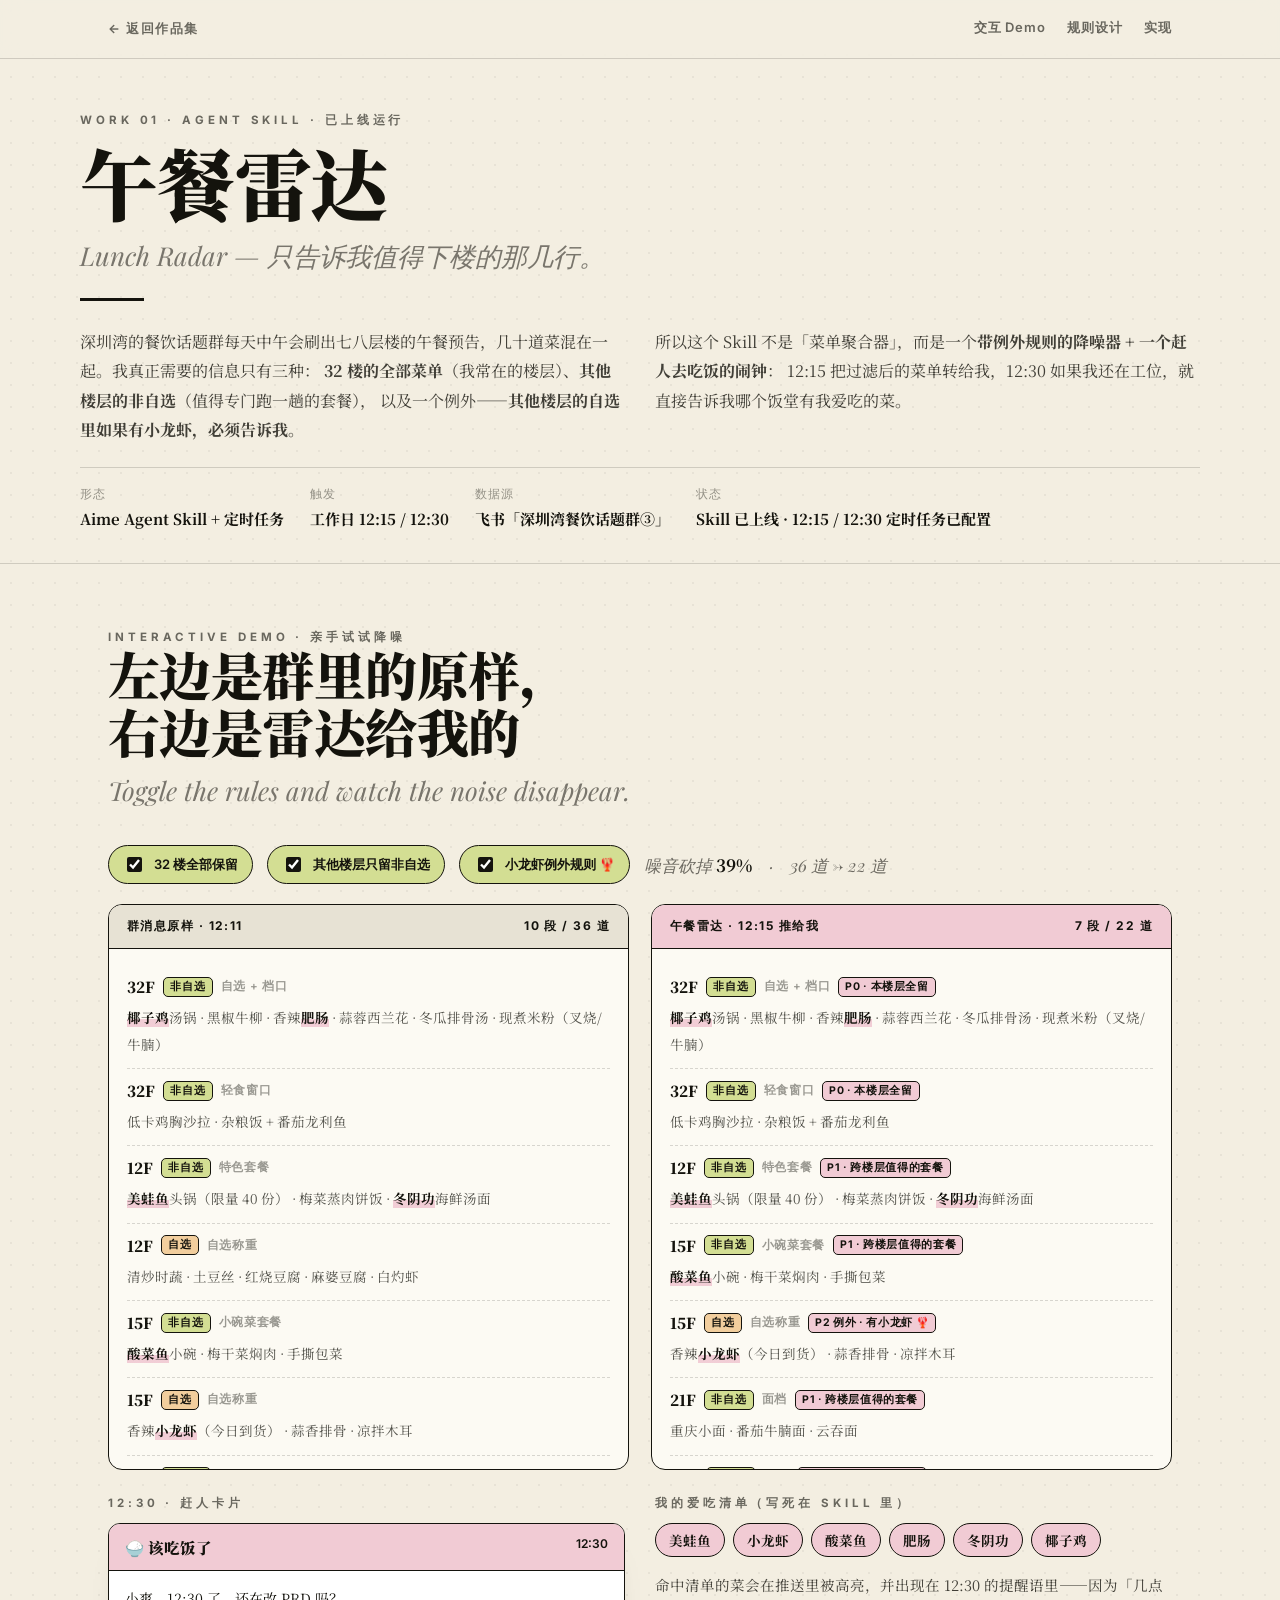
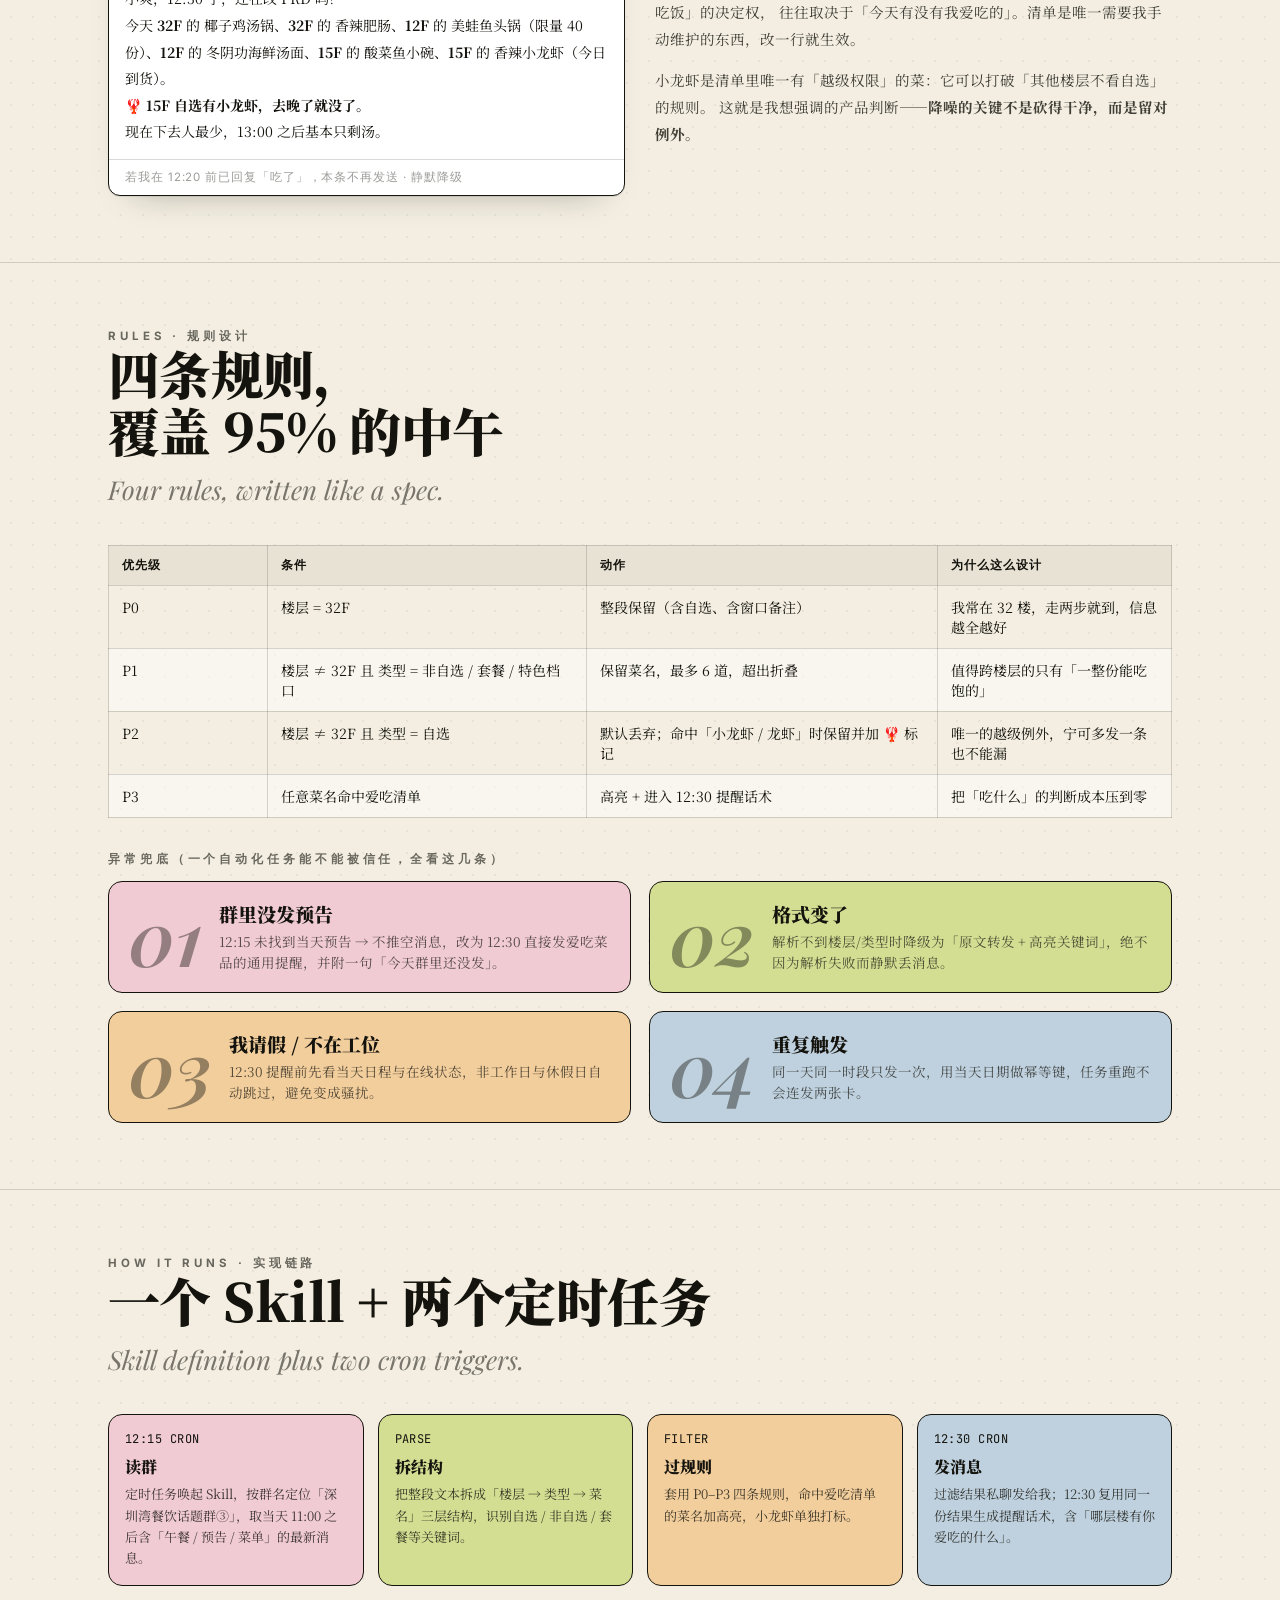
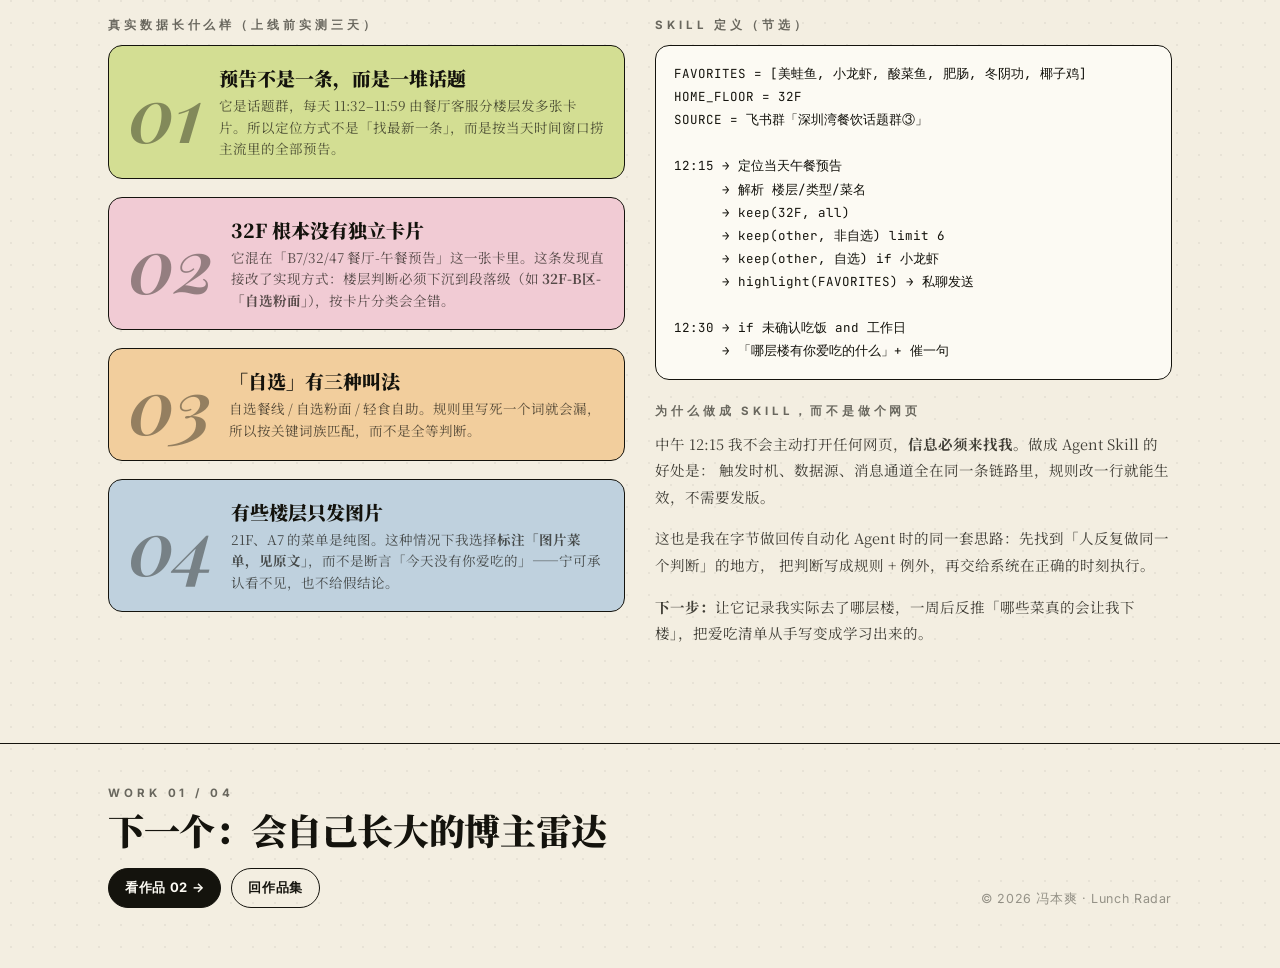
==== works/lunch/index.html @ 32600c0d "补充午餐雷达真实数据观察与上线状态 Co-Authored-By: Aime <aime@bytedance.com> Change-Id: I5c02c6bc3a7a1eee1657d60f3cd9" ====
<!DOCTYPE html>
<html lang="zh-CN">
<head>
<meta charset="UTF-8" />
<meta name="viewport" content="width=device-width, initial-scale=1" />
<title>午餐雷达 Lunch Radar · 冯本爽作品集</title>
<meta name="description" content="午餐雷达：每个工作日 12:15 只把有用的那几行菜单转给我，12:30 还在工位就提醒我去吃饭，并告诉我哪个饭堂有我爱吃的菜。" />
<link rel="stylesheet" href="../../assets/style.css" />
<style>
  .demo { display: grid; grid-template-columns: 1fr 1fr; gap: 22px; align-items: start; }
  .panel { border: 1.5px solid var(--ink); border-radius: var(--radius); background: var(--paper-2); overflow: hidden; }
  .panel-head { padding: 13px 18px; border-bottom: 1.5px solid var(--ink); display: flex; justify-content: space-between; align-items: center; font-family: "Inter", sans-serif; font-size: 12px; font-weight: 700; letter-spacing: .12em; text-transform: uppercase; }
  .panel-head.raw { background: #E7E2D4; }
  .panel-head.out { background: var(--pink); }
  .panel-body { padding: 16px 18px; max-height: 520px; overflow: auto; }
  .floor { border-bottom: 1px dashed var(--line); padding: 11px 0; }
  .floor:last-child { border-bottom: 0; }
  .floor-name { font-weight: 900; font-size: 15px; display: flex; align-items: center; gap: 8px; }
  .badge { font-family: "Inter", sans-serif; font-size: 10.5px; font-weight: 700; letter-spacing: .08em; border: 1px solid var(--ink); border-radius: 5px; padding: 2px 6px; }
  .badge.self { background: var(--apricot); }
  .badge.set { background: var(--olive); }
  .dishes { margin: 7px 0 0; font-size: 13.5px; line-height: 1.95; color: rgba(20,19,13,.72); }
  .dishes .fav { background: linear-gradient(transparent 58%, rgba(241,203,212,.95) 58%); font-weight: 700; color: var(--ink); }
  .dropped { opacity: .34; text-decoration: line-through; }
  .switchbar { display: flex; gap: 14px; flex-wrap: wrap; align-items: center; margin: 0 0 20px; }
  .sw { display: inline-flex; align-items: center; gap: 9px; font-family: "Inter", sans-serif; font-size: 13px; font-weight: 600; border: 1.5px solid var(--ink); border-radius: 999px; padding: 8px 14px; background: var(--paper-2); cursor: pointer; user-select: none; }
  .sw input { accent-color: #14130D; width: 15px; height: 15px; }
  .sw.on { background: var(--olive); }
  .counter { font-family: "Playfair Display", serif; font-style: italic; font-size: 17px; color: rgba(20,19,13,.6); }
  .lark-card { border: 1.5px solid var(--ink); border-radius: 12px; overflow: hidden; background: #fff; box-shadow: var(--shadow); }
  .lark-top { background: var(--pink); padding: 12px 16px; font-weight: 900; font-size: 15.5px; border-bottom: 1.5px solid var(--ink); display: flex; justify-content: space-between; }
  .lark-body { padding: 14px 16px; font-size: 14px; line-height: 1.9; }
  .lark-foot { border-top: 1px solid var(--line); padding: 10px 16px; font-family: "Inter", sans-serif; font-size: 11.5px; color: var(--ink-40); letter-spacing: .08em; }
  .flow { display: grid; grid-template-columns: repeat(4, 1fr); gap: 14px; }
  .flow > div { border: 1.5px solid var(--ink); border-radius: var(--radius); padding: 16px; }
  .flow h4 { margin: 8px 0 5px; font-size: 16px; font-weight: 900; }
  .flow p { margin: 0; font-size: 13px; line-height: 1.65; }
  .flow .t { font-family: "JetBrains Mono", monospace; font-size: 12px; letter-spacing: .04em; }
  table.rules { width: 100%; border-collapse: collapse; font-size: 14px; }
  table.rules th, table.rules td { border: 1px solid var(--line); padding: 11px 13px; text-align: left; vertical-align: top; }
  table.rules th { background: #E7E2D4; font-weight: 700; font-family: "Inter", sans-serif; font-size: 12px; letter-spacing: .08em; text-transform: uppercase; }
  table.rules tr:nth-child(even) td { background: rgba(255,255,255,.5); }
  .two { display: grid; grid-template-columns: 1fr 1fr; gap: 30px; }
  .fav-chips { display: flex; gap: 8px; flex-wrap: wrap; }
  .fav-chips span { background: var(--pink); border: 1.5px solid var(--ink); border-radius: 999px; padding: 6px 13px; font-size: 13.5px; font-weight: 700; }
  @media (max-width: 900px) { .demo, .two { grid-template-columns: 1fr; } .flow { grid-template-columns: 1fr 1fr; } }
</style>
</head>
<body>

<nav class="nav"><div class="wrap nav-in">
  <a class="back" href="../../">← 返回作品集</a>
  <div class="nav-links"><a href="#demo">交互 Demo</a><a href="#logic">规则设计</a><a href="#how">实现</a></div>
</div></nav>

<header class="page-hero wrap">
  <div class="eyebrow">Work 01 · Agent Skill · 已上线运行</div>
  <h1 class="display" style="font-size:clamp(36px,6.4vw,78px);">午餐雷达</h1>
  <p class="en-sub">Lunch Radar — 只告诉我值得下楼的那几行。</p>
  <hr class="rule-thick" />
  <div class="two" style="margin-top:26px;">
    <p style="margin:0;">
      深圳湾的餐饮话题群每天中午会刷出七八层楼的午餐预告，几十道菜混在一起。我真正需要的信息只有三种：
      <b>32 楼的全部菜单</b>（我常在的楼层）、<b>其他楼层的非自选</b>（值得专门跑一趟的套餐），
      以及一个例外——<b>其他楼层的自选里如果有小龙虾，必须告诉我</b>。
    </p>
    <p style="margin:0;">
      所以这个 Skill 不是「菜单聚合器」，而是一个<b>带例外规则的降噪器 + 一个赶人去吃饭的闹钟</b>：
      12:15 把过滤后的菜单转给我，12:30 如果我还在工位，就直接告诉我哪个饭堂有我爱吃的菜。
    </p>
  </div>
  <div class="meta-row">
    <div>形态<b>Aime Agent Skill + 定时任务</b></div>
    <div>触发<b>工作日 12:15 / 12:30</b></div>
    <div>数据源<b>飞书「深圳湾餐饮话题群③」</b></div>
    <div>状态<b>Skill 已上线 · 12:15 / 12:30 定时任务已配置</b></div>
  </div>
</header>

<hr class="rule" />

<section id="demo">
  <div class="wrap">
    <div class="sec-head">
      <div>
        <div class="eyebrow">Interactive Demo · 亲手试试降噪</div>
        <h2 class="display">左边是群里的原样，<br />右边是雷达给我的</h2>
        <p class="en-sub">Toggle the rules and watch the noise disappear.</p>
      </div>
    </div>

    <div class="switchbar">
      <label class="sw on" id="sw1"><input type="checkbox" id="r32" checked />32 楼全部保留</label>
      <label class="sw on" id="sw2"><input type="checkbox" id="rSet" checked />其他楼层只留非自选</label>
      <label class="sw on" id="sw3"><input type="checkbox" id="rShrimp" checked />小龙虾例外规则 🦞</label>
      <span class="counter" id="counter"></span>
    </div>

    <div class="demo">
      <div class="panel">
        <div class="panel-head raw"><span>群消息原样 · 12:11</span><span id="rawCount"></span></div>
        <div class="panel-body" id="rawBody"></div>
      </div>
      <div class="panel">
        <div class="panel-head out"><span>午餐雷达 · 12:15 推给我</span><span id="outCount"></span></div>
        <div class="panel-body" id="outBody"></div>
      </div>
    </div>

    <div style="margin-top:26px;" class="two">
      <div>
        <div class="eyebrow" style="margin-bottom:12px;">12:30 · 赶人卡片</div>
        <div class="lark-card">
          <div class="lark-top"><span>🍚 该吃饭了</span><span style="font-family:'Inter';font-size:12px;font-weight:600;">12:30</span></div>
          <div class="lark-body" id="remindBody"></div>
          <div class="lark-foot">若我在 12:20 前已回复「吃了」，本条不再发送 · 静默降级</div>
        </div>
      </div>
      <div>
        <div class="eyebrow" style="margin-bottom:12px;">我的爱吃清单（写死在 Skill 里）</div>
        <div class="fav-chips">
          <span>美蛙鱼</span><span>小龙虾</span><span>酸菜鱼</span><span>肥肠</span><span>冬阴功</span><span>椰子鸡</span>
        </div>
        <p style="font-size:14.5px;">
          命中清单的菜会在推送里被高亮，并出现在 12:30 的提醒语里——因为「几点吃饭」的决定权，
          往往取决于「今天有没有我爱吃的」。清单是唯一需要我手动维护的东西，改一行就生效。
        </p>
        <p style="font-size:14.5px;margin:0;">
          小龙虾是清单里唯一有「越级权限」的菜：它可以打破「其他楼层不看自选」的规则。
          这就是我想强调的产品判断——<b>降噪的关键不是砍得干净，而是留对例外</b>。
        </p>
      </div>
    </div>
  </div>
</section>

<hr class="rule" />

<section id="logic">
  <div class="wrap">
    <div class="sec-head">
      <div>
        <div class="eyebrow">Rules · 规则设计</div>
        <h2 class="display">四条规则，<br />覆盖 95% 的中午</h2>
        <p class="en-sub">Four rules, written like a spec.</p>
      </div>
    </div>

    <table class="rules">
      <thead><tr><th style="width:15%">优先级</th><th style="width:30%">条件</th><th>动作</th><th style="width:22%">为什么这么设计</th></tr></thead>
      <tbody>
        <tr><td>P0</td><td>楼层 = 32F</td><td>整段保留（含自选、含窗口备注）</td><td>我常在 32 楼，走两步就到，信息越全越好</td></tr>
        <tr><td>P1</td><td>楼层 ≠ 32F 且 类型 = 非自选 / 套餐 / 特色档口</td><td>保留菜名，最多 6 道，超出折叠</td><td>值得跨楼层的只有「一整份能吃饱的」</td></tr>
        <tr><td>P2</td><td>楼层 ≠ 32F 且 类型 = 自选</td><td>默认丢弃；命中「小龙虾 / 龙虾」时保留并加 🦞 标记</td><td>唯一的越级例外，宁可多发一条也不能漏</td></tr>
        <tr><td>P3</td><td>任意菜名命中爱吃清单</td><td>高亮 + 进入 12:30 提醒话术</td><td>把「吃什么」的判断成本压到零</td></tr>
      </tbody>
    </table>

    <div style="margin-top:34px;">
      <div class="eyebrow" style="margin-bottom:14px;">异常兜底（一个自动化任务能不能被信任，全看这几条）</div>
      <div class="steps">
        <div class="step pink"><div class="num">01</div><div><h4>群里没发预告</h4><p>12:15 未找到当天预告 → 不推空消息，改为 12:30 直接发爱吃菜品的通用提醒，并附一句「今天群里还没发」。</p></div></div>
        <div class="step olive"><div class="num">02</div><div><h4>格式变了</h4><p>解析不到楼层/类型时降级为「原文转发 + 高亮关键词」，绝不因为解析失败而静默丢消息。</p></div></div>
        <div class="step apricot"><div class="num">03</div><div><h4>我请假 / 不在工位</h4><p>12:30 提醒前先看当天日程与在线状态，非工作日与休假日自动跳过，避免变成骚扰。</p></div></div>
        <div class="step sky"><div class="num">04</div><div><h4>重复触发</h4><p>同一天同一时段只发一次，用当天日期做幂等键，任务重跑不会连发两张卡。</p></div></div>
      </div>
    </div>
  </div>
</section>

<hr class="rule" />

<section id="how">
  <div class="wrap">
    <div class="sec-head">
      <div>
        <div class="eyebrow">How it runs · 实现链路</div>
        <h2 class="display">一个 Skill + 两个定时任务</h2>
        <p class="en-sub">Skill definition plus two cron triggers.</p>
      </div>
    </div>

    <div class="flow">
      <div style="background:var(--pink);">
        <div class="t">12:15 CRON</div>
        <h4>读群</h4>
        <p>定时任务唤起 Skill，按群名定位「深圳湾餐饮话题群③」，取当天 11:00 之后含「午餐 / 预告 / 菜单」的最新消息。</p>
      </div>
      <div style="background:var(--olive);">
        <div class="t">PARSE</div>
        <h4>拆结构</h4>
        <p>把整段文本拆成「楼层 → 类型 → 菜名」三层结构，识别自选 / 非自选 / 套餐等关键词。</p>
      </div>
      <div style="background:var(--apricot);">
        <div class="t">FILTER</div>
        <h4>过规则</h4>
        <p>套用 P0–P3 四条规则，命中爱吃清单的菜名加高亮，小龙虾单独打标。</p>
      </div>
      <div style="background:var(--sky);">
        <div class="t">12:30 CRON</div>
        <h4>发消息</h4>
        <p>过滤结果私聊发给我；12:30 复用同一份结果生成提醒话术，含「哪层楼有你爱吃的什么」。</p>
      </div>
    </div>

    <div class="two" style="margin-top:32px;">
      <div>
        <div class="eyebrow" style="margin-bottom:12px;">真实数据长什么样（上线前实测三天）</div>
        <div class="steps" style="grid-template-columns:1fr;">
          <div class="step olive"><div class="num">01</div><div><h4>预告不是一条，而是一堆话题</h4><p>它是话题群，每天 11:32–11:59 由餐厅客服分楼层发多张卡片。所以定位方式不是「找最新一条」，而是按当天时间窗口捞主流里的全部预告。</p></div></div>
          <div class="step pink"><div class="num">02</div><div><h4>32F 根本没有独立卡片</h4><p>它混在「B7/32/47 餐厅-午餐预告」这一张卡里。这条发现直接改了实现方式：楼层判断必须下沉到段落级（如 <b>32F-B区-「自选粉面」</b>），按卡片分类会全错。</p></div></div>
          <div class="step apricot"><div class="num">03</div><div><h4>「自选」有三种叫法</h4><p>自选餐线 / 自选粉面 / 轻食自助。规则里写死一个词就会漏，所以按关键词族匹配，而不是全等判断。</p></div></div>
          <div class="step sky"><div class="num">04</div><div><h4>有些楼层只发图片</h4><p>21F、A7 的菜单是纯图。这种情况下我选择<b>标注「图片菜单，见原文」</b>，而不是断言「今天没有你爱吃的」——宁可承认看不见，也不给假结论。</p></div></div>
        </div>
      </div>
      <div>
        <div class="eyebrow" style="margin-bottom:12px;">Skill 定义（节选）</div>
        <div class="panel"><div class="panel-body" style="font-family:'JetBrains Mono',monospace;font-size:12.5px;line-height:1.85;white-space:pre-wrap;">FAVORITES = [美蛙鱼, 小龙虾, 酸菜鱼, 肥肠, 冬阴功, 椰子鸡]
HOME_FLOOR = 32F
SOURCE = 飞书群「深圳湾餐饮话题群③」

12:15 → 定位当天午餐预告
      → 解析 楼层/类型/菜名
      → keep(32F, all)
      → keep(other, 非自选) limit 6
      → keep(other, 自选) if 小龙虾
      → highlight(FAVORITES) → 私聊发送

12:30 → if 未确认吃饭 and 工作日
      → 「哪层楼有你爱吃的什么」+ 催一句</div></div>
        <div class="eyebrow" style="margin:24px 0 12px;">为什么做成 Skill，而不是做个网页</div>
        <p style="font-size:14.5px;margin-top:0;">
          中午 12:15 我不会主动打开任何网页，<b>信息必须来找我</b>。做成 Agent Skill 的好处是：
          触发时机、数据源、消息通道全在同一条链路里，规则改一行就能生效，不需要发版。
        </p>
        <p style="font-size:14.5px;">
          这也是我在字节做回传自动化 Agent 时的同一套思路：先找到「人反复做同一个判断」的地方，
          把判断写成规则 + 例外，再交给系统在正确的时刻执行。
        </p>
        <p style="font-size:14.5px;margin:0;">
          <b>下一步：</b>让它记录我实际去了哪层楼，一周后反推「哪些菜真的会让我下楼」，把爱吃清单从手写变成学习出来的。
        </p>
      </div>
    </div>
  </div>
</section>

<footer>
  <div class="wrap foot-grid">
    <div>
      <div class="eyebrow">Work 01 / 04</div>
      <h2 class="display" style="font-size:clamp(24px,3.2vw,36px);margin-top:10px;">下一个：会自己长大的博主雷达</h2>
      <div class="actions" style="margin-top:18px;">
        <a class="btn" href="../radar/">看作品 02 →</a>
        <a class="btn ghost" href="../../">回作品集</a>
      </div>
    </div>
    <div class="foot-note">© 2026 冯本爽 · Lunch Radar</div>
  </div>
</footer>

<script>
const RAW = [
  { floor: "32F", type: "全部", label: "自选 + 档口", dishes: ["椰子鸡汤锅", "黑椒牛柳", "香辣肥肠", "蒜蓉西兰花", "冬瓜排骨汤", "现煮米粉（叉烧/牛腩）"] },
  { floor: "32F", type: "全部", label: "轻食窗口", dishes: ["低卡鸡胸沙拉", "杂粮饭 + 番茄龙利鱼"] },
  { floor: "12F", type: "非自选", label: "特色套餐", dishes: ["美蛙鱼头锅（限量 40 份）", "梅菜蒸肉饼饭", "冬阴功海鲜汤面"] },
  { floor: "12F", type: "自选", label: "自选称重", dishes: ["清炒时蔬", "土豆丝", "红烧豆腐", "麻婆豆腐", "白灼虾"] },
  { floor: "15F", type: "非自选", label: "小碗菜套餐", dishes: ["酸菜鱼小碗", "梅干菜焖肉", "手撕包菜"] },
  { floor: "15F", type: "自选", label: "自选称重", dishes: ["香辣小龙虾（今日到货）", "蒜香排骨", "凉拌木耳"] },
  { floor: "21F", type: "非自选", label: "面档", dishes: ["重庆小面", "番茄牛腩面", "云吞面"] },
  { floor: "21F", type: "自选", label: "自选称重", dishes: ["清蒸南瓜", "上海青", "卤蛋", "宫保鸡丁", "干煸豆角"] },
  { floor: "26F", type: "非自选", label: "简餐", dishes: ["三色鸡饭", "咖喱牛腩饭"] },
  { floor: "26F", type: "自选", label: "自选称重", dishes: ["虾仁滑蛋", "蚂蚁上树", "西红柿炒蛋", "腐竹烧肉"] }
];
const FAV = ["美蛙鱼", "小龙虾", "酸菜鱼", "肥肠", "冬阴功", "椰子鸡"];

const mark = (d) => {
  let s = d;
  FAV.forEach(f => { if (s.includes(f)) s = s.replace(f, `<span class="fav">${f}</span>`); });
  return s;
};
const hasShrimp = (dishes) => dishes.some(d => d.includes("小龙虾") || d.includes("龙虾"));
const favHits = (dishes) => dishes.filter(d => FAV.some(f => d.includes(f)));

function decide(block, rules) {
  if (block.floor === "32F") return rules.r32 ? { keep: true, why: "P0 · 本楼层全留" } : { keep: false, why: "规则关闭" };
  if (block.type === "非自选") return rules.rSet ? { keep: true, why: "P1 · 跨楼层值得的套餐" } : { keep: false, why: "规则关闭" };
  if (hasShrimp(block.dishes) && rules.rShrimp) return { keep: true, why: "P2 例外 · 有小龙虾 🦞" };
  return { keep: false, why: "P2 · 其他楼层自选，丢弃" };
}

function blockHTML(b, extra = "", dropped = false) {
  const badge = b.type === "自选" ? '<span class="badge self">自选</span>' : '<span class="badge set">非自选</span>';
  return `<div class="floor ${dropped ? "dropped" : ""}">
    <div class="floor-name">${b.floor} ${badge}<span style="font-family:Inter;font-size:11.5px;font-weight:600;color:var(--ink-40);letter-spacing:.06em;">${b.label}</span>${extra}</div>
    <div class="dishes">${b.dishes.map(mark).join(" · ")}</div>
  </div>`;
}

function render() {
  const rules = { r32: r32.checked, rSet: rSet.checked, rShrimp: rShrimp.checked };
  [["sw1", r32], ["sw2", rSet], ["sw3", rShrimp]].forEach(([id, el]) => {
    document.getElementById(id).classList.toggle("on", el.checked);
  });

  rawBody.innerHTML = RAW.map(b => blockHTML(b)).join("");
  const kept = [], keptDishes = [];
  let out = "";
  RAW.forEach(b => {
    const d = decide(b, rules);
    if (d.keep) {
      kept.push(b);
      keptDishes.push(...b.dishes);
      const tagStyle = 'font-family:Inter;font-size:10.5px;font-weight:700;letter-spacing:.06em;border:1px solid var(--ink);border-radius:5px;padding:2px 6px;background:var(--pink);';
      out += blockHTML(b, `<span style="${tagStyle}">${d.why}</span>`);
    }
  });
  outBody.innerHTML = out || '<p style="font-size:14px;">规则全关 → 什么都不发。<b>不打扰是默认值。</b></p>';

  const rawDishes = RAW.reduce((n, b) => n + b.dishes.length, 0);
  rawCount.textContent = `${RAW.length} 段 / ${rawDishes} 道`;
  outCount.textContent = `${kept.length} 段 / ${keptDishes.length} 道`;
  const cut = Math.round((1 - keptDishes.length / rawDishes) * 100);
  counter.innerHTML = `噪音砍掉 <b style="font-family:'Noto Serif SC',serif;font-style:normal;color:var(--ink);">${cut}%</b>　·　${rawDishes} 道 → ${keptDishes.length} 道`;

  const hits = favHits(keptDishes);
  const list = hits.length
    ? hits.map(h => {
        const b = kept.find(x => x.dishes.includes(h));
        return `<b>${b.floor}</b> 的 ${mark(h)}`;
      }).join("、")
    : "今天没抓到你爱吃的，建议 32F 的现煮米粉";
  remindBody.innerHTML = `小爽，12:30 了，还在改 PRD 吗？<br />
    今天 ${list}。<br />
    ${hits.some(h => h.includes("小龙虾")) ? "🦞 <b>15F 自选有小龙虾，去晚了就没了。</b><br />" : ""}
    现在下去人最少，13:00 之后基本只剩汤。`;
}

["r32", "rSet", "rShrimp"].forEach(id => document.getElementById(id).addEventListener("change", render));
render();
</script>
</body>
</html>
---- assets/style.css ----
/* 冯本爽 作品集 · 杂志编辑风 shared style */
@import url('https://fonts.googleapis.com/css2?family=Noto+Serif+SC:wght@400;500;700;900&family=Playfair+Display:ital,wght@0,600;1,500;1,600&family=Inter:wght@400;500;600;700&family=JetBrains+Mono:wght@500&display=swap');

:root {
  --paper: #F3EEE1;
  --paper-2: #FCFAF3;
  --ink: #14130D;
  --ink-60: rgba(20, 19, 13, .62);
  --ink-40: rgba(20, 19, 13, .42);
  --line: rgba(20, 19, 13, .16);
  --pink: #F1CBD4;
  --olive: #D3DE93;
  --apricot: #F2CE9D;
  --sky: #BFD1DE;
  --lilac: #D8CFE7;
  --radius: 14px;
  --shadow: 0 1px 0 rgba(20,19,13,.08), 0 18px 34px -26px rgba(20,19,13,.4);
}

* { box-sizing: border-box; }

html { scroll-behavior: smooth; }

body {
  margin: 0;
  background: var(--paper);
  color: var(--ink);
  font-family: "Noto Serif SC", "Songti SC", serif;
  -webkit-font-smoothing: antialiased;
  background-image:
    radial-gradient(rgba(20,19,13,.055) 1px, transparent 1.1px);
  background-size: 22px 22px;
}

.wrap { max-width: 1120px; margin: 0 auto; padding: 0 28px; }
.wrap-narrow { max-width: 900px; margin: 0 auto; padding: 0 28px; }

/* ---------- typography ---------- */
.eyebrow {
  font-family: "Inter", -apple-system, sans-serif;
  font-weight: 700;
  font-size: 11.5px;
  letter-spacing: .34em;
  text-transform: uppercase;
  color: var(--ink-60);
}
.kicker {
  font-family: "Inter", sans-serif;
  font-weight: 600;
  font-size: 13px;
  letter-spacing: .16em;
  color: var(--ink-60);
}
h1.display {
  font-weight: 900;
  font-size: clamp(40px, 7.4vw, 92px);
  line-height: 1.02;
  letter-spacing: -.015em;
  margin: 14px 0 10px;
}
h2.display {
  font-weight: 900;
  font-size: clamp(28px, 4.4vw, 52px);
  line-height: 1.1;
  letter-spacing: -.01em;
  margin: 0 0 8px;
}
.en-sub {
  font-family: "Playfair Display", serif;
  font-style: italic;
  font-size: clamp(16px, 2.2vw, 26px);
  color: rgba(20,19,13,.55);
  margin: 0;
}
p { line-height: 1.85; color: rgba(20,19,13,.8); }
a { color: inherit; }

/* ---------- layout bits ---------- */
.rule { height: 1px; background: var(--line); margin: 0; border: 0; }
.rule-thick { height: 3px; background: var(--ink); width: 64px; border: 0; margin: 18px 0 0; }
section { padding: 66px 0; }
.sec-head { display: flex; align-items: flex-end; justify-content: space-between; gap: 24px; margin-bottom: 30px; flex-wrap: wrap; }

/* ---------- top nav ---------- */
.nav {
  position: sticky; top: 0; z-index: 40;
  backdrop-filter: blur(10px);
  background: rgba(243,238,225,.86);
  border-bottom: 1px solid var(--line);
}
.nav-in { display: flex; align-items: center; justify-content: space-between; height: 58px; }
.nav-name { font-weight: 900; letter-spacing: .02em; font-size: 17px; }
.nav-links { display: flex; gap: 22px; font-family: "Inter", sans-serif; font-size: 13px; font-weight: 600; letter-spacing: .06em; }
.nav-links a { text-decoration: none; color: var(--ink-60); padding-bottom: 2px; border-bottom: 1.5px solid transparent; }
.nav-links a:hover { color: var(--ink); border-color: var(--ink); }

/* ---------- chips / tags ---------- */
.chips { display: flex; flex-wrap: wrap; gap: 8px; }
.chip {
  font-family: "Inter", sans-serif; font-size: 12px; font-weight: 600; letter-spacing: .04em;
  border: 1px solid var(--ink); border-radius: 999px; padding: 5px 12px; background: transparent;
}
.tag {
  font-family: "Inter", sans-serif; font-size: 11.5px; font-weight: 600; letter-spacing: .08em;
  text-transform: uppercase; color: var(--ink-60);
  border: 1px solid var(--line); border-radius: 6px; padding: 4px 9px; background: rgba(255,255,255,.5);
}

/* ---------- cards ---------- */
.card {
  background: var(--paper-2);
  border: 1.5px solid var(--ink);
  border-radius: var(--radius);
  box-shadow: var(--shadow);
}
.num {
  font-family: "Playfair Display", serif; font-style: italic; font-weight: 600;
  font-size: clamp(46px, 6vw, 76px); line-height: .85; color: rgba(20,19,13,.42);
}

/* work cards */
.works { display: grid; grid-template-columns: repeat(2, 1fr); gap: 22px; }
.work {
  border: 1.5px solid var(--ink); border-radius: var(--radius); overflow: hidden;
  box-shadow: var(--shadow); background: var(--paper-2);
  display: flex; flex-direction: column;
  transition: transform .28s cubic-bezier(.2,.7,.3,1), box-shadow .28s;
}
.work:hover { transform: translateY(-5px); box-shadow: 0 1px 0 rgba(20,19,13,.1), 0 30px 46px -28px rgba(20,19,13,.5); }
.work-head { padding: 20px 22px 16px; display: flex; gap: 16px; align-items: flex-start; }
.work-head.pink { background: var(--pink); }
.work-head.olive { background: var(--olive); }
.work-head.apricot { background: var(--apricot); }
.work-head.sky { background: var(--sky); }
.work-head.lilac { background: var(--lilac); }
.work-title { font-weight: 900; font-size: clamp(21px, 2.5vw, 27px); line-height: 1.25; margin: 0 0 4px; }
.work-en { font-family: "Playfair Display", serif; font-style: italic; font-size: 15px; color: rgba(20,19,13,.6); }
.work-body { padding: 18px 22px 22px; display: flex; flex-direction: column; gap: 14px; flex: 1; }
.work-shot {
  border-top: 1.5px solid var(--ink); border-bottom: 1.5px solid var(--ink);
  background: #fff; display: block; width: 100%; aspect-ratio: 16 / 10; object-fit: cover; object-position: top center;
}
.pain { font-size: 15px; margin: 0; color: rgba(20,19,13,.78); }
.pain b { background: linear-gradient(transparent 62%, rgba(242,206,157,.85) 62%); }
.metrics { display: flex; gap: 18px; flex-wrap: wrap; font-family: "Inter", sans-serif; font-size: 12.5px; color: var(--ink-60); }
.metrics b { font-family: "Noto Serif SC", serif; font-size: 17px; color: var(--ink); display: block; }
.actions { display: flex; gap: 10px; flex-wrap: wrap; margin-top: auto; }
.btn {
  font-family: "Inter", sans-serif; font-size: 13px; font-weight: 700; letter-spacing: .05em;
  text-decoration: none; padding: 10px 16px; border-radius: 999px; border: 1.5px solid var(--ink);
  background: var(--ink); color: var(--paper-2); display: inline-flex; align-items: center; gap: 7px;
  transition: transform .2s, background .2s, color .2s;
}
.btn:hover { transform: translateY(-2px); }
.btn.ghost { background: transparent; color: var(--ink); }
.btn.ghost:hover { background: var(--ink); color: var(--paper-2); }

/* ---------- footer ---------- */
footer { border-top: 1.5px solid var(--ink); padding: 42px 0 60px; margin-top: 30px; }
.foot-grid { display: flex; justify-content: space-between; gap: 30px; flex-wrap: wrap; align-items: flex-end; }
.foot-note { font-family: "Inter", sans-serif; font-size: 12.5px; color: var(--ink-40); letter-spacing: .05em; }

/* ---------- sub page header ---------- */
.page-hero { padding: 54px 0 34px; }
.back {
  font-family: "Inter", sans-serif; font-size: 12.5px; font-weight: 700; letter-spacing: .12em;
  text-decoration: none; color: var(--ink-60);
}
.back:hover { color: var(--ink); }
.meta-row { display: flex; gap: 26px; flex-wrap: wrap; margin-top: 22px; padding-top: 18px; border-top: 1px solid var(--line); }
.meta-row div { font-family: "Inter", sans-serif; font-size: 12px; letter-spacing: .1em; text-transform: uppercase; color: var(--ink-40); }
.meta-row div b { display: block; font-family: "Noto Serif SC", serif; font-size: 15px; letter-spacing: 0; text-transform: none; color: var(--ink); margin-top: 5px; }

/* numbered pastel blocks (style ref) */
.steps { display: grid; grid-template-columns: repeat(2, 1fr); gap: 18px; }
.step { border: 1.5px solid var(--ink); border-radius: var(--radius); padding: 18px 20px; display: flex; gap: 16px; align-items: center; }
.step h4 { margin: 0 0 4px; font-size: 19px; font-weight: 900; }
.step p { margin: 0; font-size: 13.5px; line-height: 1.6; color: rgba(20,19,13,.7); }
.step.pink { background: var(--pink); }
.step.olive { background: var(--olive); }
.step.apricot { background: var(--apricot); }
.step.sky { background: var(--sky); }

@media (max-width: 860px) {
  .works, .steps { grid-template-columns: 1fr; }
  .nav-links { gap: 14px; font-size: 12px; }
  section { padding: 46px 0; }
}
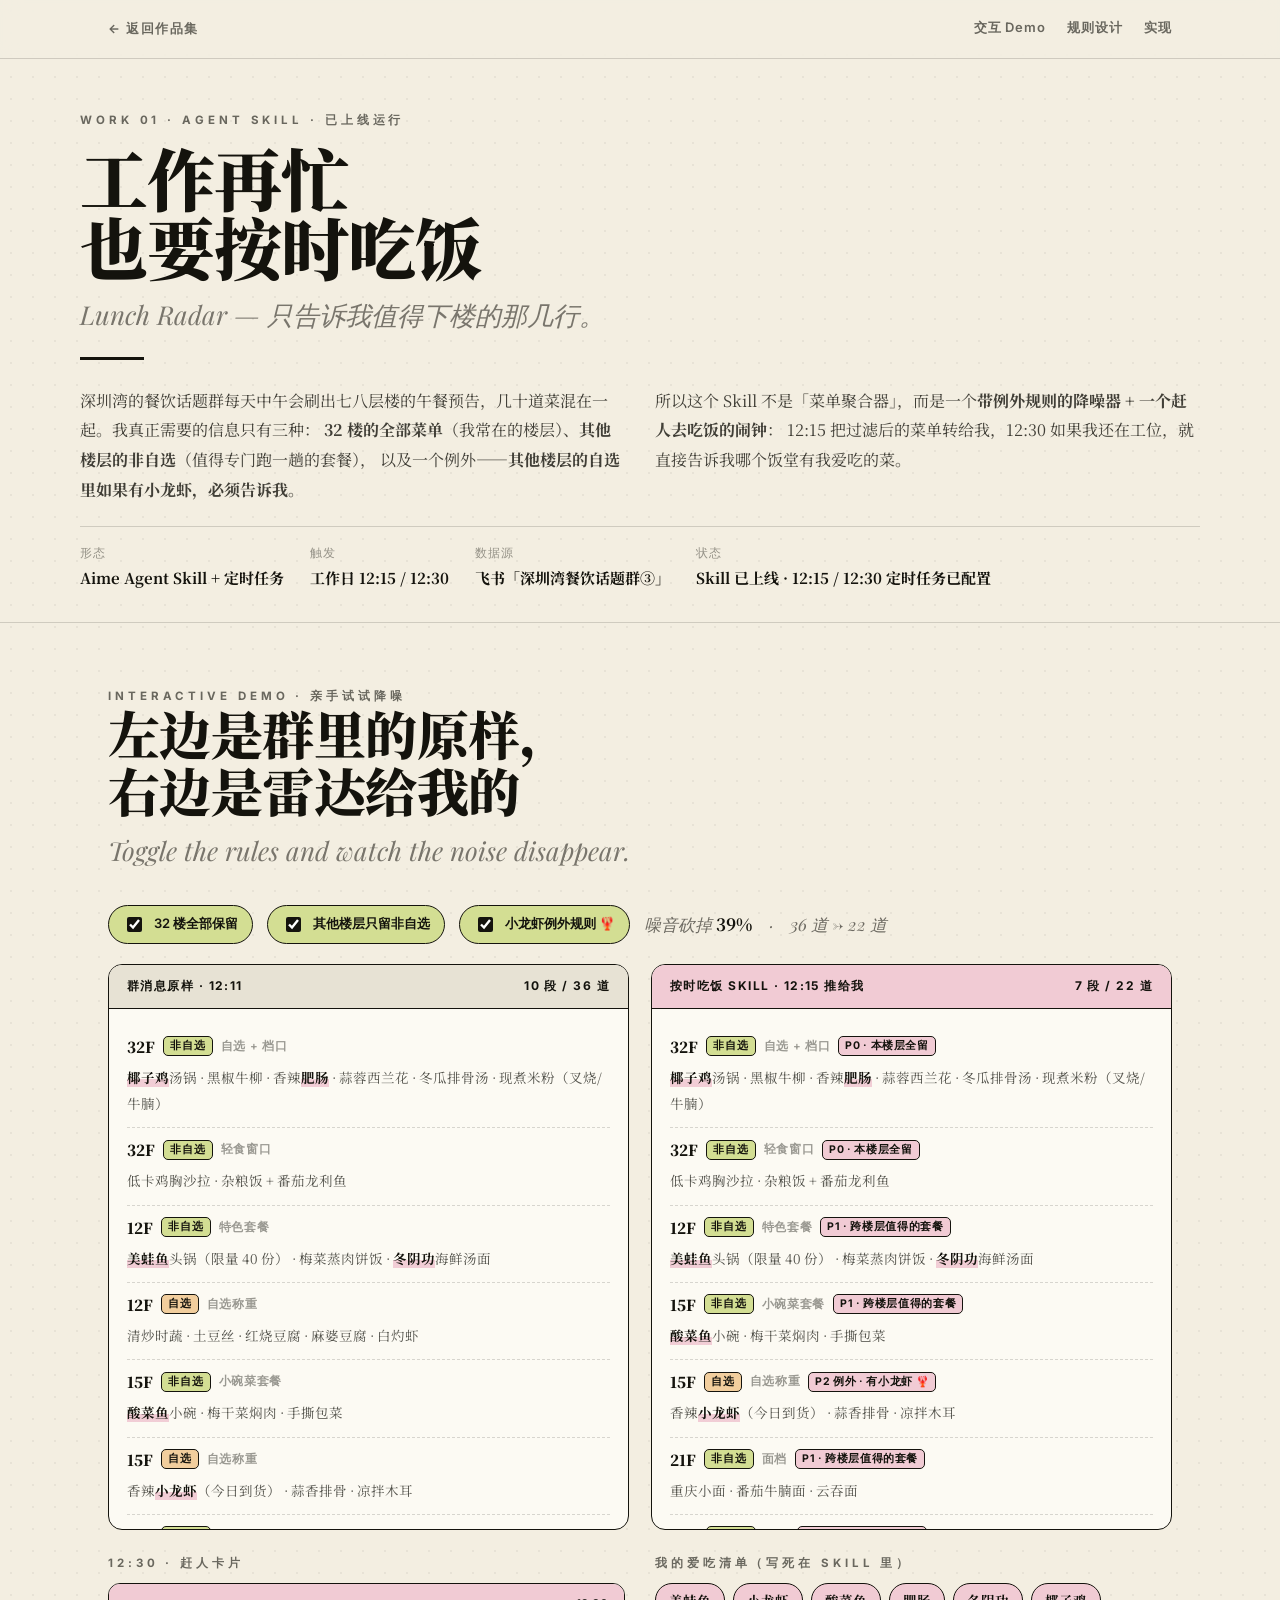
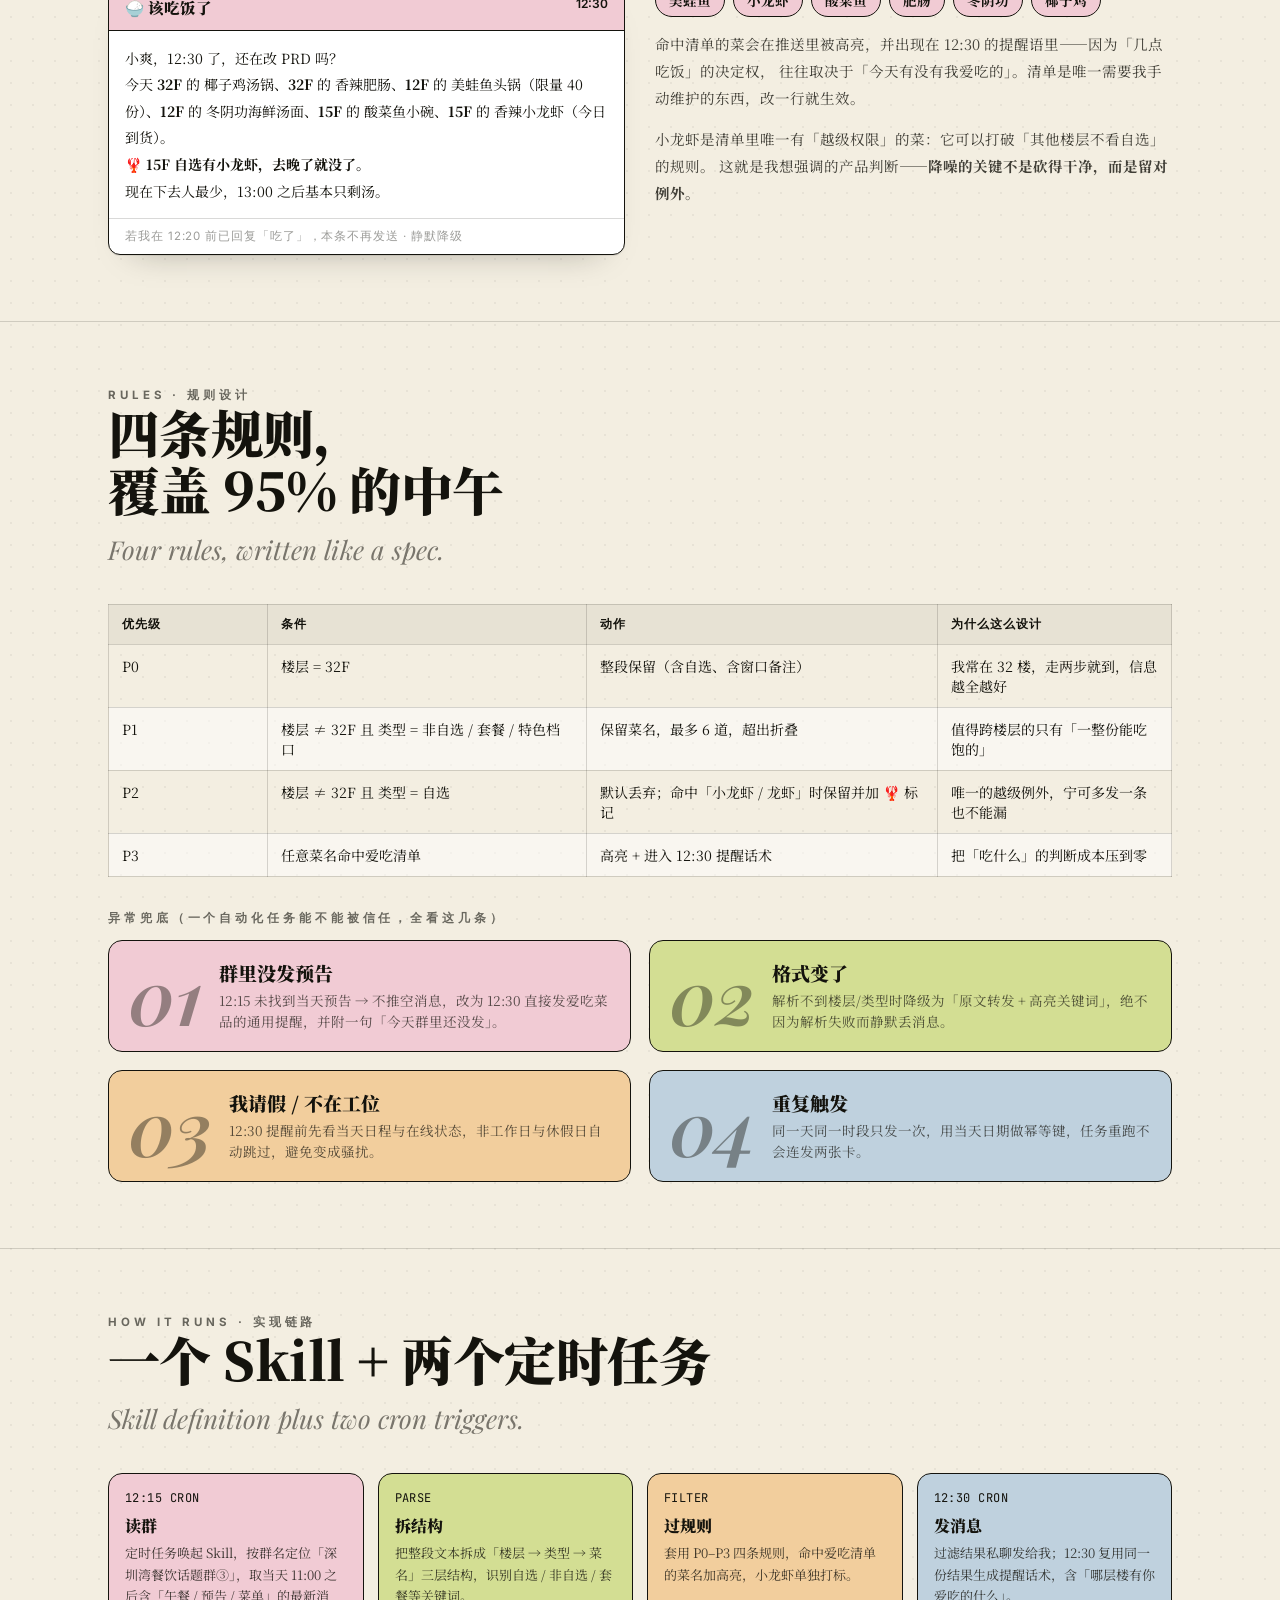
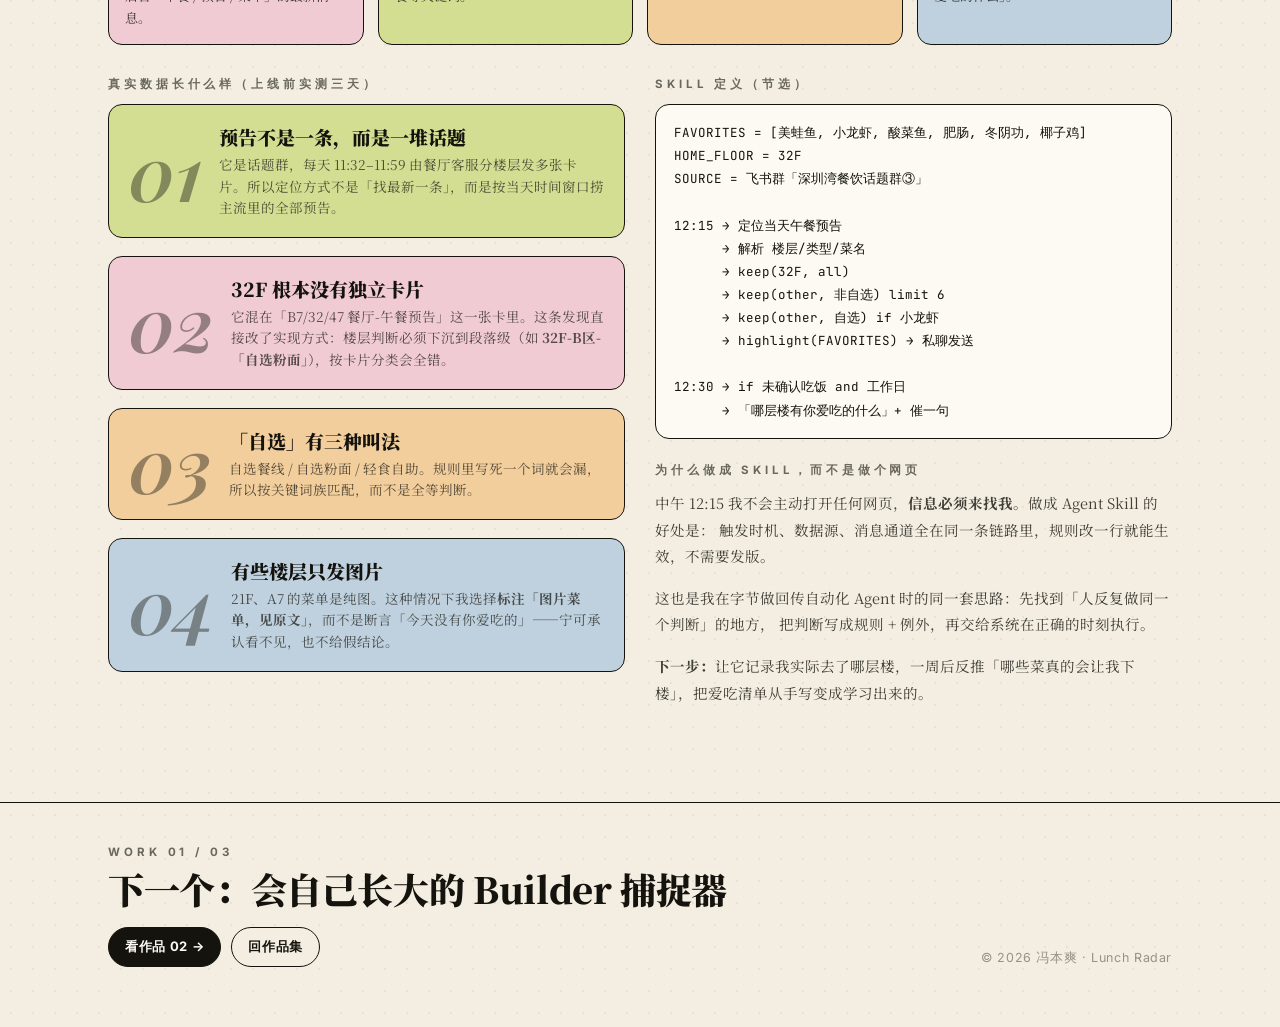
==== commit 97a4d291: "精简首页、换上本人照片、作品改名（按时吃饭 / AI Builder 捕捉器），移除万象智绘 Co-Authored-By: Aime <aime@bytedance.com> Change-Id: " ====
--- a/works/lunch/index.html
+++ b/works/lunch/index.html
@@ -3,8 +3,8 @@
 <head>
 <meta charset="UTF-8" />
 <meta name="viewport" content="width=device-width, initial-scale=1" />
-<title>午餐雷达 Lunch Radar · 冯本爽作品集</title>
-<meta name="description" content="午餐雷达：每个工作日 12:15 只把有用的那几行菜单转给我，12:30 还在工位就提醒我去吃饭，并告诉我哪个饭堂有我爱吃的菜。" />
+<title>工作再忙也要按时吃饭 · Lunch Radar | 冯本爽作品集</title>
+<meta name="description" content="工作再忙也要按时吃饭：每个工作日 12:15 只把有用的那几行菜单转给我，12:30 还在工位就提醒我去吃饭，并告诉我哪个饭堂有我爱吃的菜。" />
 <link rel="stylesheet" href="../../assets/style.css" />
 <style>
   .demo { display: grid; grid-template-columns: 1fr 1fr; gap: 22px; align-items: start; }
@@ -55,7 +55,7 @@
 
 <header class="page-hero wrap">
   <div class="eyebrow">Work 01 · Agent Skill · 已上线运行</div>
-  <h1 class="display" style="font-size:clamp(36px,6.4vw,78px);">午餐雷达</h1>
+  <h1 class="display" style="font-size:clamp(32px,5.6vw,68px);">工作再忙<br />也要按时吃饭</h1>
   <p class="en-sub">Lunch Radar — 只告诉我值得下楼的那几行。</p>
   <hr class="rule-thick" />
   <div class="two" style="margin-top:26px;">
@@ -102,7 +102,7 @@
         <div class="panel-body" id="rawBody"></div>
       </div>
       <div class="panel">
-        <div class="panel-head out"><span>午餐雷达 · 12:15 推给我</span><span id="outCount"></span></div>
+        <div class="panel-head out"><span>按时吃饭 Skill · 12:15 推给我</span><span id="outCount"></span></div>
         <div class="panel-body" id="outBody"></div>
       </div>
     </div>
@@ -248,8 +248,8 @@
 <footer>
   <div class="wrap foot-grid">
     <div>
-      <div class="eyebrow">Work 01 / 04</div>
-      <h2 class="display" style="font-size:clamp(24px,3.2vw,36px);margin-top:10px;">下一个：会自己长大的博主雷达</h2>
+      <div class="eyebrow">Work 01 / 03</div>
+      <h2 class="display" style="font-size:clamp(24px,3.2vw,36px);margin-top:10px;">下一个：会自己长大的 Builder 捕捉器</h2>
       <div class="actions" style="margin-top:18px;">
         <a class="btn" href="../radar/">看作品 02 →</a>
         <a class="btn ghost" href="../../">回作品集</a>
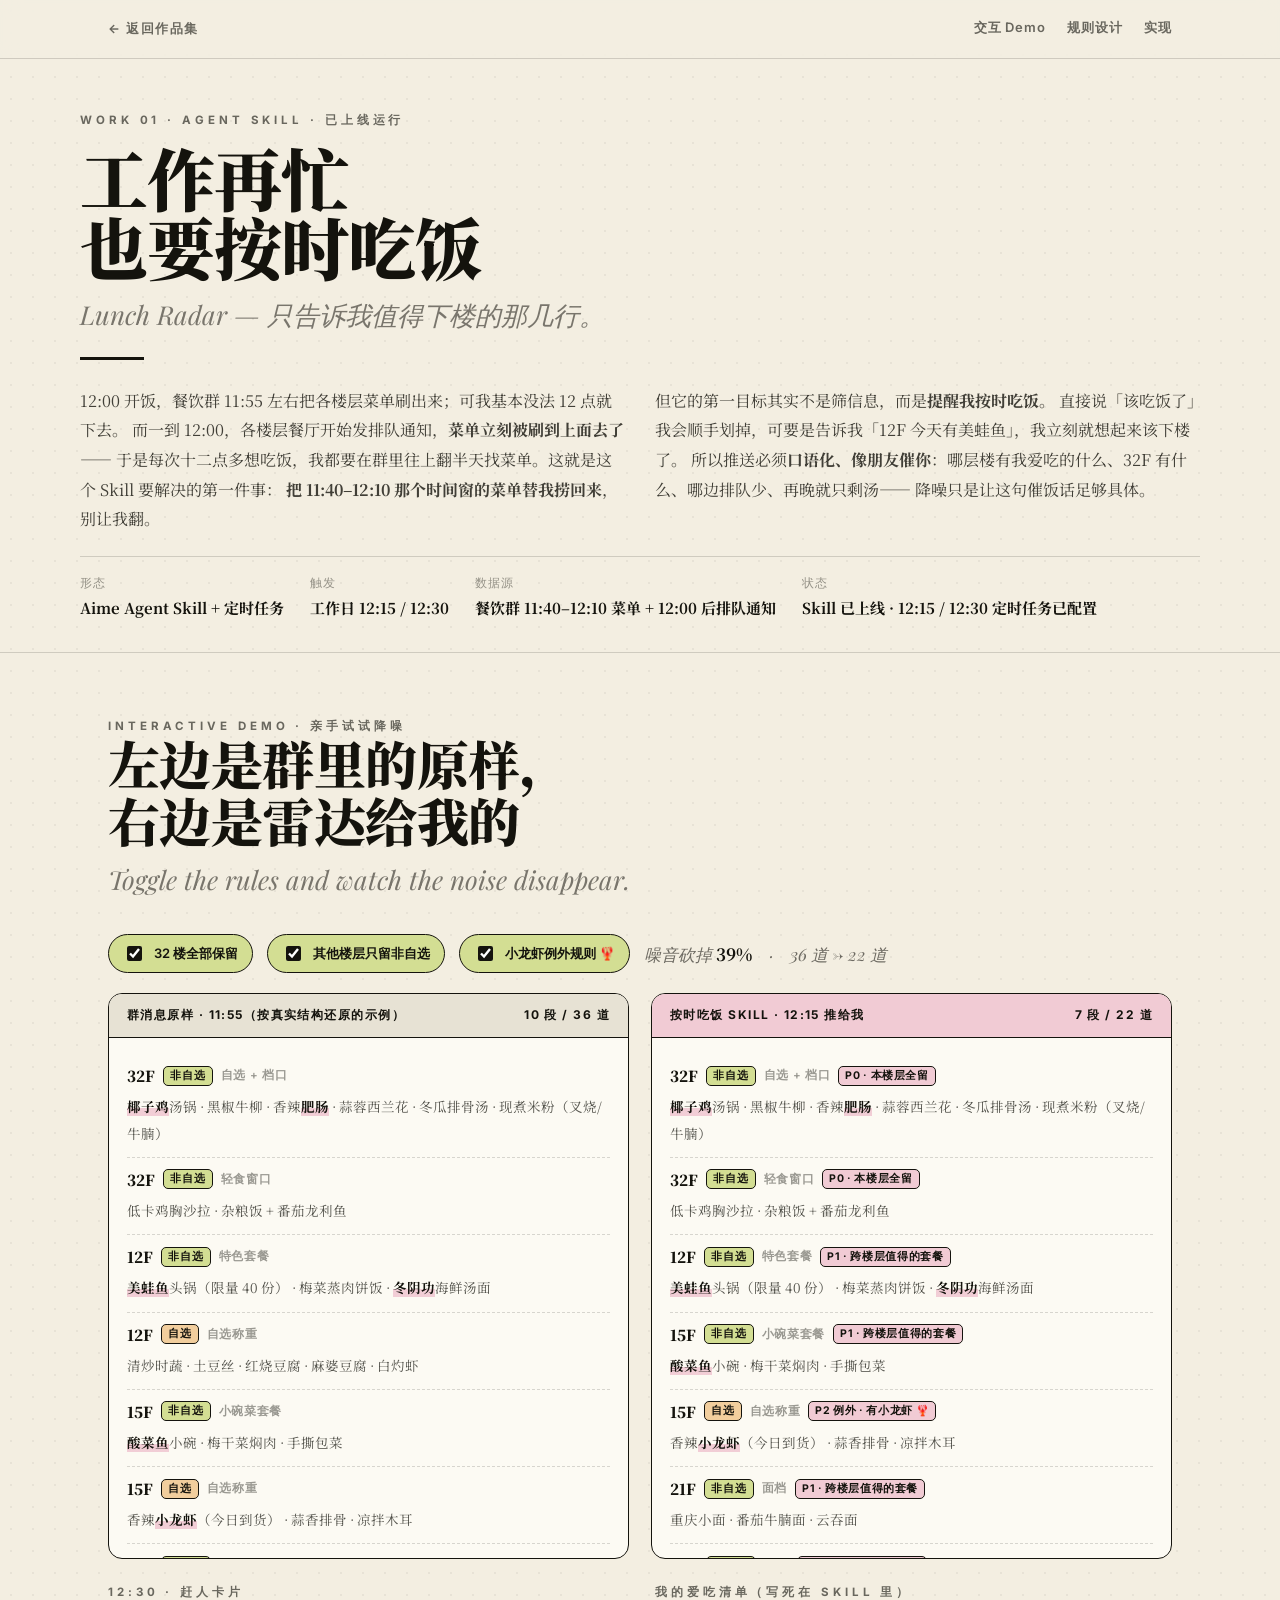
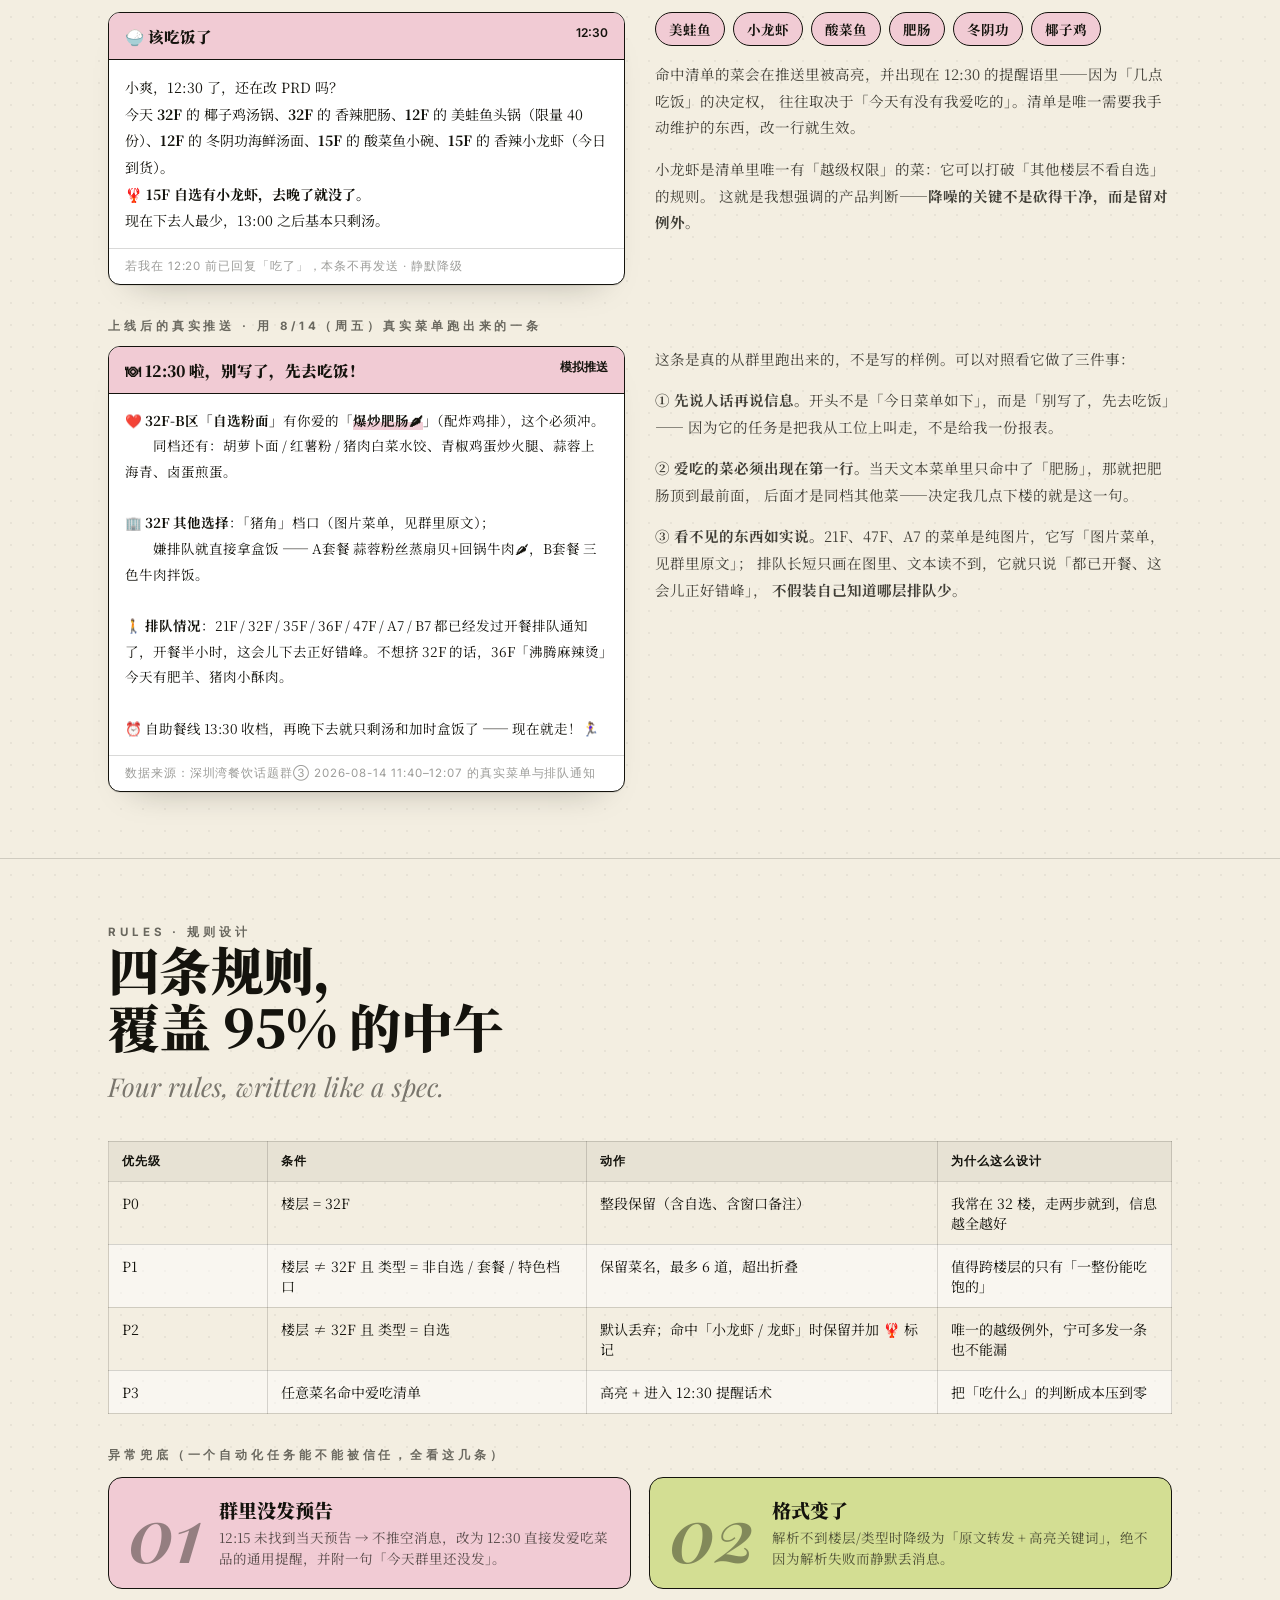
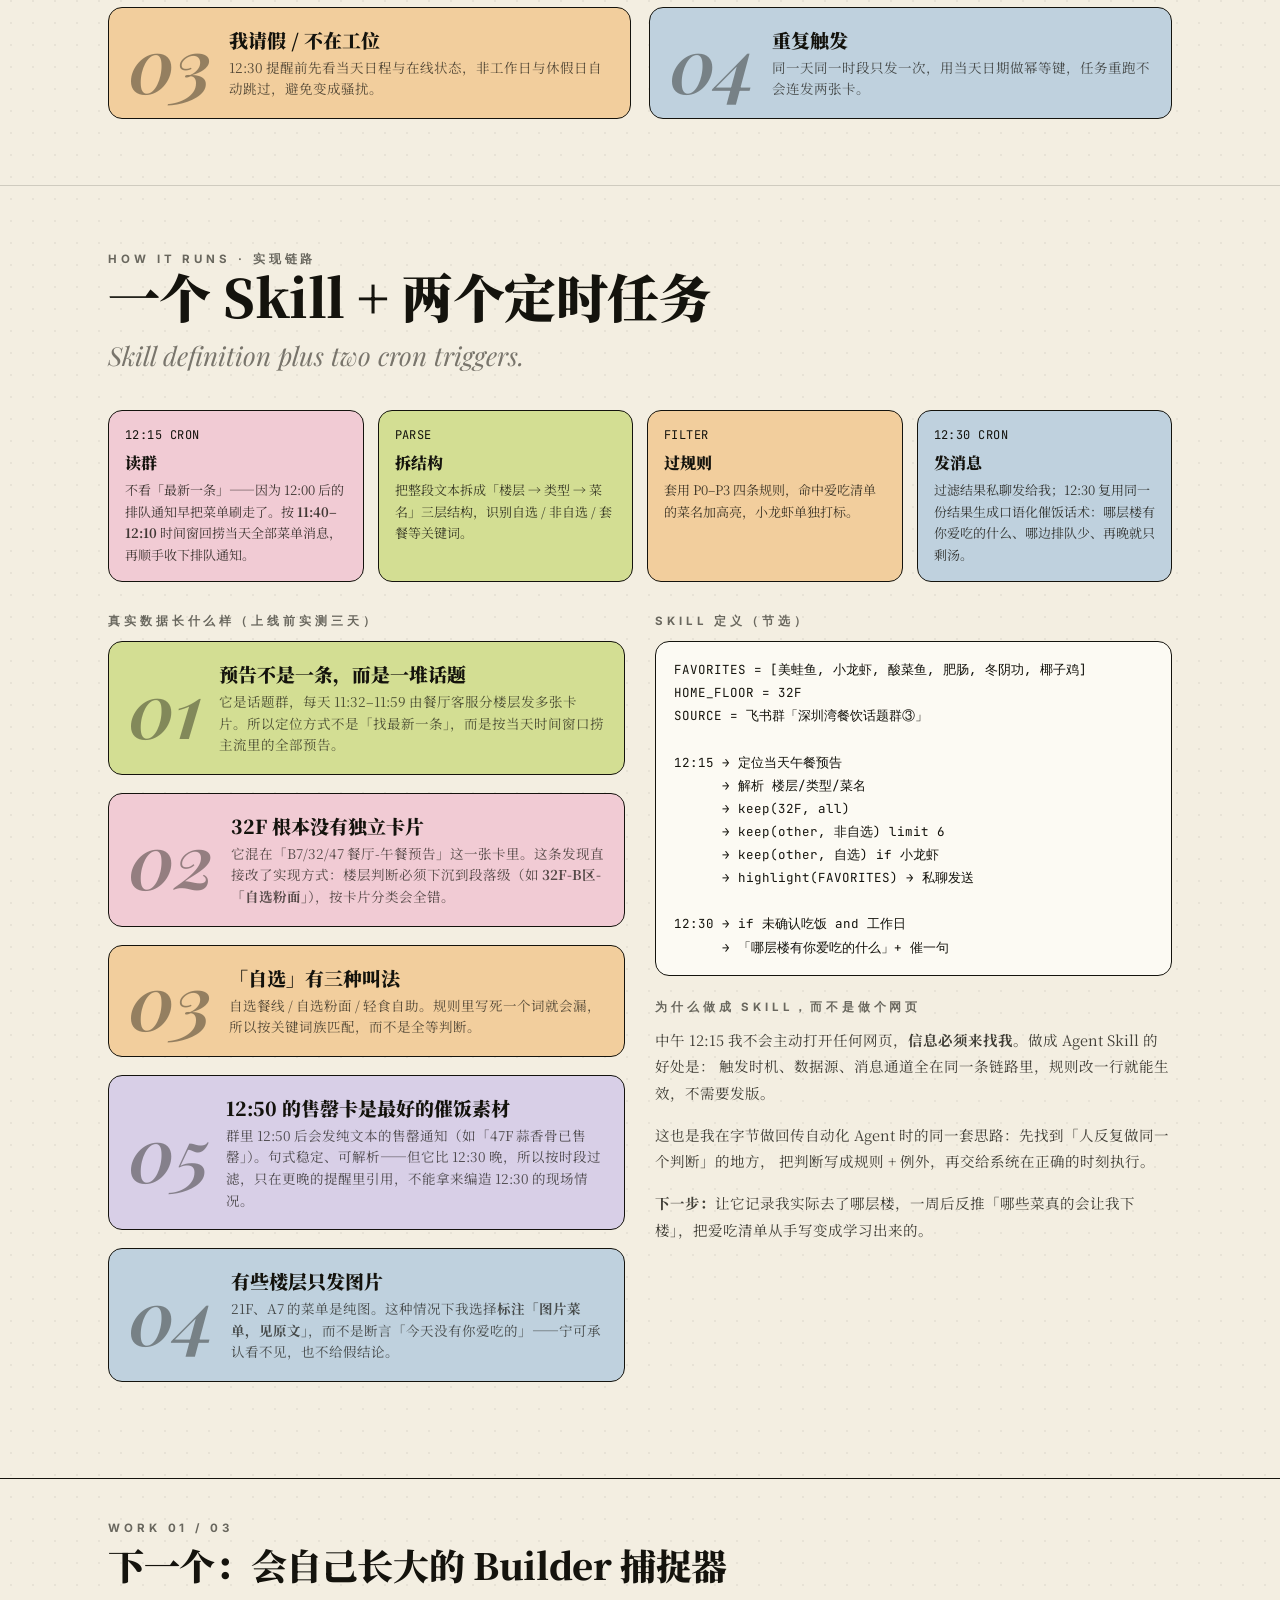
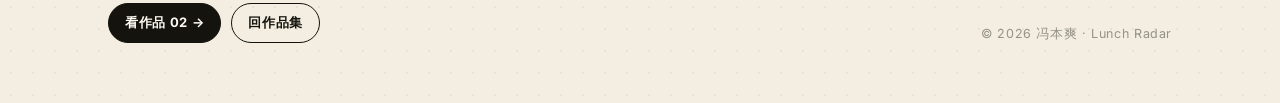
==== commit 30cd6dc7: "按时吃饭：补充真实场景（菜单被排队通知刷走）与 8/14 真实推送示例 Co-Authored-By: Aime <aime@bytedance.com> Change-Id: Iba1fae6153" ====
--- a/works/lunch/index.html
+++ b/works/lunch/index.html
@@ -60,19 +60,22 @@
   <hr class="rule-thick" />
   <div class="two" style="margin-top:26px;">
     <p style="margin:0;">
-      深圳湾的餐饮话题群每天中午会刷出七八层楼的午餐预告，几十道菜混在一起。我真正需要的信息只有三种：
-      <b>32 楼的全部菜单</b>（我常在的楼层）、<b>其他楼层的非自选</b>（值得专门跑一趟的套餐），
-      以及一个例外——<b>其他楼层的自选里如果有小龙虾，必须告诉我</b>。
+      12:00 开饭，餐饮群 11:55 左右把各楼层菜单刷出来；可我基本没法 12 点就下去。
+      而一到 12:00，各楼层餐厅开始发排队通知，<b>菜单立刻被刷到上面去了</b>——
+      于是每次十二点多想吃饭，我都要在群里往上翻半天找菜单。这就是这个 Skill 要解决的第一件事：
+      <b>把 11:40–12:10 那个时间窗的菜单替我捞回来</b>，别让我翻。
     </p>
     <p style="margin:0;">
-      所以这个 Skill 不是「菜单聚合器」，而是一个<b>带例外规则的降噪器 + 一个赶人去吃饭的闹钟</b>：
-      12:15 把过滤后的菜单转给我，12:30 如果我还在工位，就直接告诉我哪个饭堂有我爱吃的菜。
+      但它的第一目标其实不是筛信息，而是<b>提醒我按时吃饭</b>。
+      直接说「该吃饭了」我会顺手划掉，可要是告诉我「12F 今天有美蛙鱼」，我立刻就想起来该下楼了。
+      所以推送必须<b>口语化、像朋友催你</b>：哪层楼有我爱吃的什么、32F 有什么、哪边排队少、再晚就只剩汤——
+      降噪只是让这句催饭话足够具体。
     </p>
   </div>
   <div class="meta-row">
     <div>形态<b>Aime Agent Skill + 定时任务</b></div>
     <div>触发<b>工作日 12:15 / 12:30</b></div>
-    <div>数据源<b>飞书「深圳湾餐饮话题群③」</b></div>
+    <div>数据源<b>餐饮群 11:40–12:10 菜单 + 12:00 后排队通知</b></div>
     <div>状态<b>Skill 已上线 · 12:15 / 12:30 定时任务已配置</b></div>
   </div>
 </header>
@@ -98,7 +101,7 @@
 
     <div class="demo">
       <div class="panel">
-        <div class="panel-head raw"><span>群消息原样 · 12:11</span><span id="rawCount"></span></div>
+        <div class="panel-head raw"><span>群消息原样 · 11:55（按真实结构还原的示例）</span><span id="rawCount"></span></div>
         <div class="panel-body" id="rawBody"></div>
       </div>
       <div class="panel">
@@ -129,6 +132,42 @@
           小龙虾是清单里唯一有「越级权限」的菜：它可以打破「其他楼层不看自选」的规则。
           这就是我想强调的产品判断——<b>降噪的关键不是砍得干净，而是留对例外</b>。
         </p>
+      </div>
+    </div>
+
+    <div style="margin-top:34px;">
+      <div class="eyebrow" style="margin-bottom:12px;">上线后的真实推送 · 用 8/14（周五）真实菜单跑出来的一条</div>
+      <div class="two">
+        <div class="lark-card">
+          <div class="lark-top"><span>🍽 12:30 啦，别写了，先去吃饭！</span><span style="font-family:'Inter';font-size:12px;font-weight:600;">模拟推送</span></div>
+          <div class="lark-body" style="font-size:13.5px;">
+            ❤️ <b>32F-B区「自选粉面」</b>有你爱的「<span style="background:linear-gradient(transparent 58%, rgba(241,203,212,.95) 58%);font-weight:700;">爆炒肥肠🌶</span>」（配炸鸡排），这个必须冲。<br />
+            　　同档还有：胡萝卜面 / 红薯粉 / 猪肉白菜水饺、青椒鸡蛋炒火腿、蒜蓉上海青、卤蛋煎蛋。<br /><br />
+            🏢 <b>32F 其他选择</b>：「猪角」档口（图片菜单，见群里原文）；<br />
+            　　嫌排队就直接拿盒饭 —— A套餐 蒜蓉粉丝蒸扇贝+回锅牛肉🌶，B套餐 三色牛肉拌饭。<br /><br />
+            🚶 <b>排队情况</b>：21F / 32F / 35F / 36F / 47F / A7 / B7 都已经发过开餐排队通知了，开餐半小时，这会儿下去正好错峰。不想挤 32F 的话，36F「沸腾麻辣烫」今天有肥羊、猪肉小酥肉。<br /><br />
+            ⏰ 自助餐线 13:30 收档，再晚下去就只剩汤和加时盒饭了 —— 现在就走！🏃‍♀️
+          </div>
+          <div class="lark-foot">数据来源：深圳湾餐饮话题群③ 2026-08-14 11:40–12:07 的真实菜单与排队通知</div>
+        </div>
+        <div>
+          <p style="margin-top:0;font-size:14.5px;">
+            这条是真的从群里跑出来的，不是写的样例。可以对照看它做了三件事：
+          </p>
+          <p style="font-size:14.5px;">
+            <b>① 先说人话再说信息。</b>开头不是「今日菜单如下」，而是「别写了，先去吃饭」——
+            因为它的任务是把我从工位上叫走，不是给我一份报表。
+          </p>
+          <p style="font-size:14.5px;">
+            <b>② 爱吃的菜必须出现在第一行。</b>当天文本菜单里只命中了「肥肠」，那就把肥肠顶到最前面，
+            后面才是同档其他菜——决定我几点下楼的就是这一句。
+          </p>
+          <p style="font-size:14.5px;margin-bottom:0;">
+            <b>③ 看不见的东西如实说。</b>21F、47F、A7 的菜单是纯图片，它写「图片菜单，见群里原文」；
+            排队长短只画在图里、文本读不到，它就只说「都已开餐、这会儿正好错峰」，
+            <b>不假装自己知道哪层排队少</b>。
+          </p>
+        </div>
       </div>
     </div>
   </div>
@@ -184,7 +223,7 @@
       <div style="background:var(--pink);">
         <div class="t">12:15 CRON</div>
         <h4>读群</h4>
-        <p>定时任务唤起 Skill，按群名定位「深圳湾餐饮话题群③」，取当天 11:00 之后含「午餐 / 预告 / 菜单」的最新消息。</p>
+        <p>不看「最新一条」——因为 12:00 后的排队通知早把菜单刷走了。按 <b>11:40–12:10</b> 时间窗回捞当天全部菜单消息，再顺手收下排队通知。</p>
       </div>
       <div style="background:var(--olive);">
         <div class="t">PARSE</div>
@@ -199,7 +238,7 @@
       <div style="background:var(--sky);">
         <div class="t">12:30 CRON</div>
         <h4>发消息</h4>
-        <p>过滤结果私聊发给我；12:30 复用同一份结果生成提醒话术，含「哪层楼有你爱吃的什么」。</p>
+        <p>过滤结果私聊发给我；12:30 复用同一份结果生成口语化催饭话术：哪层楼有你爱吃的什么、哪边排队少、再晚就只剩汤。</p>
       </div>
     </div>
 
@@ -210,6 +249,7 @@
           <div class="step olive"><div class="num">01</div><div><h4>预告不是一条，而是一堆话题</h4><p>它是话题群，每天 11:32–11:59 由餐厅客服分楼层发多张卡片。所以定位方式不是「找最新一条」，而是按当天时间窗口捞主流里的全部预告。</p></div></div>
           <div class="step pink"><div class="num">02</div><div><h4>32F 根本没有独立卡片</h4><p>它混在「B7/32/47 餐厅-午餐预告」这一张卡里。这条发现直接改了实现方式：楼层判断必须下沉到段落级（如 <b>32F-B区-「自选粉面」</b>），按卡片分类会全错。</p></div></div>
           <div class="step apricot"><div class="num">03</div><div><h4>「自选」有三种叫法</h4><p>自选餐线 / 自选粉面 / 轻食自助。规则里写死一个词就会漏，所以按关键词族匹配，而不是全等判断。</p></div></div>
+          <div class="step lilac" style="background:var(--lilac);"><div class="num">05</div><div><h4>12:50 的售罄卡是最好的催饭素材</h4><p>群里 12:50 后会发纯文本的售罄通知（如「47F 蒜香骨已售罄」）。句式稳定、可解析——但它比 12:30 晚，所以按时段过滤，只在更晚的提醒里引用，不能拿来编造 12:30 的现场情况。</p></div></div>
           <div class="step sky"><div class="num">04</div><div><h4>有些楼层只发图片</h4><p>21F、A7 的菜单是纯图。这种情况下我选择<b>标注「图片菜单，见原文」</b>，而不是断言「今天没有你爱吃的」——宁可承认看不见，也不给假结论。</p></div></div>
         </div>
       </div>
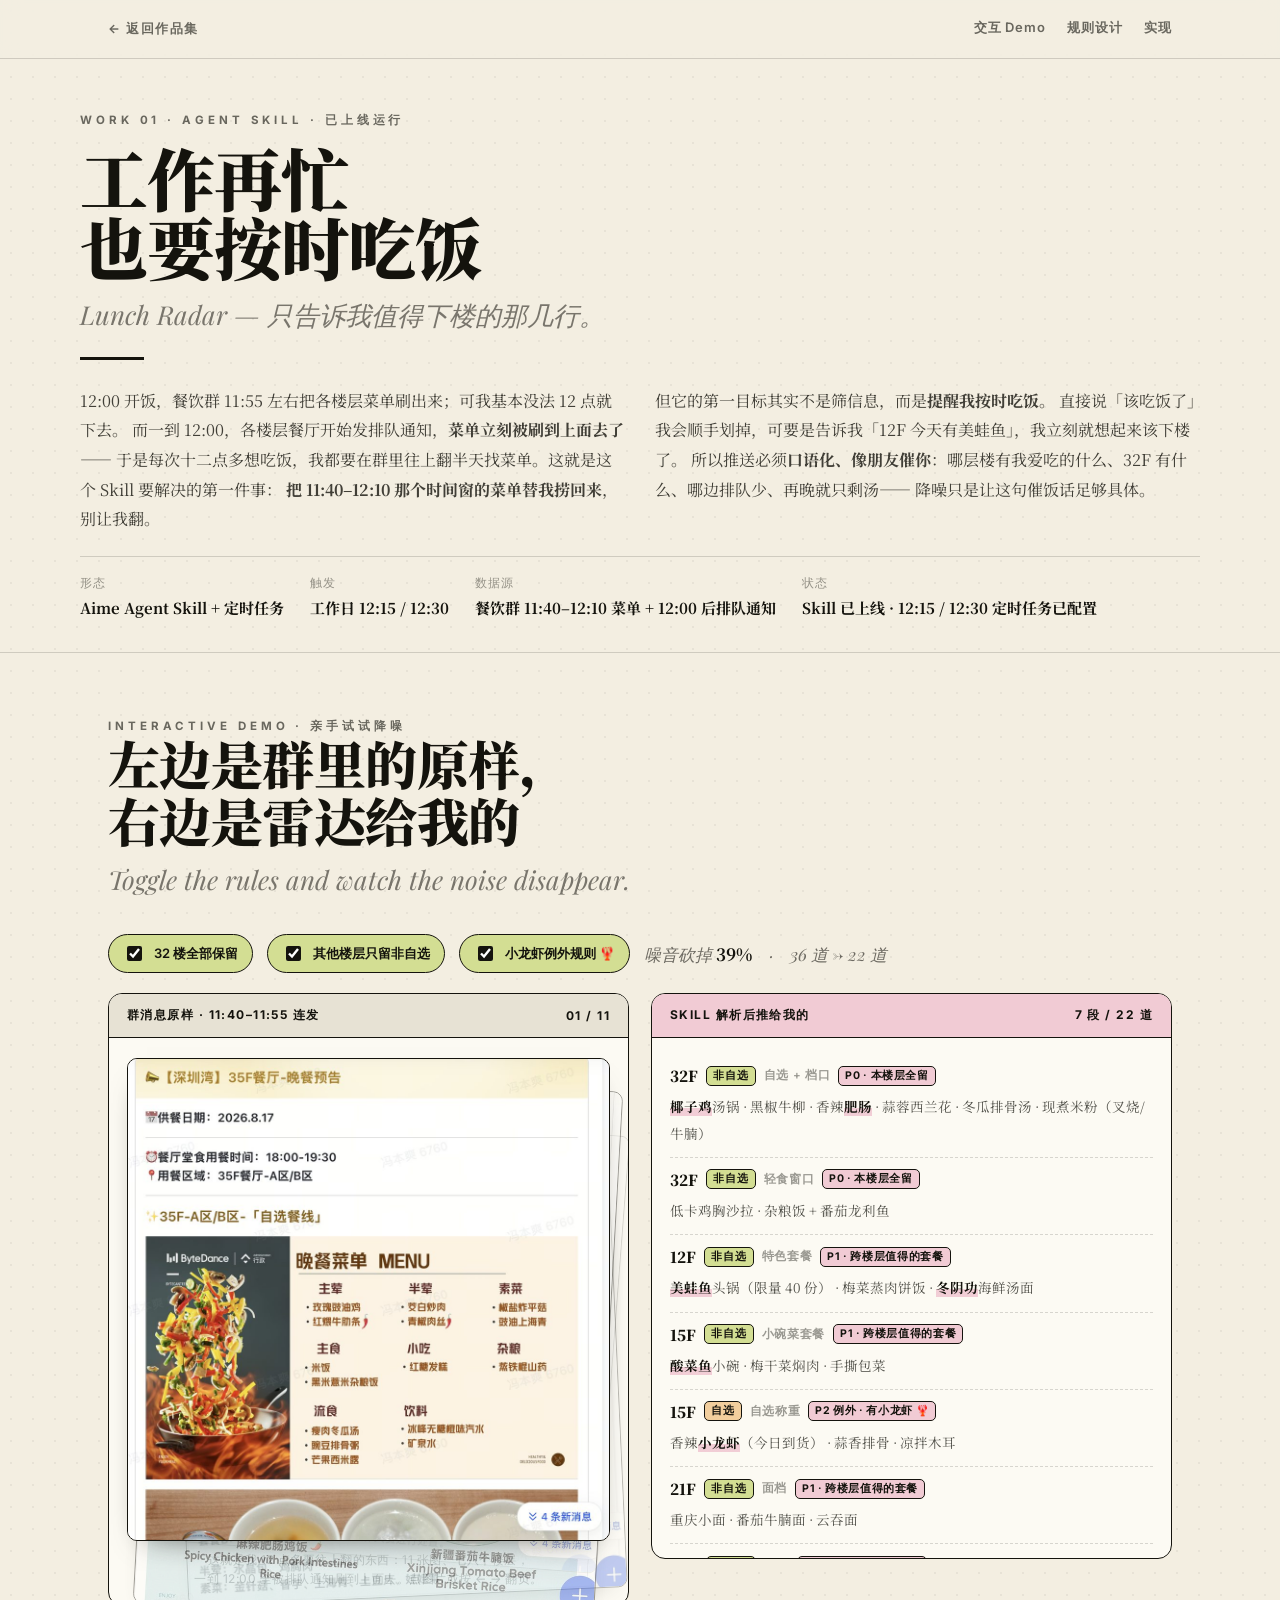
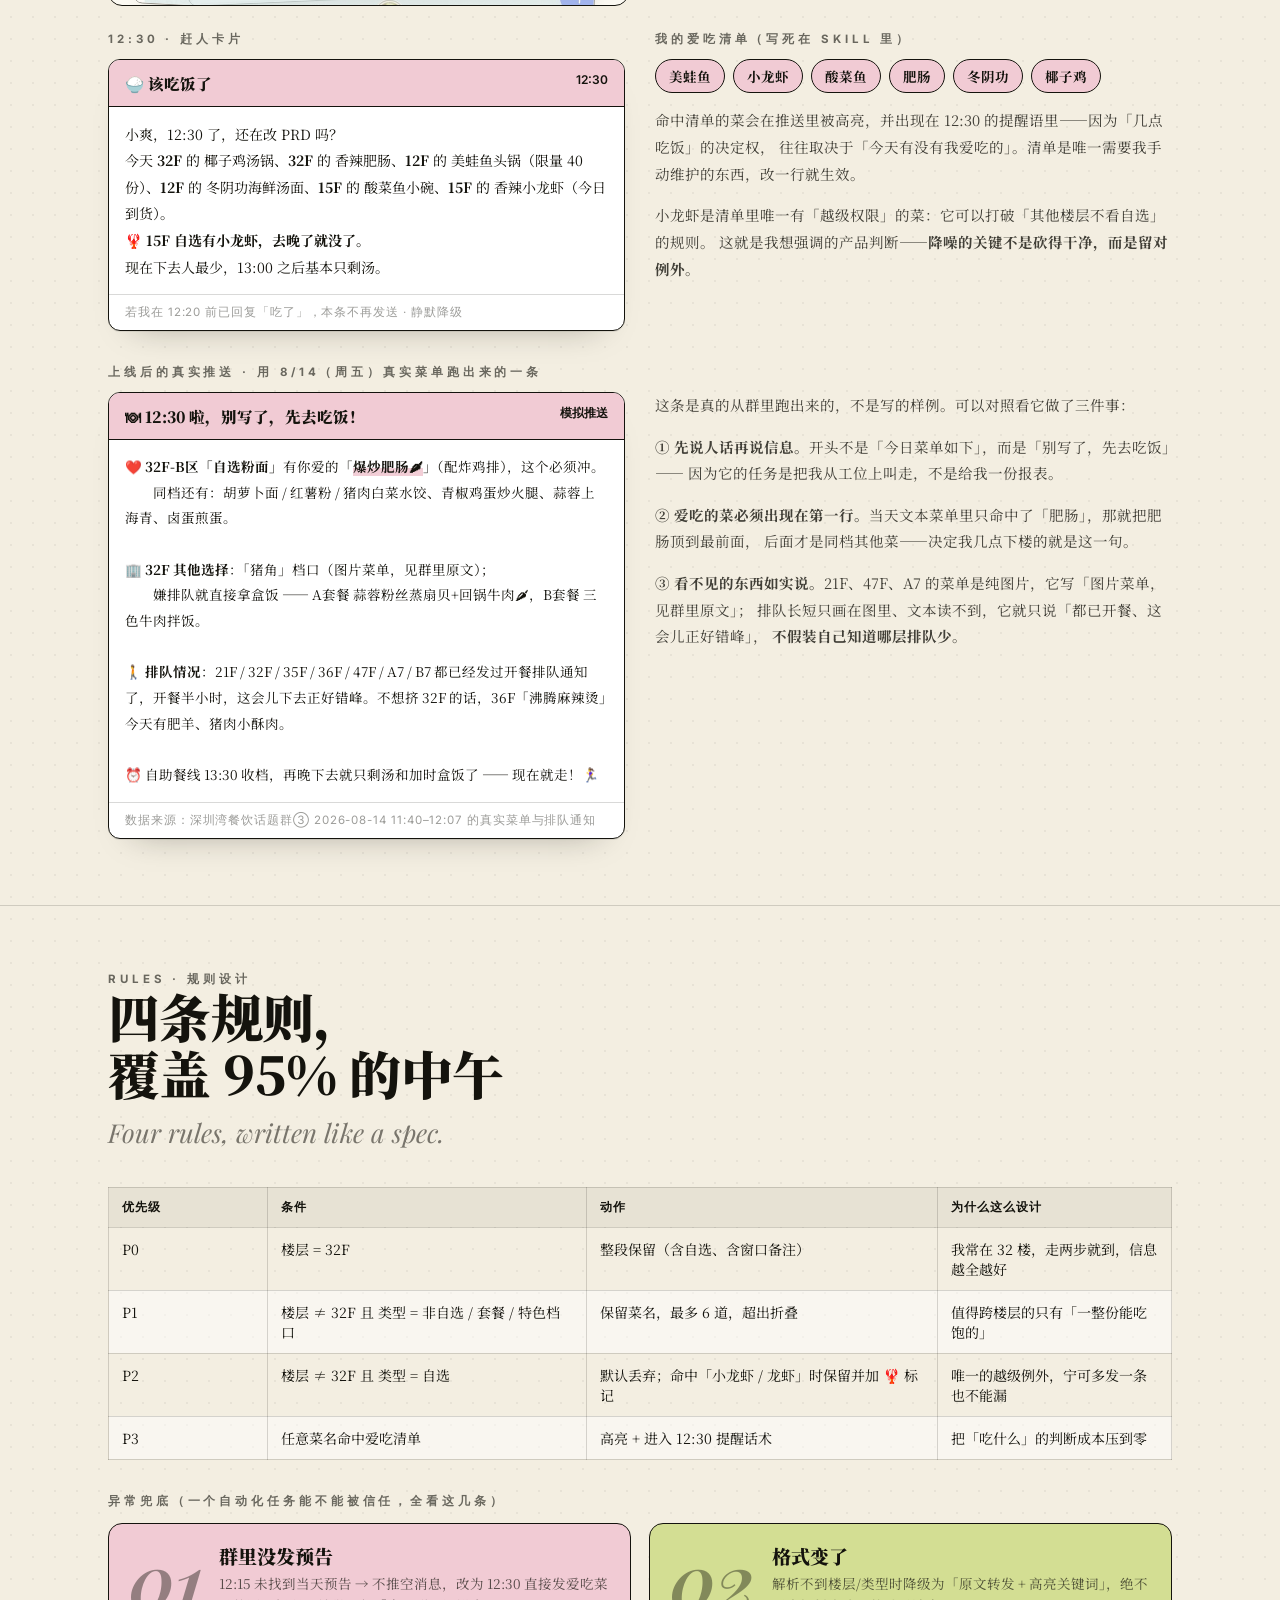
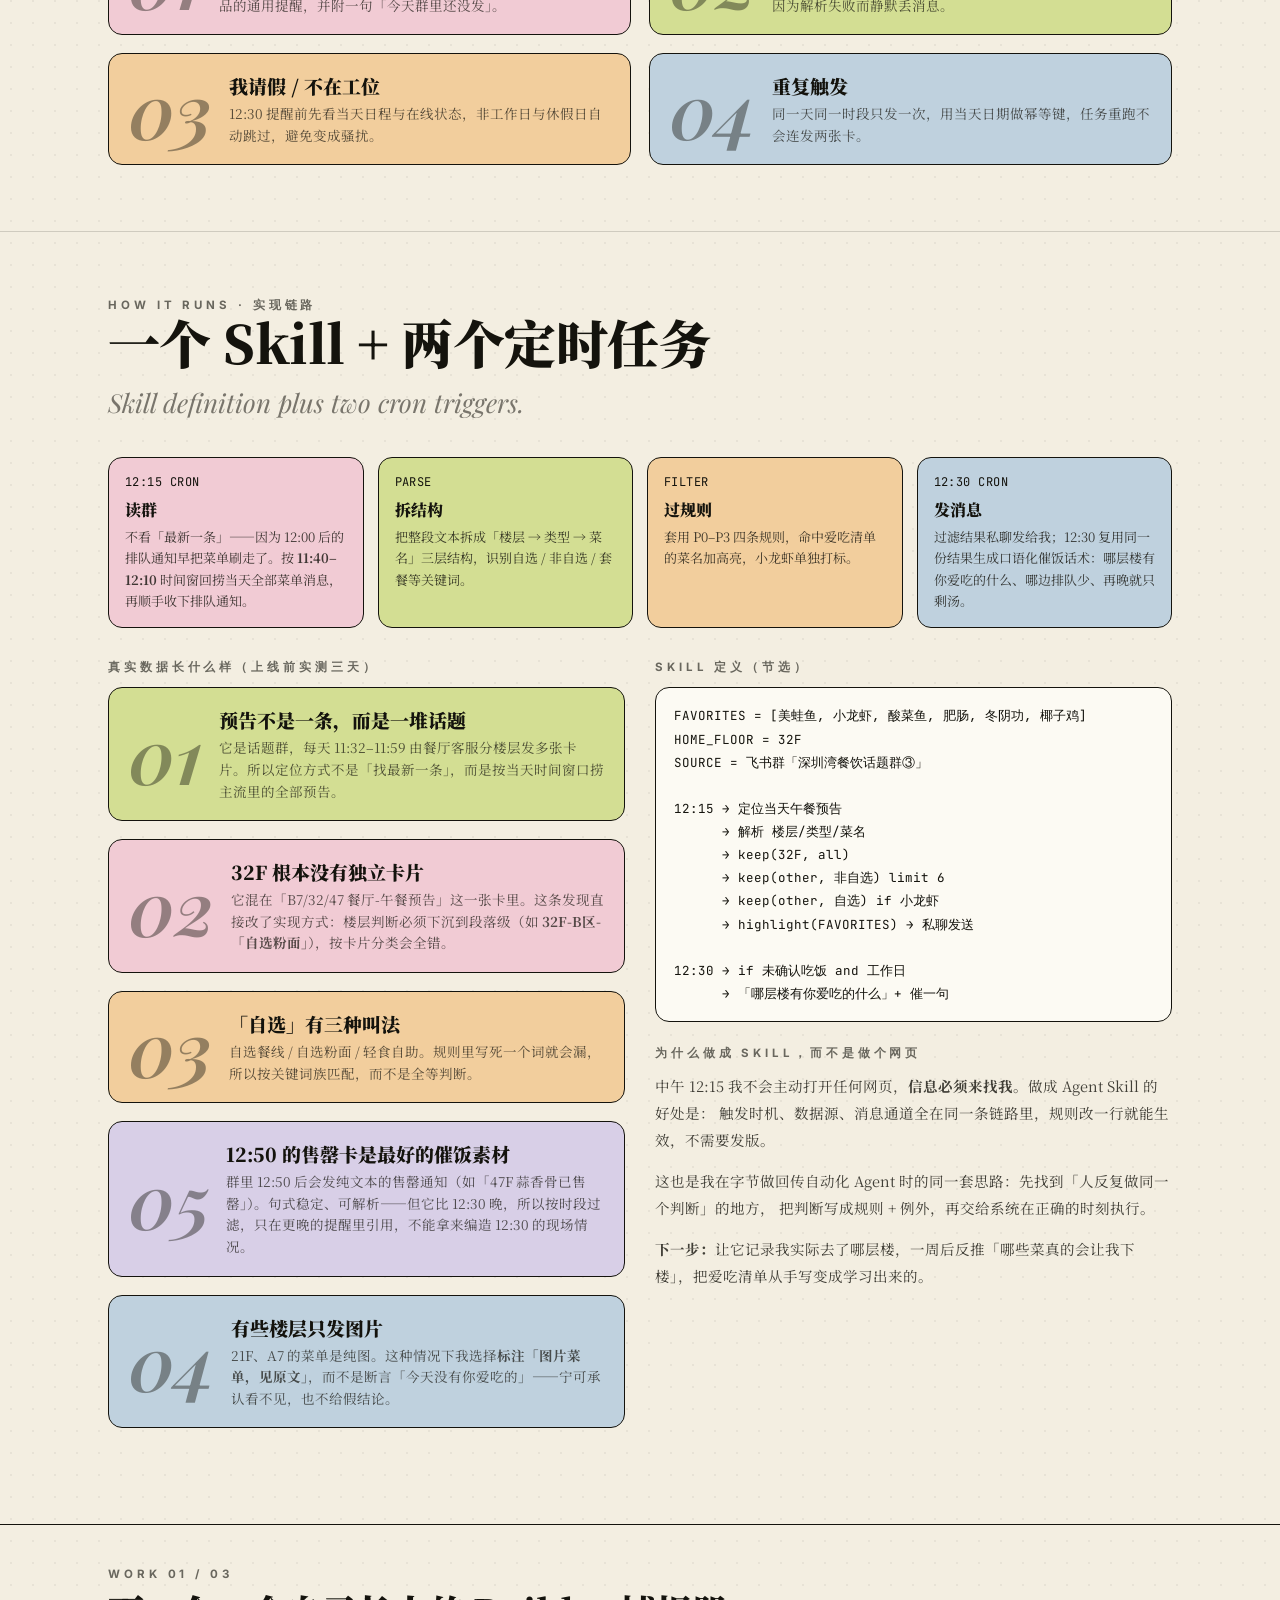
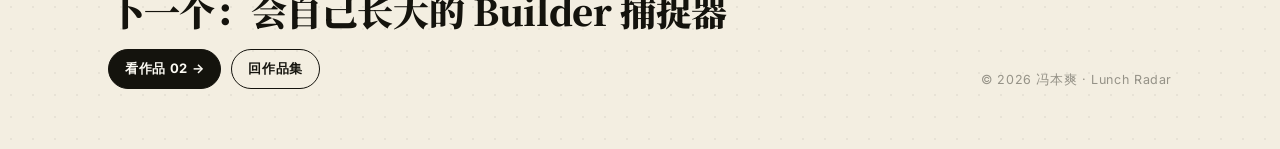
==== commit 9324abd2: "菜单原样面板改为真实群图叠放翻页 Co-Authored-By: Aime <aime@bytedance.com> Change-Id: Iae4cd860a7402e3ff4dc847bdc28f" ====
--- a/works/lunch/index.html
+++ b/works/lunch/index.html
@@ -22,6 +22,18 @@
   .dishes { margin: 7px 0 0; font-size: 13.5px; line-height: 1.95; color: rgba(20,19,13,.72); }
   .dishes .fav { background: linear-gradient(transparent 58%, rgba(241,203,212,.95) 58%); font-weight: 700; color: var(--ink); }
   .dropped { opacity: .34; text-decoration: line-through; }
+  .deck-wrap { padding: 20px 18px 16px; }
+  .deck { position: relative; height: 430px; perspective: 1200px; }
+  .deck figure { position: absolute; inset: 0; margin: 0; display: grid; place-items: center; transition: transform .45s cubic-bezier(.2,.7,.3,1), opacity .35s; }
+  .deck img { max-height: 100%; max-width: 100%; border: 1.5px solid var(--ink); border-radius: 10px; background: #fff; box-shadow: 0 14px 30px -20px rgba(20,19,13,.75); cursor: pointer; }
+  .deck-bar { display: flex; align-items: center; justify-content: space-between; gap: 12px; margin-top: 14px; }
+  .deck-btn { border: 1.5px solid var(--ink); background: var(--paper-2); border-radius: 999px; width: 38px; height: 38px; cursor: pointer; font-size: 15px; line-height: 1; }
+  .deck-btn:hover { background: var(--pink); }
+  .deck-count { font-family: "Playfair Display", serif; font-style: italic; font-size: 20px; color: rgba(20,19,13,.62); }
+  .deck-dots { display: flex; gap: 6px; flex-wrap: wrap; justify-content: center; }
+  .deck-dots i { width: 7px; height: 7px; border-radius: 50%; border: 1px solid var(--ink); display: block; cursor: pointer; }
+  .deck-dots i.on { background: var(--ink); }
+  .deck-note { font-family: "Inter", sans-serif; font-size: 12px; color: var(--ink-40); letter-spacing: .04em; text-align: center; margin: 10px 0 0; line-height: 1.6; }
   .switchbar { display: flex; gap: 14px; flex-wrap: wrap; align-items: center; margin: 0 0 20px; }
   .sw { display: inline-flex; align-items: center; gap: 9px; font-family: "Inter", sans-serif; font-size: 13px; font-weight: 600; border: 1.5px solid var(--ink); border-radius: 999px; padding: 8px 14px; background: var(--paper-2); cursor: pointer; user-select: none; }
   .sw input { accent-color: #14130D; width: 15px; height: 15px; }
@@ -101,11 +113,19 @@
 
     <div class="demo">
       <div class="panel">
-        <div class="panel-head raw"><span>群消息原样 · 11:55（按真实结构还原的示例）</span><span id="rawCount"></span></div>
-        <div class="panel-body" id="rawBody"></div>
+        <div class="panel-head raw"><span>群消息原样 · 11:40–11:55 连发</span><span id="deckCount">01 / 11</span></div>
+        <div class="deck-wrap">
+          <div class="deck" id="deck"></div>
+          <div class="deck-bar">
+            <button class="deck-btn" id="deckPrev" aria-label="上一张">←</button>
+            <div class="deck-dots" id="deckDots"></div>
+            <button class="deck-btn" id="deckNext" aria-label="下一张">→</button>
+          </div>
+          <p class="deck-note">这就是我 12 点多要往上翻的东西：11 张图、七八个楼层，<br />一到 12:00 全被排队通知刷到上面去。点图片或按 ← → 翻页。</p>
+        </div>
       </div>
       <div class="panel">
-        <div class="panel-head out"><span>按时吃饭 Skill · 12:15 推给我</span><span id="outCount"></span></div>
+        <div class="panel-head out"><span>Skill 解析后推给我的</span><span id="outCount"></span></div>
         <div class="panel-body" id="outBody"></div>
       </div>
     </div>
@@ -343,7 +363,7 @@
     document.getElementById(id).classList.toggle("on", el.checked);
   });
 
-  rawBody.innerHTML = RAW.map(b => blockHTML(b)).join("");
+  if (typeof rawBody !== "undefined" && rawBody) rawBody.innerHTML = RAW.map(b => blockHTML(b)).join("");
   const kept = [], keptDishes = [];
   let out = "";
   RAW.forEach(b => {
@@ -358,7 +378,7 @@
   outBody.innerHTML = out || '<p style="font-size:14px;">规则全关 → 什么都不发。<b>不打扰是默认值。</b></p>';
 
   const rawDishes = RAW.reduce((n, b) => n + b.dishes.length, 0);
-  rawCount.textContent = `${RAW.length} 段 / ${rawDishes} 道`;
+  if (typeof rawCount !== "undefined" && rawCount) rawCount.textContent = `${RAW.length} 段 / ${rawDishes} 道`;
   outCount.textContent = `${kept.length} 段 / ${keptDishes.length} 道`;
   const cut = Math.round((1 - keptDishes.length / rawDishes) * 100);
   counter.innerHTML = `噪音砍掉 <b style="font-family:'Noto Serif SC',serif;font-style:normal;color:var(--ink);">${cut}%</b>　·　${rawDishes} 道 → ${keptDishes.length} 道`;
@@ -376,6 +396,38 @@
     现在下去人最少，13:00 之后基本只剩汤。`;
 }
 
+// ---------- 群里菜单图叠放翻页 ----------
+const SHOTS = Array.from({ length: 11 }, (_, i) => `../../assets/menu/${String(i + 1).padStart(2, "0")}.jpg`);
+let cur = 0;
+const deck = document.getElementById("deck");
+deck.innerHTML = SHOTS.map((src, i) =>
+  `<figure data-i="${i}"><img src="${src}" alt="群里第 ${i + 1} 张菜单图" loading="lazy" /></figure>`).join("");
+document.getElementById("deckDots").innerHTML = SHOTS.map((_, i) => `<i data-i="${i}"></i>`).join("");
+
+function paintDeck() {
+  const total = SHOTS.length;
+  deck.querySelectorAll("figure").forEach(f => {
+    const i = +f.dataset.i;
+    let d = i - cur;
+    if (d < 0) d += total;                     // 环形叠放
+    if (d > 3) { f.style.opacity = 0; f.style.pointerEvents = "none"; f.style.transform = "translateY(26px) scale(.9)"; return; }
+    const rot = [0, 3.2, -2.6, 4.4][d];
+    f.style.opacity = d === 0 ? 1 : 0.55 - d * 0.13;
+    f.style.pointerEvents = d === 0 ? "auto" : "none";
+    f.style.zIndex = 10 - d;
+    f.style.transform = `translate(${d * 13}px, ${d * 11}px) rotate(${rot}deg) scale(${1 - d * 0.045})`;
+  });
+  document.getElementById("deckCount").textContent =
+    String(cur + 1).padStart(2, "0") + " / " + String(total).padStart(2, "0");
+  document.getElementById("deckDots").querySelectorAll("i").forEach(d => d.classList.toggle("on", +d.dataset.i === cur));
+}
+const go = n => { cur = (n + SHOTS.length) % SHOTS.length; paintDeck(); };
+document.getElementById("deckNext").addEventListener("click", () => go(cur + 1));
+document.getElementById("deckPrev").addEventListener("click", () => go(cur - 1));
+deck.addEventListener("click", e => { if (e.target.tagName === "IMG") go(cur + 1); });
+document.getElementById("deckDots").addEventListener("click", e => { if (e.target.dataset.i !== undefined) go(+e.target.dataset.i); });
+paintDeck();
+
 ["r32", "rSet", "rShrimp"].forEach(id => document.getElementById(id).addEventListener("change", render));
 render();
 </script>
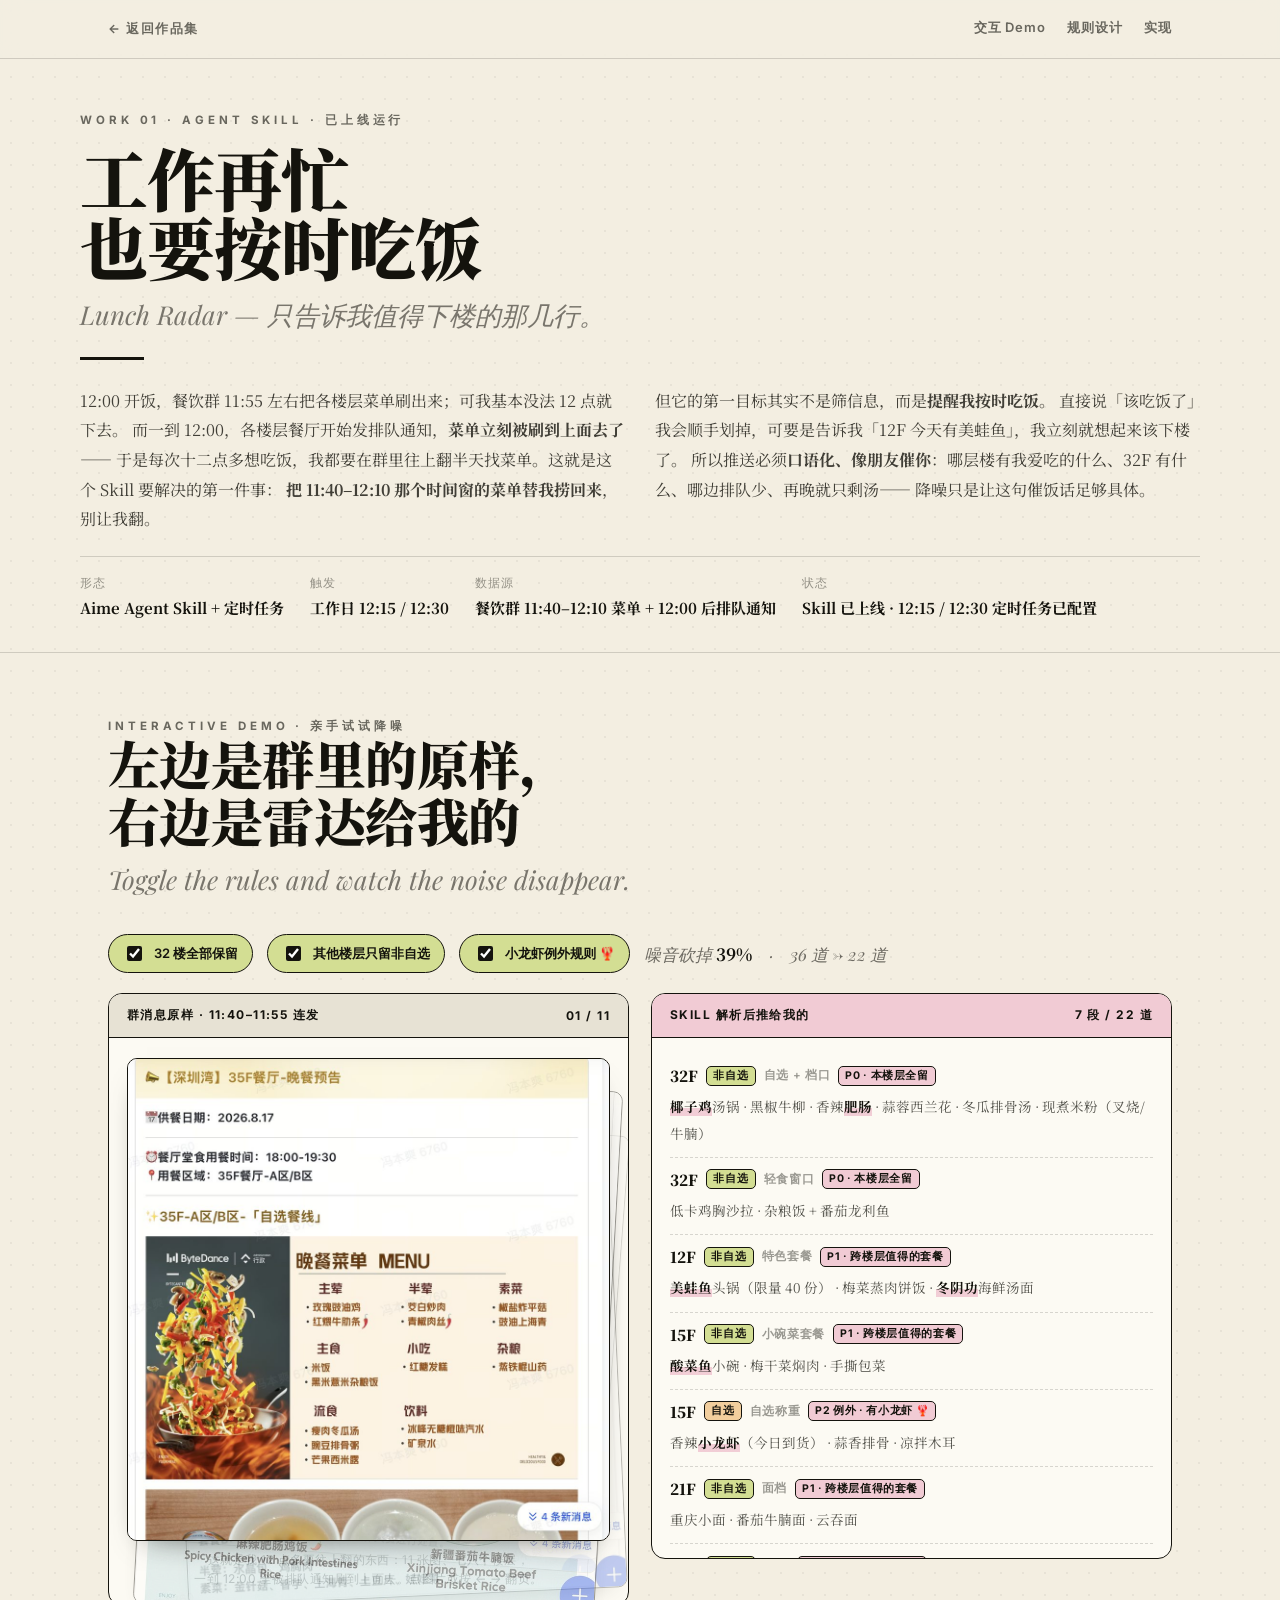
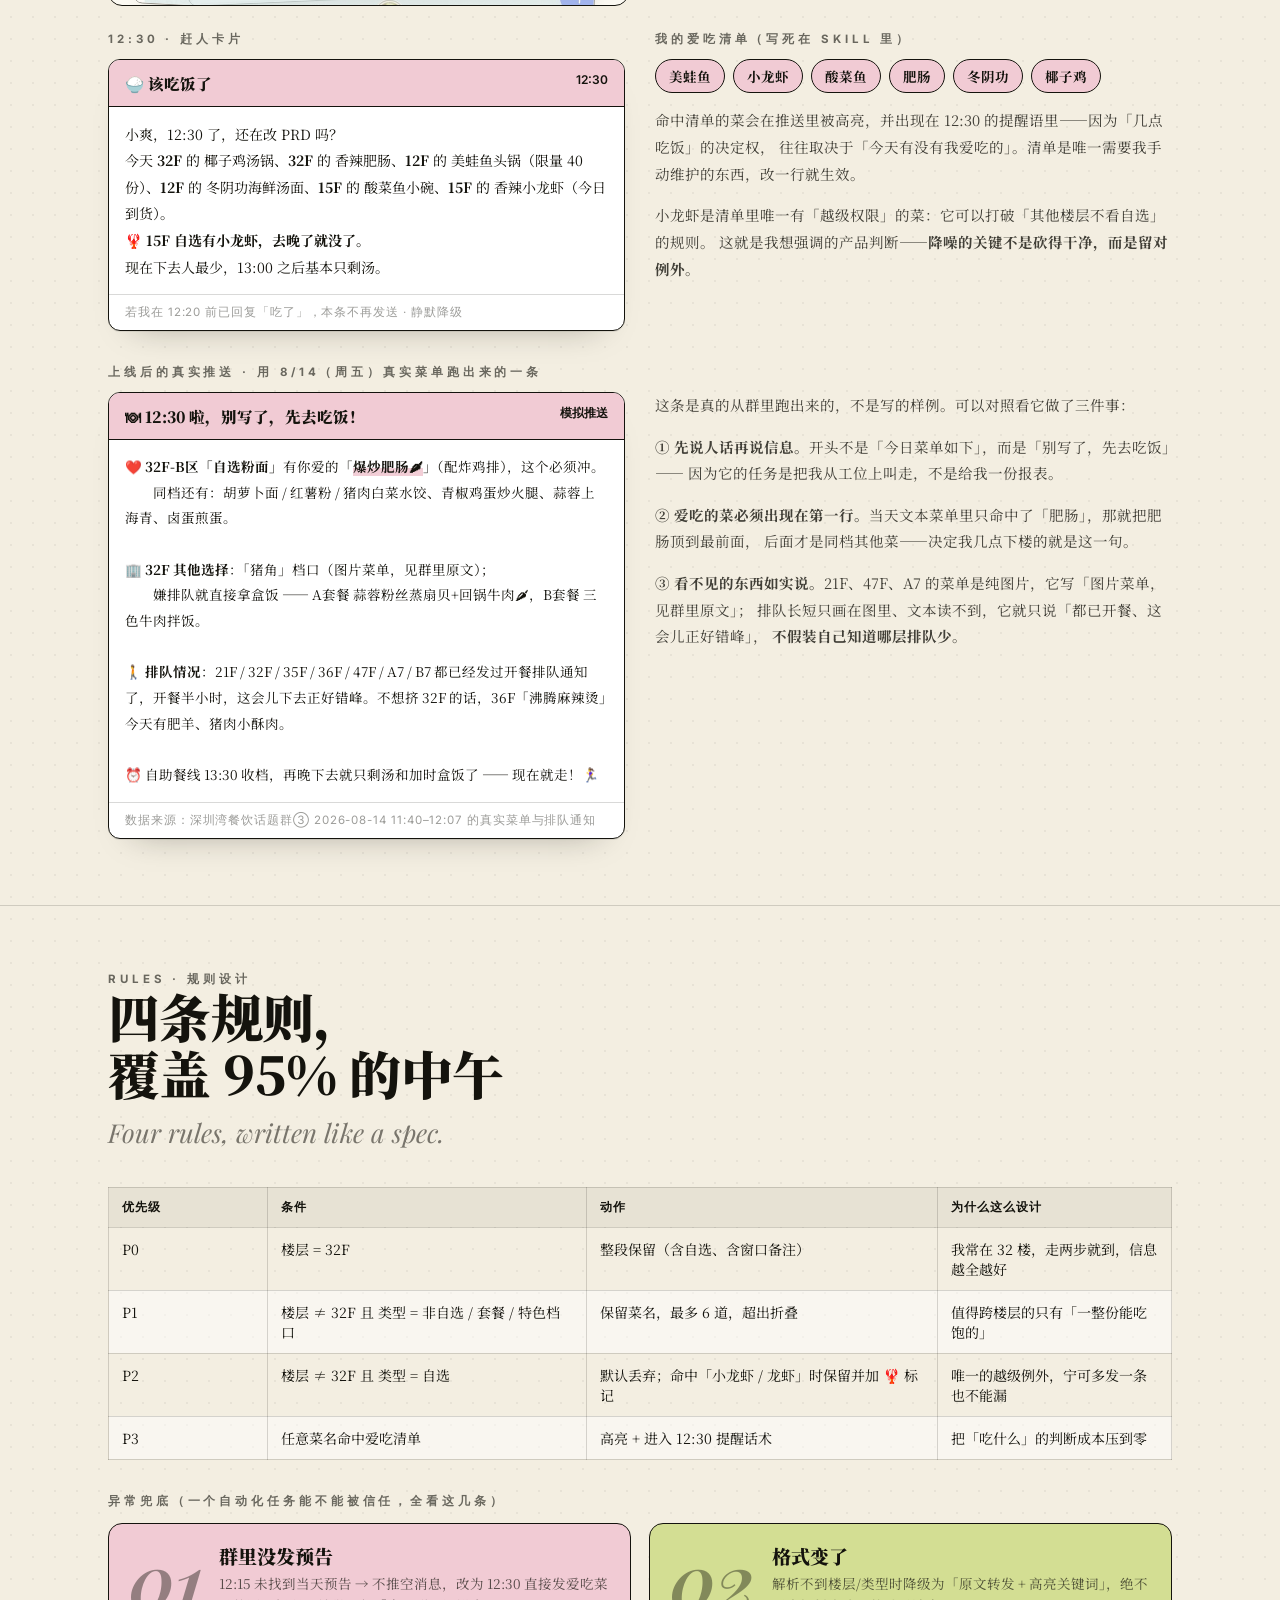
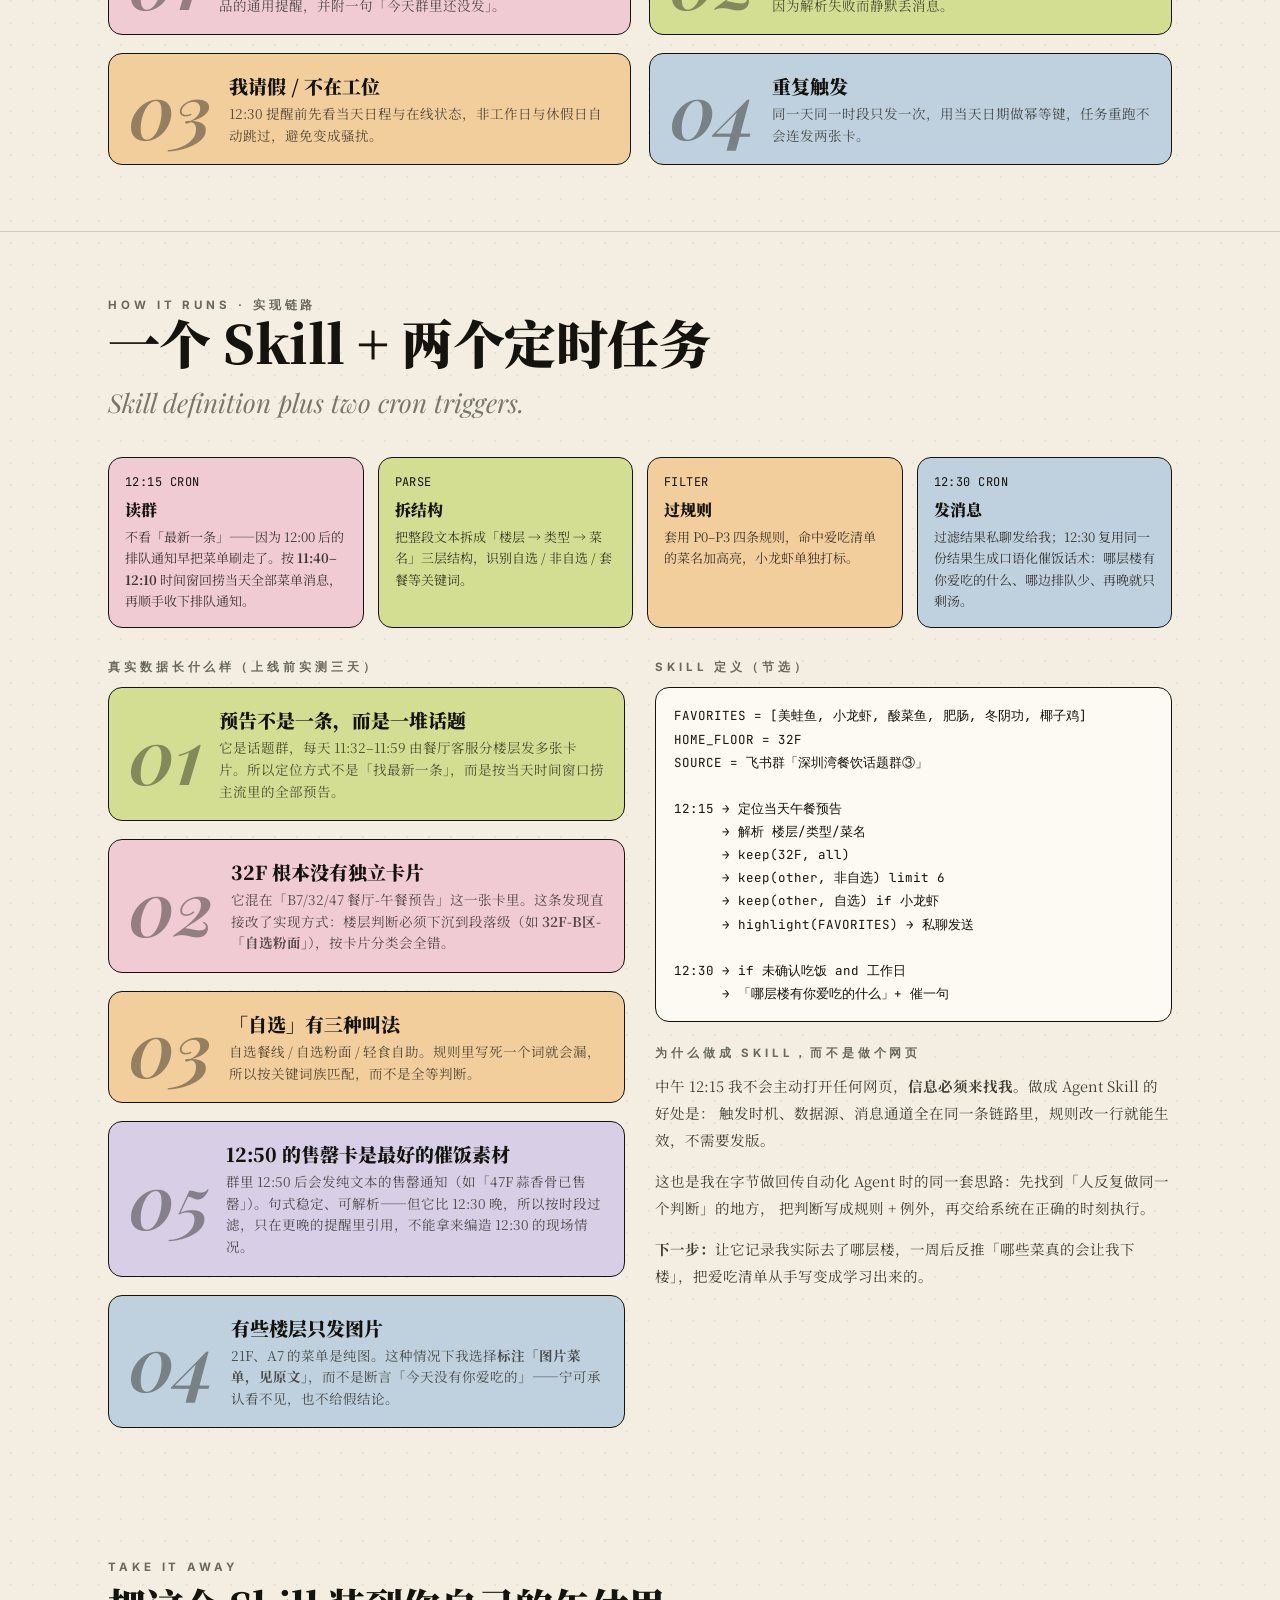
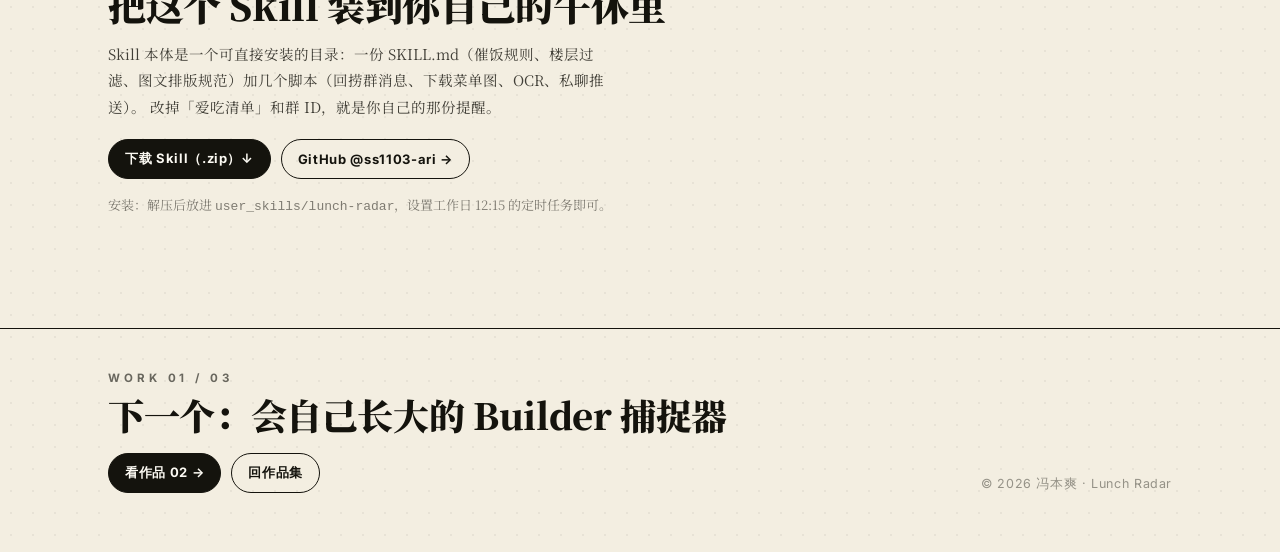
==== commit 18ca9d91: "午餐雷达作品页新增 Skill 下载区块，首页卡片按钮改为下载 Skill Co-Authored-By: Aime <aime@bytedance.com> Change-Id: I7c8ccf7e" ====
--- a/works/lunch/index.html
+++ b/works/lunch/index.html
@@ -305,6 +305,24 @@
   </div>
 </section>
 
+<section id="download">
+  <div class="wrap">
+    <div class="eyebrow">Take it away</div>
+    <h2 class="display" style="font-size:clamp(24px,3.4vw,38px);margin:10px 0 14px;">把这个 Skill 装到你自己的午休里</h2>
+    <p style="font-size:14.5px;max-width:62ch;">
+      Skill 本体是一个可直接安装的目录：一份 SKILL.md（催饭规则、楼层过滤、图文排版规范）加几个脚本（回捞群消息、下载菜单图、OCR、私聊推送）。
+      改掉「爱吃清单」和群 ID，就是你自己的那份提醒。
+    </p>
+    <div class="actions" style="margin-top:18px;">
+      <a class="btn" href="../../assets/downloads/lunch-radar-skill.zip" download>下载 Skill（.zip）↓</a>
+      <a class="btn ghost" href="https://github.com/ss1103-ari" target="_blank" rel="noopener">GitHub @ss1103-ari →</a>
+    </div>
+    <p style="font-size:13px;opacity:.65;margin-top:14px;">
+      安装：解压后放进 <code>user_skills/lunch-radar</code>，设置工作日 12:15 的定时任务即可。
+    </p>
+  </div>
+</section>
+
 <footer>
   <div class="wrap foot-grid">
     <div>
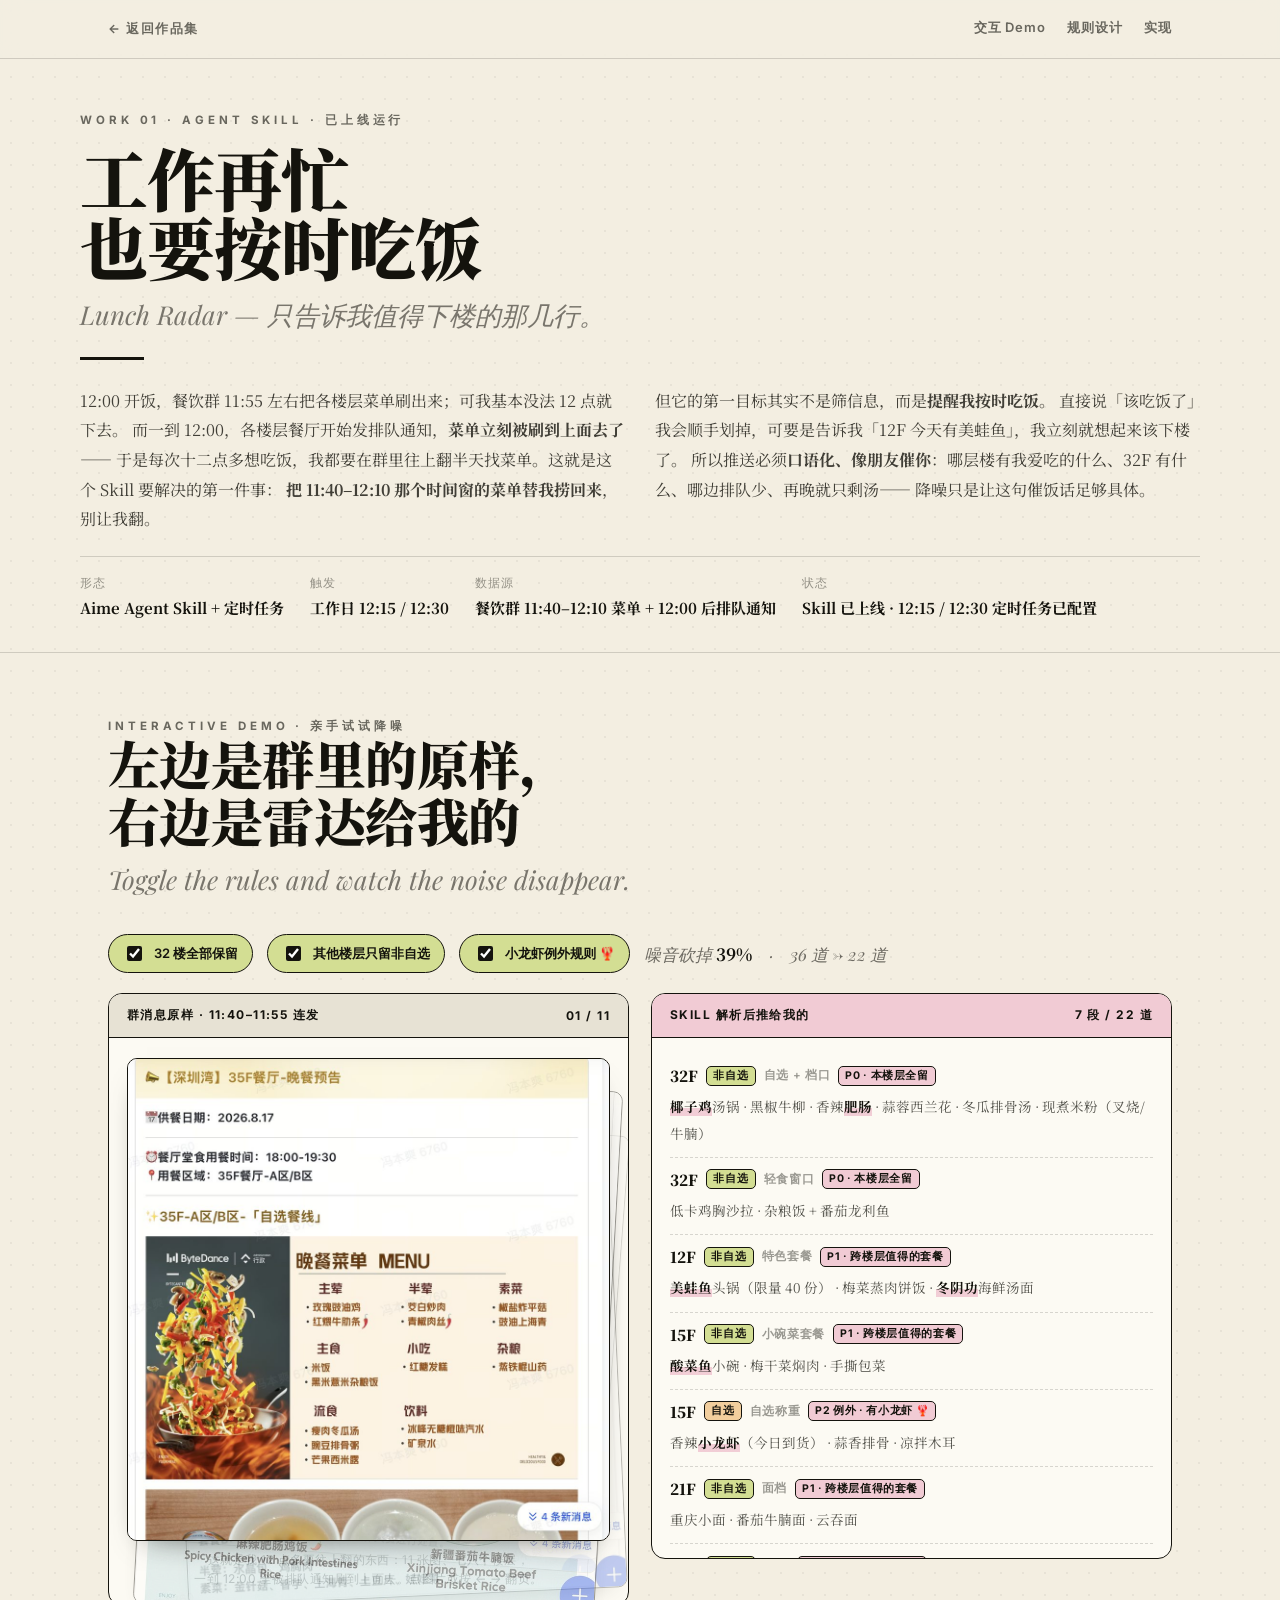
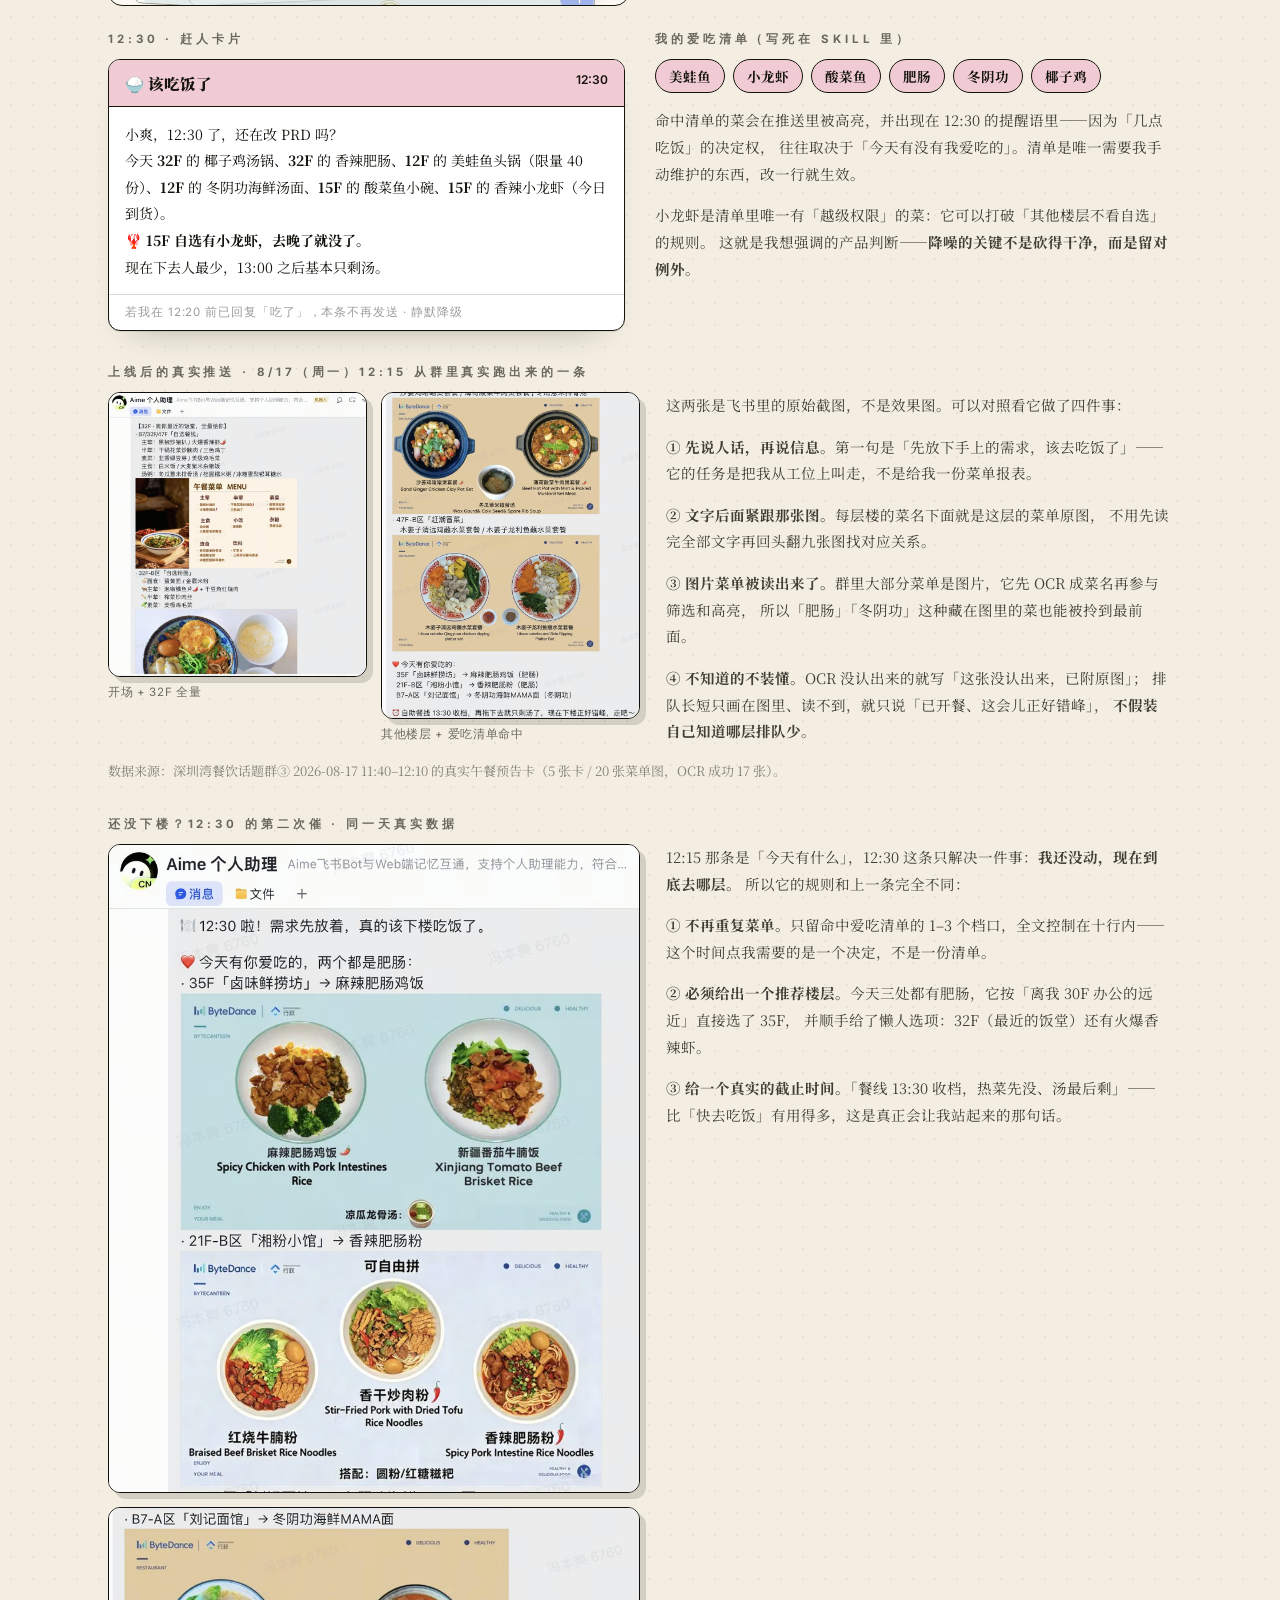
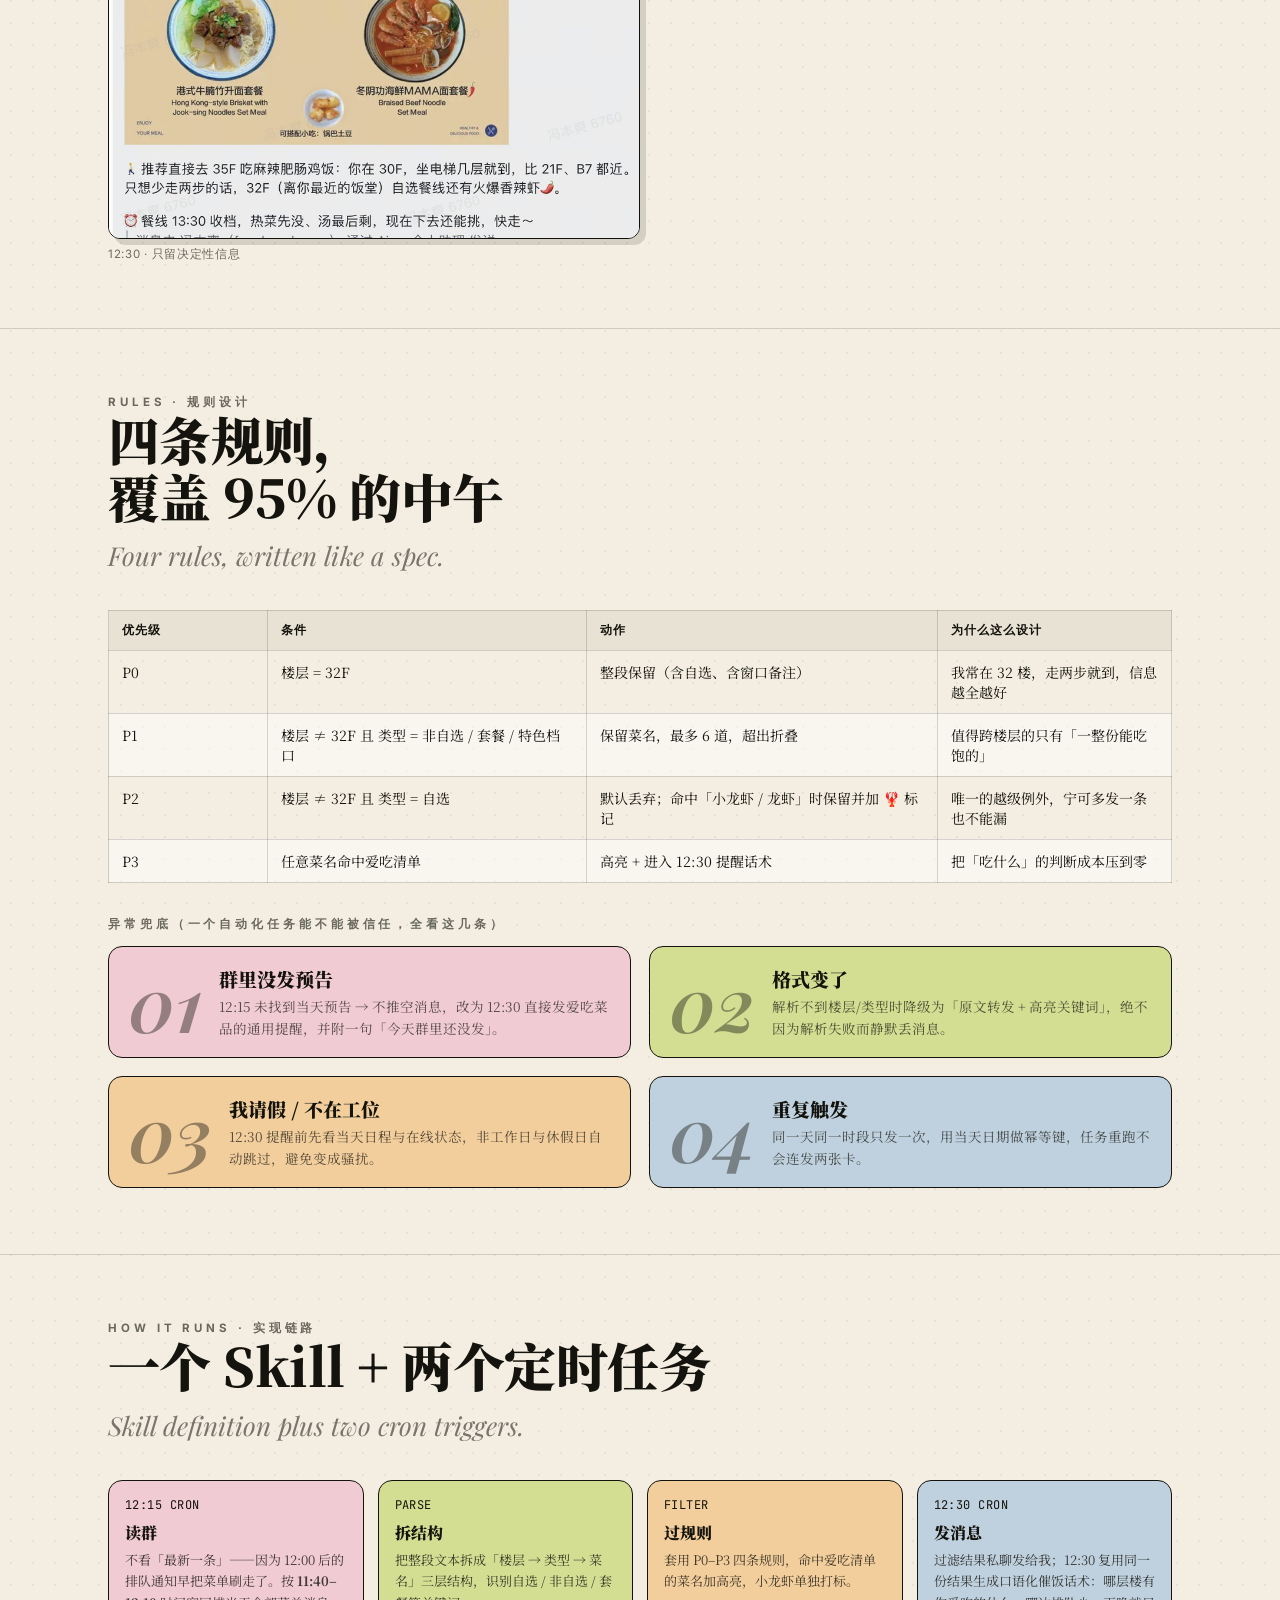
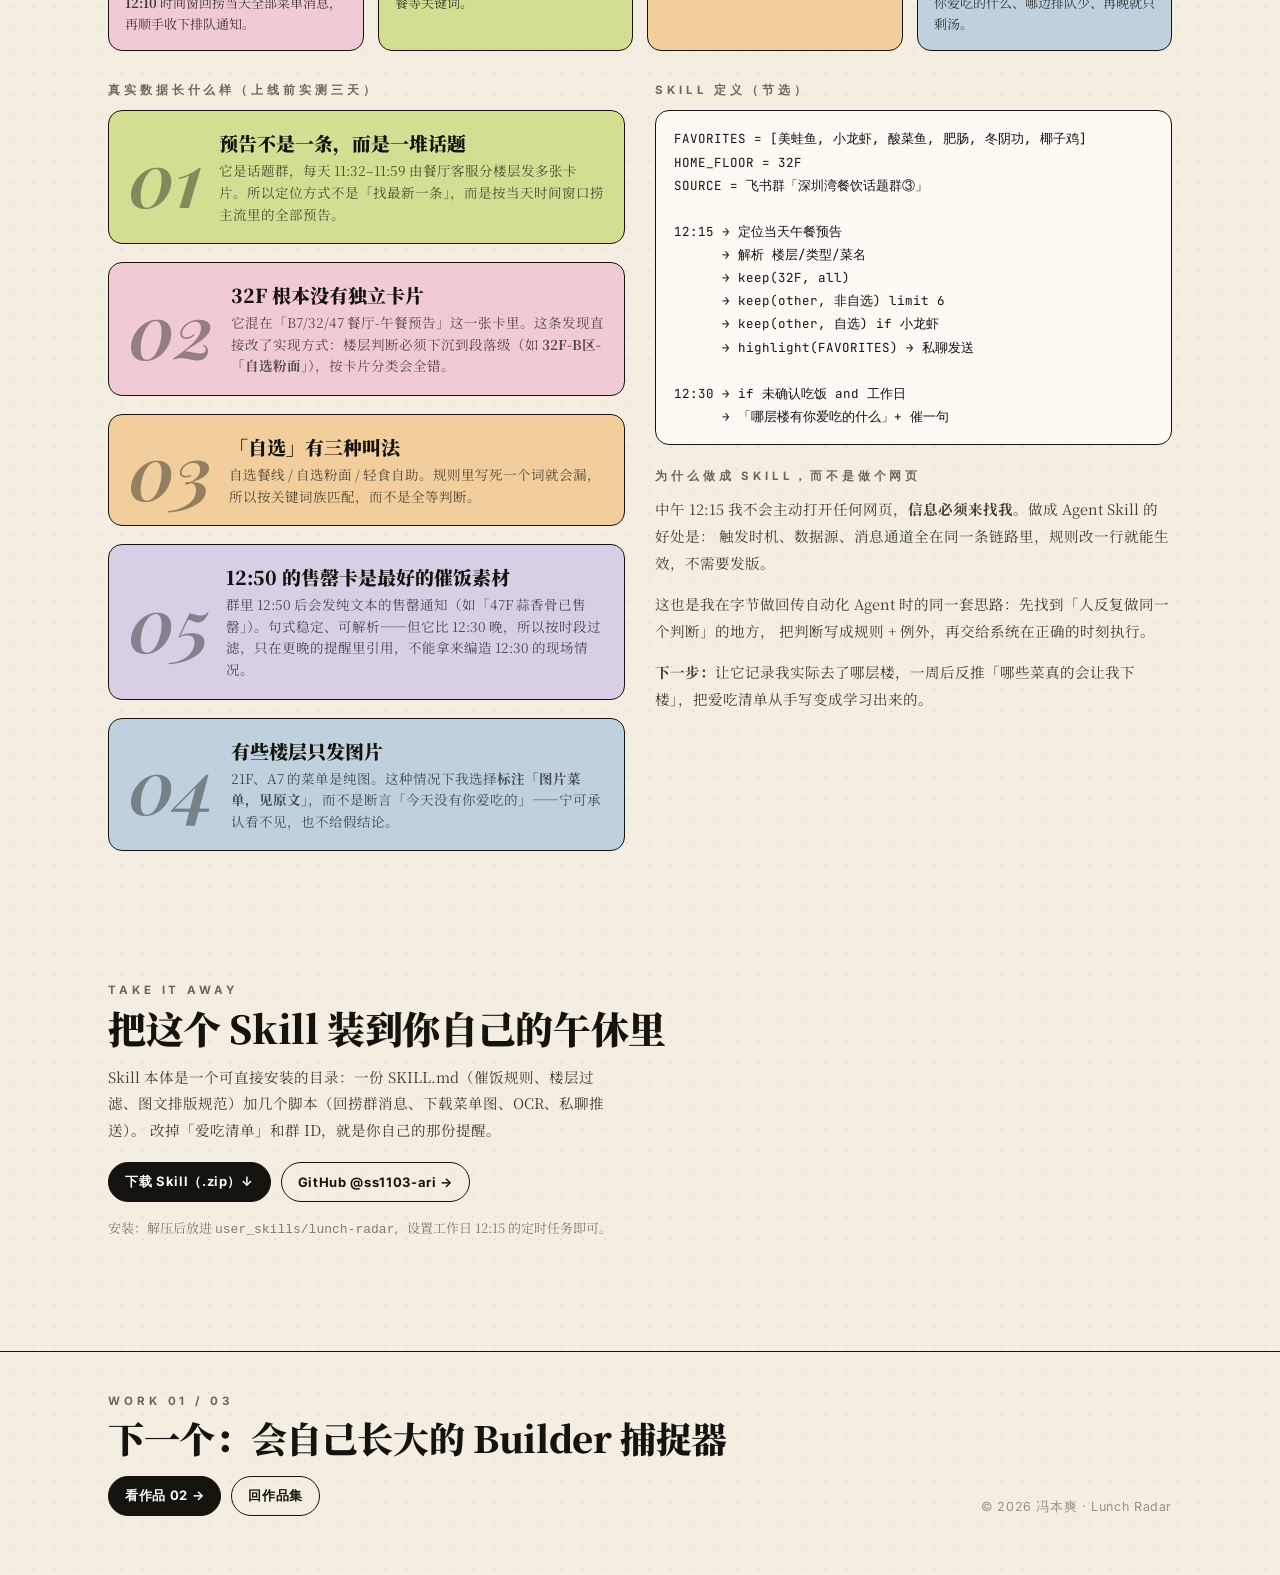
==== commit 26e660ed: "午餐雷达作品页换上真实飞书推送截图，更新 Skill 下载包 Co-Authored-By: Aime <aime@bytedance.com> Change-Id: I473b8dc389921c8" ====
--- a/works/lunch/index.html
+++ b/works/lunch/index.html
@@ -55,7 +55,8 @@
   .two { display: grid; grid-template-columns: 1fr 1fr; gap: 30px; }
   .fav-chips { display: flex; gap: 8px; flex-wrap: wrap; }
   .fav-chips span { background: var(--pink); border: 1.5px solid var(--ink); border-radius: 999px; padding: 6px 13px; font-size: 13.5px; font-weight: 700; }
-  @media (max-width: 900px) { .demo, .two { grid-template-columns: 1fr; } .flow { grid-template-columns: 1fr 1fr; } }
+  .pushshot { display:grid; grid-template-columns: minmax(0,1.05fr) minmax(0,1fr); gap:26px; align-items:start; }
+  @media (max-width: 900px) { .demo, .two, .pushshot { grid-template-columns: 1fr; } .flow { grid-template-columns: 1fr 1fr; } }
 </style>
 </head>
 <body>
@@ -156,36 +157,74 @@
     </div>
 
     <div style="margin-top:34px;">
-      <div class="eyebrow" style="margin-bottom:12px;">上线后的真实推送 · 用 8/14（周五）真实菜单跑出来的一条</div>
-      <div class="two">
-        <div class="lark-card">
-          <div class="lark-top"><span>🍽 12:30 啦，别写了，先去吃饭！</span><span style="font-family:'Inter';font-size:12px;font-weight:600;">模拟推送</span></div>
-          <div class="lark-body" style="font-size:13.5px;">
-            ❤️ <b>32F-B区「自选粉面」</b>有你爱的「<span style="background:linear-gradient(transparent 58%, rgba(241,203,212,.95) 58%);font-weight:700;">爆炒肥肠🌶</span>」（配炸鸡排），这个必须冲。<br />
-            　　同档还有：胡萝卜面 / 红薯粉 / 猪肉白菜水饺、青椒鸡蛋炒火腿、蒜蓉上海青、卤蛋煎蛋。<br /><br />
-            🏢 <b>32F 其他选择</b>：「猪角」档口（图片菜单，见群里原文）；<br />
-            　　嫌排队就直接拿盒饭 —— A套餐 蒜蓉粉丝蒸扇贝+回锅牛肉🌶，B套餐 三色牛肉拌饭。<br /><br />
-            🚶 <b>排队情况</b>：21F / 32F / 35F / 36F / 47F / A7 / B7 都已经发过开餐排队通知了，开餐半小时，这会儿下去正好错峰。不想挤 32F 的话，36F「沸腾麻辣烫」今天有肥羊、猪肉小酥肉。<br /><br />
-            ⏰ 自助餐线 13:30 收档，再晚下去就只剩汤和加时盒饭了 —— 现在就走！🏃‍♀️
-          </div>
-          <div class="lark-foot">数据来源：深圳湾餐饮话题群③ 2026-08-14 11:40–12:07 的真实菜单与排队通知</div>
+      <div class="eyebrow" style="margin-bottom:12px;">上线后的真实推送 · 8/17（周一）12:15 从群里真实跑出来的一条</div>
+      <div class="pushshot">
+        <div style="display:flex;gap:14px;">
+          <figure style="margin:0;flex:1;">
+            <img src="../../assets/push/push-01.jpg" alt="午餐雷达真实推送截图 1" style="width:100%;display:block;border:1.5px solid #12100e;border-radius:12px;box-shadow:6px 6px 0 rgba(18,16,14,.14);background:#fff;" />
+            <figcaption style="font-family:'Inter',sans-serif;font-size:11.5px;letter-spacing:.06em;text-transform:uppercase;opacity:.6;margin-top:8px;">开场 + 32F 全量</figcaption>
+          </figure>
+          <figure style="margin:0;flex:1;">
+            <img src="../../assets/push/push-02.jpg" alt="午餐雷达真实推送截图 2" style="width:100%;display:block;border:1.5px solid #12100e;border-radius:12px;box-shadow:6px 6px 0 rgba(18,16,14,.14);background:#fff;" />
+            <figcaption style="font-family:'Inter',sans-serif;font-size:11.5px;letter-spacing:.06em;text-transform:uppercase;opacity:.6;margin-top:8px;">其他楼层 + 爱吃清单命中</figcaption>
+          </figure>
         </div>
         <div>
           <p style="margin-top:0;font-size:14.5px;">
-            这条是真的从群里跑出来的，不是写的样例。可以对照看它做了三件事：
+            这两张是飞书里的原始截图，不是效果图。可以对照看它做了四件事：
           </p>
           <p style="font-size:14.5px;">
-            <b>① 先说人话再说信息。</b>开头不是「今日菜单如下」，而是「别写了，先去吃饭」——
-            因为它的任务是把我从工位上叫走，不是给我一份报表。
+            <b>① 先说人话，再说信息。</b>第一句是「先放下手上的需求，该去吃饭了」——
+            它的任务是把我从工位上叫走，不是给我一份菜单报表。
           </p>
           <p style="font-size:14.5px;">
-            <b>② 爱吃的菜必须出现在第一行。</b>当天文本菜单里只命中了「肥肠」，那就把肥肠顶到最前面，
-            后面才是同档其他菜——决定我几点下楼的就是这一句。
+            <b>② 文字后面紧跟那张图。</b>每层楼的菜名下面就是这层的菜单原图，
+            不用先读完全部文字再回头翻九张图找对应关系。
+          </p>
+          <p style="font-size:14.5px;">
+            <b>③ 图片菜单被读出来了。</b>群里大部分菜单是图片，它先 OCR 成菜名再参与筛选和高亮，
+            所以「肥肠」「冬阴功」这种藏在图里的菜也能被拎到最前面。
           </p>
           <p style="font-size:14.5px;margin-bottom:0;">
-            <b>③ 看不见的东西如实说。</b>21F、47F、A7 的菜单是纯图片，它写「图片菜单，见群里原文」；
-            排队长短只画在图里、文本读不到，它就只说「都已开餐、这会儿正好错峰」，
+            <b>④ 不知道的不装懂。</b>OCR 没认出来的就写「这张没认出来，已附原图」；
+            排队长短只画在图里、读不到，就只说「已开餐、这会儿正好错峰」，
             <b>不假装自己知道哪层排队少</b>。
+          </p>
+        </div>
+      </div>
+      <p style="font-size:13px;opacity:.62;margin-top:14px;">
+        数据来源：深圳湾餐饮话题群③ 2026-08-17 11:40–12:10 的真实午餐预告卡（5 张卡 / 20 张菜单图，OCR 成功 17 张）。
+      </p>
+    </div>
+
+    <div style="margin-top:34px;">
+      <div class="eyebrow" style="margin-bottom:12px;">还没下楼？12:30 的第二次催 · 同一天真实数据</div>
+      <div class="pushshot">
+        <div style="display:flex;flex-direction:column;gap:14px;">
+          <figure style="margin:0;">
+            <img src="../../assets/push/push30-01.jpg" alt="12:30 催饭提醒截图 1" style="width:100%;display:block;border:1.5px solid #12100e;border-radius:12px;box-shadow:6px 6px 0 rgba(18,16,14,.14);background:#fff;" />
+          </figure>
+          <figure style="margin:0;">
+            <img src="../../assets/push/push30-02.jpg" alt="12:30 催饭提醒截图 2" style="width:100%;display:block;border:1.5px solid #12100e;border-radius:12px;box-shadow:6px 6px 0 rgba(18,16,14,.14);background:#fff;" />
+            <figcaption style="font-family:'Inter',sans-serif;font-size:11.5px;letter-spacing:.06em;text-transform:uppercase;opacity:.6;margin-top:8px;">12:30 · 只留决定性信息</figcaption>
+          </figure>
+        </div>
+        <div>
+          <p style="margin-top:0;font-size:14.5px;">
+            12:15 那条是「今天有什么」，12:30 这条只解决一件事：<b>我还没动，现在到底去哪层。</b>
+            所以它的规则和上一条完全不同：
+          </p>
+          <p style="font-size:14.5px;">
+            <b>① 不再重复菜单。</b>只留命中爱吃清单的 1–3 个档口，全文控制在十行内——
+            这个时间点我需要的是一个决定，不是一份清单。
+          </p>
+          <p style="font-size:14.5px;">
+            <b>② 必须给出一个推荐楼层。</b>今天三处都有肥肠，它按「离我 30F 办公的远近」直接选了 35F，
+            并顺手给了懒人选项：32F（最近的饭堂）还有火爆香辣虾。
+          </p>
+          <p style="font-size:14.5px;margin-bottom:0;">
+            <b>③ 给一个真实的截止时间。</b>「餐线 13:30 收档，热菜先没、汤最后剩」——
+            比「快去吃饭」有用得多，这是真正会让我站起来的那句话。
           </p>
         </div>
       </div>
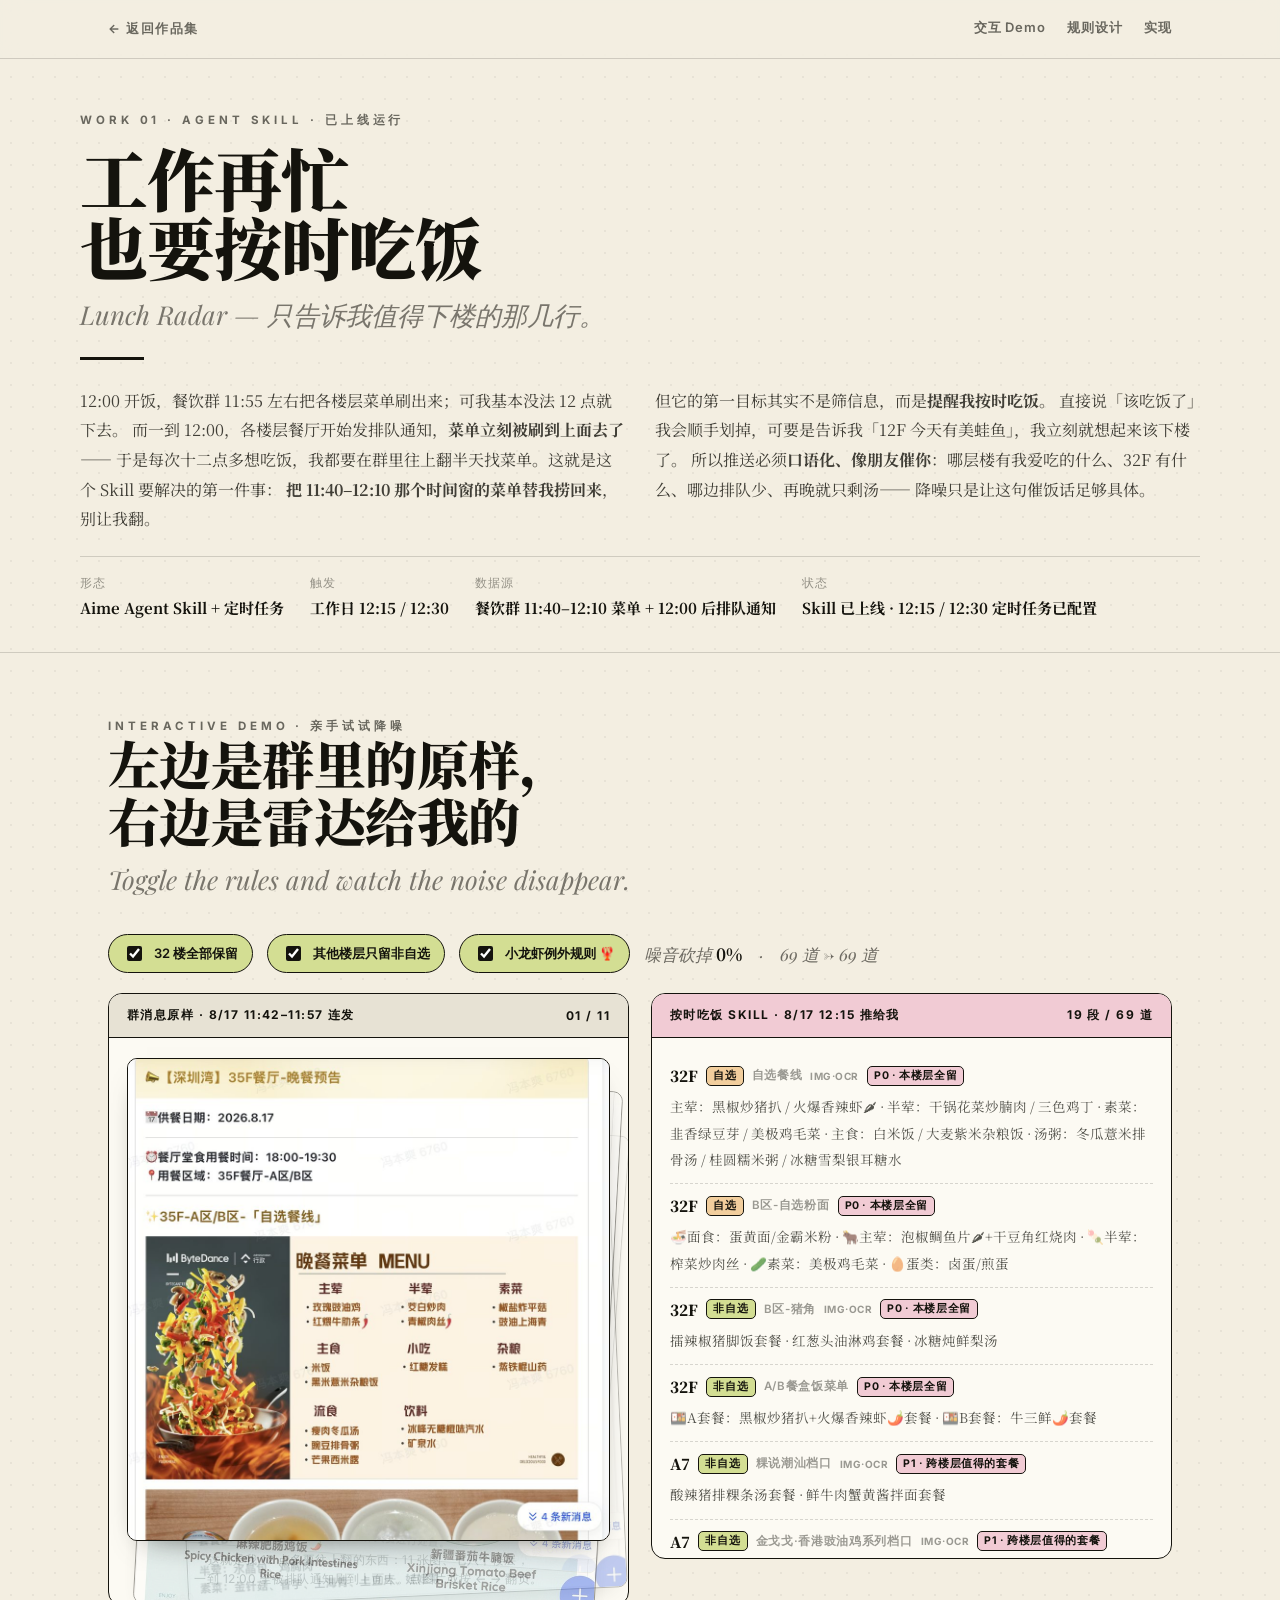
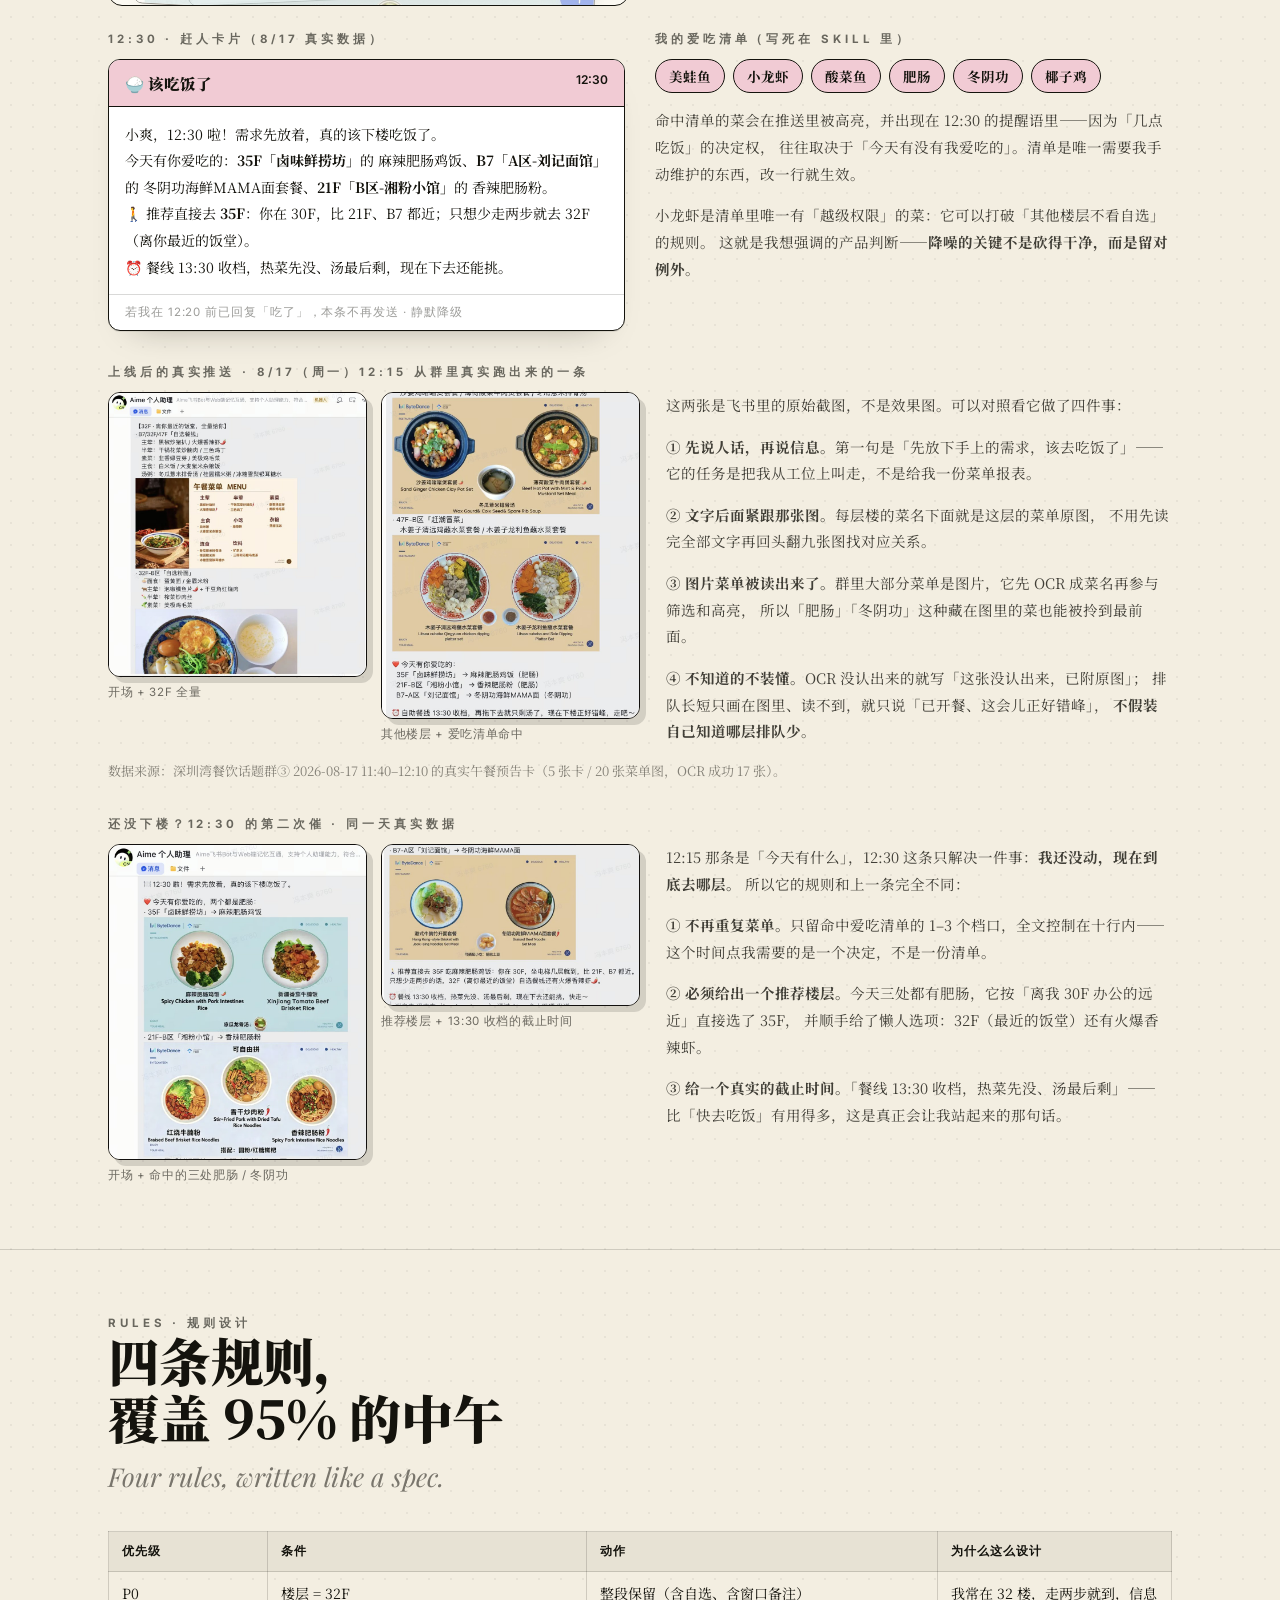
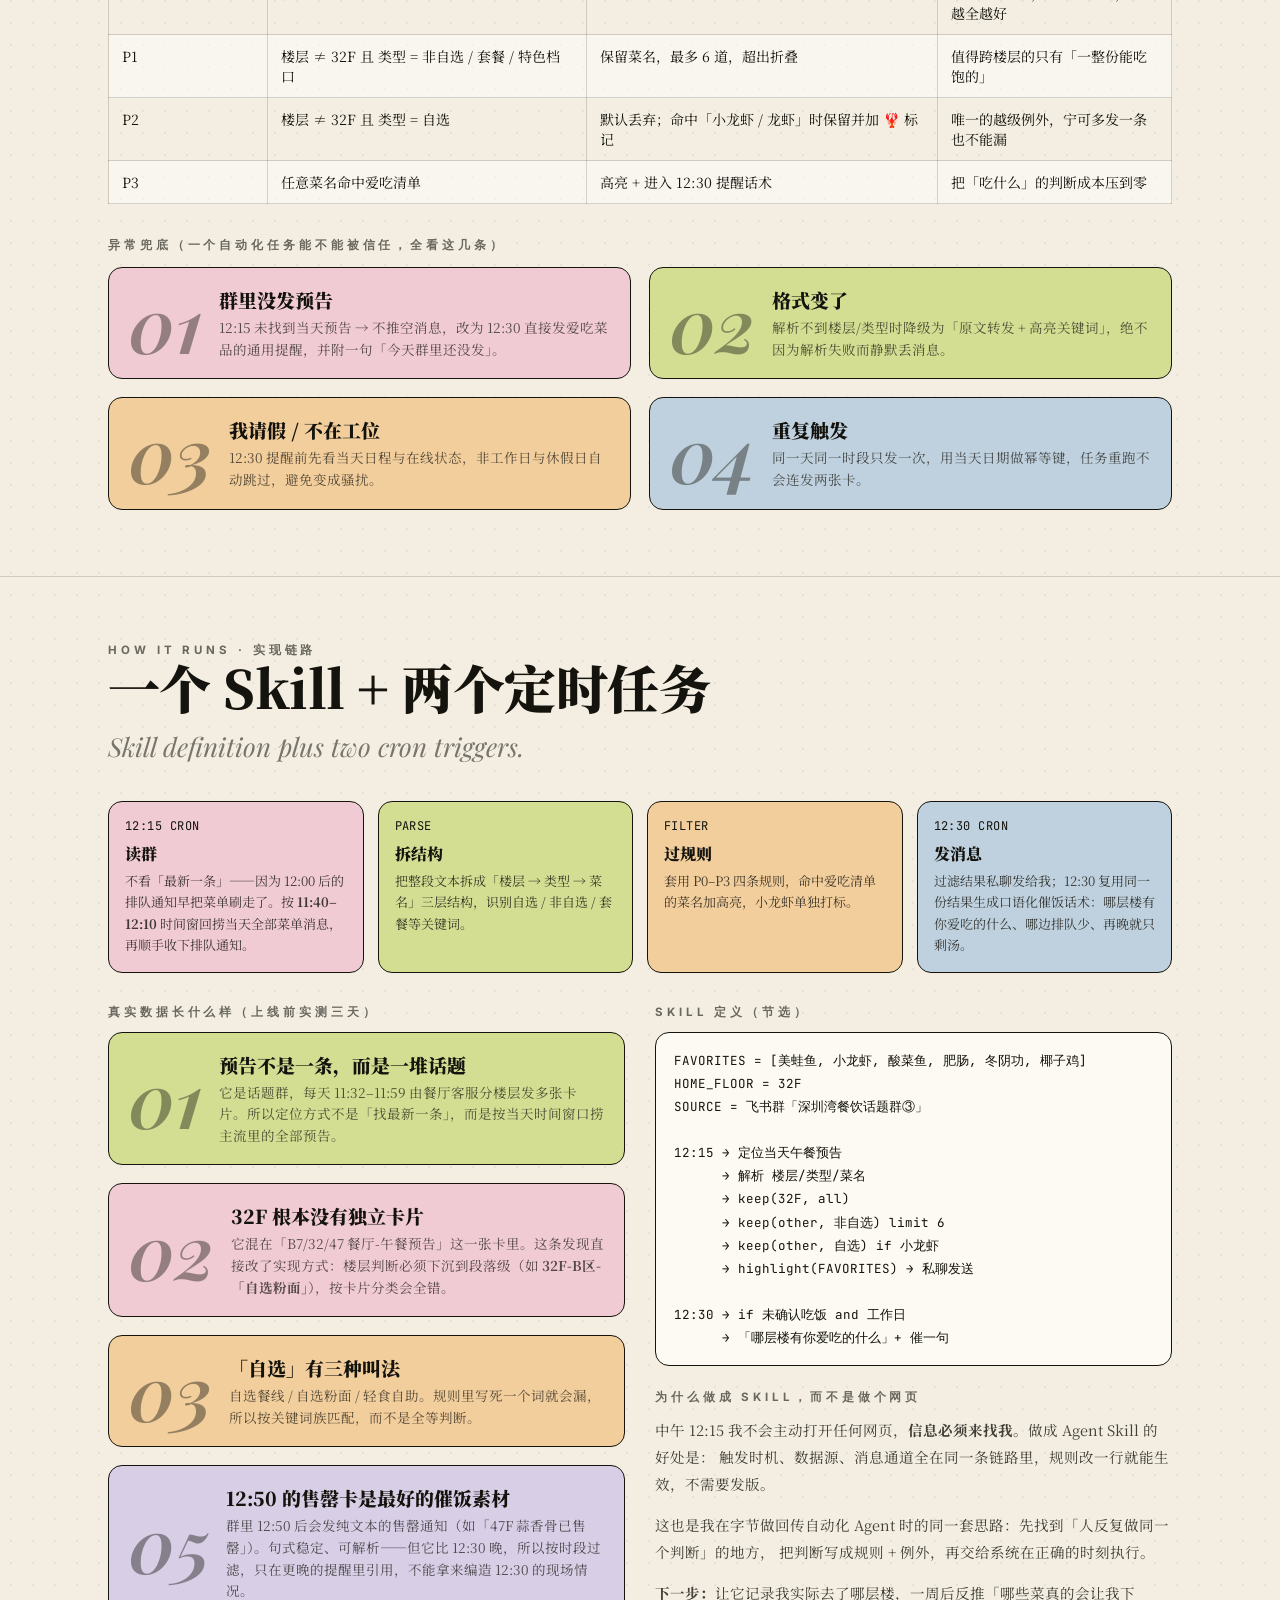
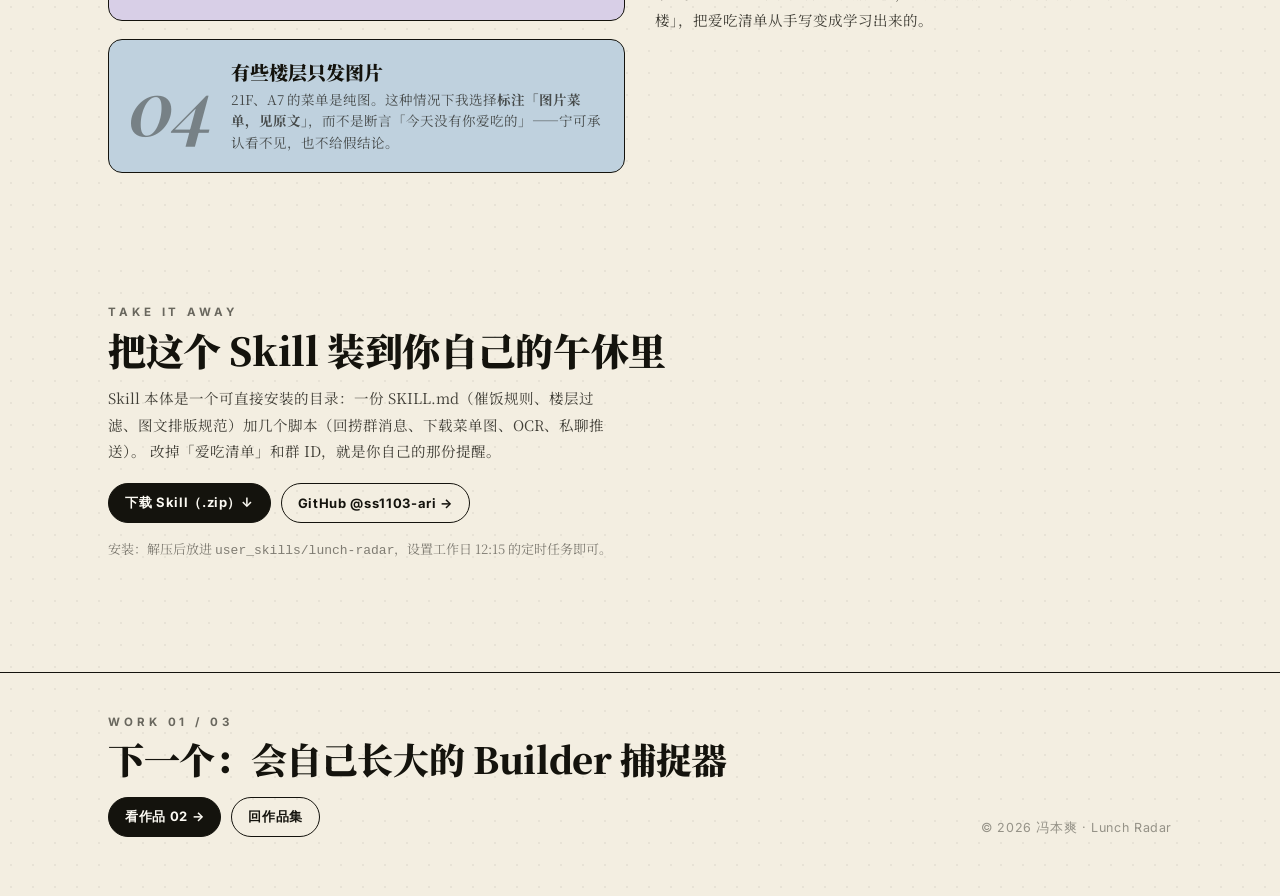
==== commit 3408ac16: "午餐雷达作品页：12:30 两张截图并排，窄屏自动堆叠 Co-Authored-By: Aime <aime@bytedance.com> Change-Id: I35834c3b4a7fb01cae" ====
--- a/works/lunch/index.html
+++ b/works/lunch/index.html
@@ -56,7 +56,12 @@
   .fav-chips { display: flex; gap: 8px; flex-wrap: wrap; }
   .fav-chips span { background: var(--pink); border: 1.5px solid var(--ink); border-radius: 999px; padding: 6px 13px; font-size: 13.5px; font-weight: 700; }
   .pushshot { display:grid; grid-template-columns: minmax(0,1.05fr) minmax(0,1fr); gap:26px; align-items:start; }
+  .shotrow { display:flex; gap:14px; align-items:flex-start; }
+  .shotrow > figure { margin:0; flex:1 1 0; min-width:0; }
+  .shotrow img { width:100%; display:block; border:1.5px solid #12100e; border-radius:12px; box-shadow:6px 6px 0 rgba(18,16,14,.14); background:#fff; }
+  .shotrow figcaption { font-family:'Inter',sans-serif; font-size:11.5px; letter-spacing:.06em; text-transform:uppercase; opacity:.6; margin-top:8px; }
   @media (max-width: 900px) { .demo, .two, .pushshot { grid-template-columns: 1fr; } .flow { grid-template-columns: 1fr 1fr; } }
+  @media (max-width: 560px) { .shotrow { flex-direction: column; } }
 </style>
 </head>
 <body>
@@ -114,7 +119,7 @@
 
     <div class="demo">
       <div class="panel">
-        <div class="panel-head raw"><span>群消息原样 · 11:40–11:55 连发</span><span id="deckCount">01 / 11</span></div>
+        <div class="panel-head raw"><span>群消息原样 · 8/17 11:42–11:57 连发</span><span id="deckCount">01 / 11</span></div>
         <div class="deck-wrap">
           <div class="deck" id="deck"></div>
           <div class="deck-bar">
@@ -126,14 +131,14 @@
         </div>
       </div>
       <div class="panel">
-        <div class="panel-head out"><span>Skill 解析后推给我的</span><span id="outCount"></span></div>
+        <div class="panel-head out"><span>按时吃饭 Skill · 8/17 12:15 推给我</span><span id="outCount"></span></div>
         <div class="panel-body" id="outBody"></div>
       </div>
     </div>
 
     <div style="margin-top:26px;" class="two">
       <div>
-        <div class="eyebrow" style="margin-bottom:12px;">12:30 · 赶人卡片</div>
+        <div class="eyebrow" style="margin-bottom:12px;">12:30 · 赶人卡片（8/17 真实数据）</div>
         <div class="lark-card">
           <div class="lark-top"><span>🍚 该吃饭了</span><span style="font-family:'Inter';font-size:12px;font-weight:600;">12:30</span></div>
           <div class="lark-body" id="remindBody"></div>
@@ -159,14 +164,14 @@
     <div style="margin-top:34px;">
       <div class="eyebrow" style="margin-bottom:12px;">上线后的真实推送 · 8/17（周一）12:15 从群里真实跑出来的一条</div>
       <div class="pushshot">
-        <div style="display:flex;gap:14px;">
-          <figure style="margin:0;flex:1;">
-            <img src="../../assets/push/push-01.jpg" alt="午餐雷达真实推送截图 1" style="width:100%;display:block;border:1.5px solid #12100e;border-radius:12px;box-shadow:6px 6px 0 rgba(18,16,14,.14);background:#fff;" />
-            <figcaption style="font-family:'Inter',sans-serif;font-size:11.5px;letter-spacing:.06em;text-transform:uppercase;opacity:.6;margin-top:8px;">开场 + 32F 全量</figcaption>
+        <div class="shotrow">
+          <figure>
+            <img src="../../assets/push/push-01.jpg" alt="午餐雷达真实推送截图 1" />
+            <figcaption>开场 + 32F 全量</figcaption>
           </figure>
-          <figure style="margin:0;flex:1;">
-            <img src="../../assets/push/push-02.jpg" alt="午餐雷达真实推送截图 2" style="width:100%;display:block;border:1.5px solid #12100e;border-radius:12px;box-shadow:6px 6px 0 rgba(18,16,14,.14);background:#fff;" />
-            <figcaption style="font-family:'Inter',sans-serif;font-size:11.5px;letter-spacing:.06em;text-transform:uppercase;opacity:.6;margin-top:8px;">其他楼层 + 爱吃清单命中</figcaption>
+          <figure>
+            <img src="../../assets/push/push-02.jpg" alt="午餐雷达真实推送截图 2" />
+            <figcaption>其他楼层 + 爱吃清单命中</figcaption>
           </figure>
         </div>
         <div>
@@ -200,13 +205,14 @@
     <div style="margin-top:34px;">
       <div class="eyebrow" style="margin-bottom:12px;">还没下楼？12:30 的第二次催 · 同一天真实数据</div>
       <div class="pushshot">
-        <div style="display:flex;flex-direction:column;gap:14px;">
-          <figure style="margin:0;">
-            <img src="../../assets/push/push30-01.jpg" alt="12:30 催饭提醒截图 1" style="width:100%;display:block;border:1.5px solid #12100e;border-radius:12px;box-shadow:6px 6px 0 rgba(18,16,14,.14);background:#fff;" />
+        <div class="shotrow">
+          <figure>
+            <img src="../../assets/push/push30-01.jpg" alt="12:30 催饭提醒截图 1" />
+            <figcaption>开场 + 命中的三处肥肠 / 冬阴功</figcaption>
           </figure>
-          <figure style="margin:0;">
-            <img src="../../assets/push/push30-02.jpg" alt="12:30 催饭提醒截图 2" style="width:100%;display:block;border:1.5px solid #12100e;border-radius:12px;box-shadow:6px 6px 0 rgba(18,16,14,.14);background:#fff;" />
-            <figcaption style="font-family:'Inter',sans-serif;font-size:11.5px;letter-spacing:.06em;text-transform:uppercase;opacity:.6;margin-top:8px;">12:30 · 只留决定性信息</figcaption>
+          <figure>
+            <img src="../../assets/push/push30-02.jpg" alt="12:30 催饭提醒截图 2" />
+            <figcaption>推荐楼层 + 13:30 收档的截止时间</figcaption>
           </figure>
         </div>
         <div>
@@ -378,16 +384,25 @@
 
 <script>
 const RAW = [
-  { floor: "32F", type: "全部", label: "自选 + 档口", dishes: ["椰子鸡汤锅", "黑椒牛柳", "香辣肥肠", "蒜蓉西兰花", "冬瓜排骨汤", "现煮米粉（叉烧/牛腩）"] },
-  { floor: "32F", type: "全部", label: "轻食窗口", dishes: ["低卡鸡胸沙拉", "杂粮饭 + 番茄龙利鱼"] },
-  { floor: "12F", type: "非自选", label: "特色套餐", dishes: ["美蛙鱼头锅（限量 40 份）", "梅菜蒸肉饼饭", "冬阴功海鲜汤面"] },
-  { floor: "12F", type: "自选", label: "自选称重", dishes: ["清炒时蔬", "土豆丝", "红烧豆腐", "麻婆豆腐", "白灼虾"] },
-  { floor: "15F", type: "非自选", label: "小碗菜套餐", dishes: ["酸菜鱼小碗", "梅干菜焖肉", "手撕包菜"] },
-  { floor: "15F", type: "自选", label: "自选称重", dishes: ["香辣小龙虾（今日到货）", "蒜香排骨", "凉拌木耳"] },
-  { floor: "21F", type: "非自选", label: "面档", dishes: ["重庆小面", "番茄牛腩面", "云吞面"] },
-  { floor: "21F", type: "自选", label: "自选称重", dishes: ["清蒸南瓜", "上海青", "卤蛋", "宫保鸡丁", "干煸豆角"] },
-  { floor: "26F", type: "非自选", label: "简餐", dishes: ["三色鸡饭", "咖喱牛腩饭"] },
-  { floor: "26F", type: "自选", label: "自选称重", dishes: ["虾仁滑蛋", "蚂蚁上树", "西红柿炒蛋", "腐竹烧肉"] }
+  { floor: "32F", type: "自选", label: "自选餐线", img: true, dishes: ["主荤：黑椒炒猪扒 / 火爆香辣虾🌶", "半荤：干锅花菜炒腩肉 / 三色鸡丁", "素菜：韭香绿豆芽 / 美极鸡毛菜", "主食：白米饭 / 大麦紫米杂粮饭", "汤粥：冬瓜薏米排骨汤 / 桂圆糯米粥 / 冰糖雪梨银耳糖水"] },
+  { floor: "32F", type: "自选", label: "B区-自选粉面", img: false, dishes: ["🍜面食：蛋黄面/金霸米粉", "🐂主荤：泡椒鲷鱼片🌶+干豆角红烧肉", "🍡半荤：榨菜炒肉丝", "🥒素菜：美极鸡毛菜", "🥚蛋类：卤蛋/煎蛋"] },
+  { floor: "32F", type: "非自选", label: "B区-猪角", img: true, dishes: ["擂辣椒猪脚饭套餐", "红葱头油淋鸡套餐", "冰糖炖鲜梨汤"] },
+  { floor: "32F", type: "非自选", label: "A/B餐盒饭菜单", img: false, dishes: ["🍱A套餐：黑椒炒猪扒+火爆香辣虾🌶️套餐", "🍱B套餐：牛三鲜🌶️套餐"] },
+  { floor: "A7", type: "非自选", label: "粿说潮汕档口", img: true, dishes: ["酸辣猪排粿条汤套餐", "鲜牛肉蟹黄酱拌面套餐"] },
+  { floor: "A7", type: "非自选", label: "金戈戈·香港豉油鸡系列档口", img: true, dishes: ["热拌酸辣猪耳拼豉油鸡套餐", "黑金叉烧饭套餐"] },
+  { floor: "A7", type: "非自选", label: "祥客基鸡公煲档口", img: true, dishes: ["沙姜鸡啫啫煲套餐", "薄荷酸菜牛肉煲套餐", "冬瓜薏米排骨汤"] },
+  { floor: "A7", type: "非自选", label: "拌饭时光档口", img: true, dishes: ["泰式打抛鸡肉饭套餐", "寿喜虾仁鸡肉滑蛋饭套餐"] },
+  { floor: "A7", type: "非自选", label: "云贵坊花溪米粉档口", img: true, dishes: ["肥牛百香果酸汤粉套餐", "香辣牛腩拌粉套餐"] },
+  { floor: "36F", type: "非自选", label: "沸腾麻辣烫档口", img: false, dishes: ["套餐A：肥羊", "套餐B：猪肉小酥肉", "主食：蔬菜手工面", "主食：大碗面", "半荤：水晶包、鸡胸肉", "素菜：金针菇、香芋、上海青、土豆片、娃娃菜"] },
+  { floor: "35F", type: "非自选", label: "蘭记小面", img: true, dishes: ["招牌白切牛肉面", "小炒黄牛肉拌面", "茄子炒鸡肉拌面"] },
+  { floor: "35F", type: "非自选", label: "卤味鲜捞坊", img: true, dishes: ["麻辣肥肠鸡饭", "新疆番茄牛腩饭", "凉瓜龙骨汤"] },
+  { floor: "B7", type: "非自选", label: "A区-刘记面馆", img: true, dishes: ["港式牛腩竹升面套餐", "冬阴功海鲜MAMA面套餐", "小吃：锅巴土豆"] },
+  { floor: "47F", type: "非自选", label: "B区-懂爱小面", img: true, dishes: ["香辣牛杂面条/抄手", "红烧牛肉面条/抄手", "黄焖鸡面条/抄手", "小吃：洋葱圈"] },
+  { floor: "47F", type: "非自选", label: "B区-赶潮冒菜", img: true, dishes: ["木姜子清远鸡蘸水菜套餐", "木姜子龙利鱼蘸水菜套餐"] },
+  { floor: "21F", type: "非自选", label: "B区-烟火小灶", img: true, dishes: ["黑椒牛仔粒", "咸蛋黄焗鸡翅根", "花菜炒肉", "西红柿炒蛋", "紫苏青瓜", "蒜蓉水白菜", "白萝卜筒骨汤", "椰汁西米露"] },
+  { floor: "21F", type: "非自选", label: "B区-滋味烫捞", img: true, dishes: ["泰式咖喱猪颈肉盖饭", "韩式海鲜牛肉大酱汤", "韩式鸡肉石锅拌饭", "鱼饼", "裙带菜例汤"] },
+  { floor: "21F", type: "非自选", label: "B区-老广味道", img: true, dishes: ["秘制五香牛腩饭", "经典猪肘猪脚饭", "湛江白切鸡饭", "香卤凤爪", "冬瓜排骨汤"] },
+  { floor: "21F", type: "非自选", label: "B区-湘粉小馆", img: true, dishes: ["红烧牛腩粉", "香干炒肉粉", "香辣肥肠粉", "红糖糍粑"] }
 ];
 const FAV = ["美蛙鱼", "小龙虾", "酸菜鱼", "肥肠", "冬阴功", "椰子鸡"];
 
@@ -409,7 +424,7 @@
 function blockHTML(b, extra = "", dropped = false) {
   const badge = b.type === "自选" ? '<span class="badge self">自选</span>' : '<span class="badge set">非自选</span>';
   return `<div class="floor ${dropped ? "dropped" : ""}">
-    <div class="floor-name">${b.floor} ${badge}<span style="font-family:Inter;font-size:11.5px;font-weight:600;color:var(--ink-40);letter-spacing:.06em;">${b.label}</span>${extra}</div>
+    <div class="floor-name">${b.floor} ${badge}<span style="font-family:Inter;font-size:11.5px;font-weight:600;color:var(--ink-40);letter-spacing:.06em;">${b.label}</span>${b.img ? '<span style="font-family:Inter;font-size:10px;font-weight:700;letter-spacing:.05em;color:var(--ink-40);">IMG·OCR</span>' : ''}${extra}</div>
     <div class="dishes">${b.dishes.map(mark).join(" · ")}</div>
   </div>`;
 }
@@ -444,13 +459,14 @@
   const list = hits.length
     ? hits.map(h => {
         const b = kept.find(x => x.dishes.includes(h));
-        return `<b>${b.floor}</b> 的 ${mark(h)}`;
+        return `<b>${b.floor}「${b.label}」</b>的 ${mark(h)}`;
       }).join("、")
-    : "今天没抓到你爱吃的，建议 32F 的现煮米粉";
-  remindBody.innerHTML = `小爽，12:30 了，还在改 PRD 吗？<br />
-    今天 ${list}。<br />
-    ${hits.some(h => h.includes("小龙虾")) ? "🦞 <b>15F 自选有小龙虾，去晚了就没了。</b><br />" : ""}
-    现在下去人最少，13:00 之后基本只剩汤。`;
+    : "今天没抓到你爱吃的，那就去 32F 自选餐线，火爆香辣虾🌶 也不错";
+  remindBody.innerHTML = `小爽，12:30 啦！需求先放着，真的该下楼吃饭了。<br />
+    今天有你爱吃的：${list}。<br />
+    ${hits.some(h => h.includes("小龙虾")) ? "🦞 <b>有小龙虾，去晚了就没了。</b><br />" : ""}
+    🚶 推荐直接去 <b>35F</b>：你在 30F，比 21F、B7 都近；只想少走两步就去 32F（离你最近的饭堂）。<br />
+    ⏰ 餐线 13:30 收档，热菜先没、汤最后剩，现在下去还能挑。`;
 }
 
 // ---------- 群里菜单图叠放翻页 ----------
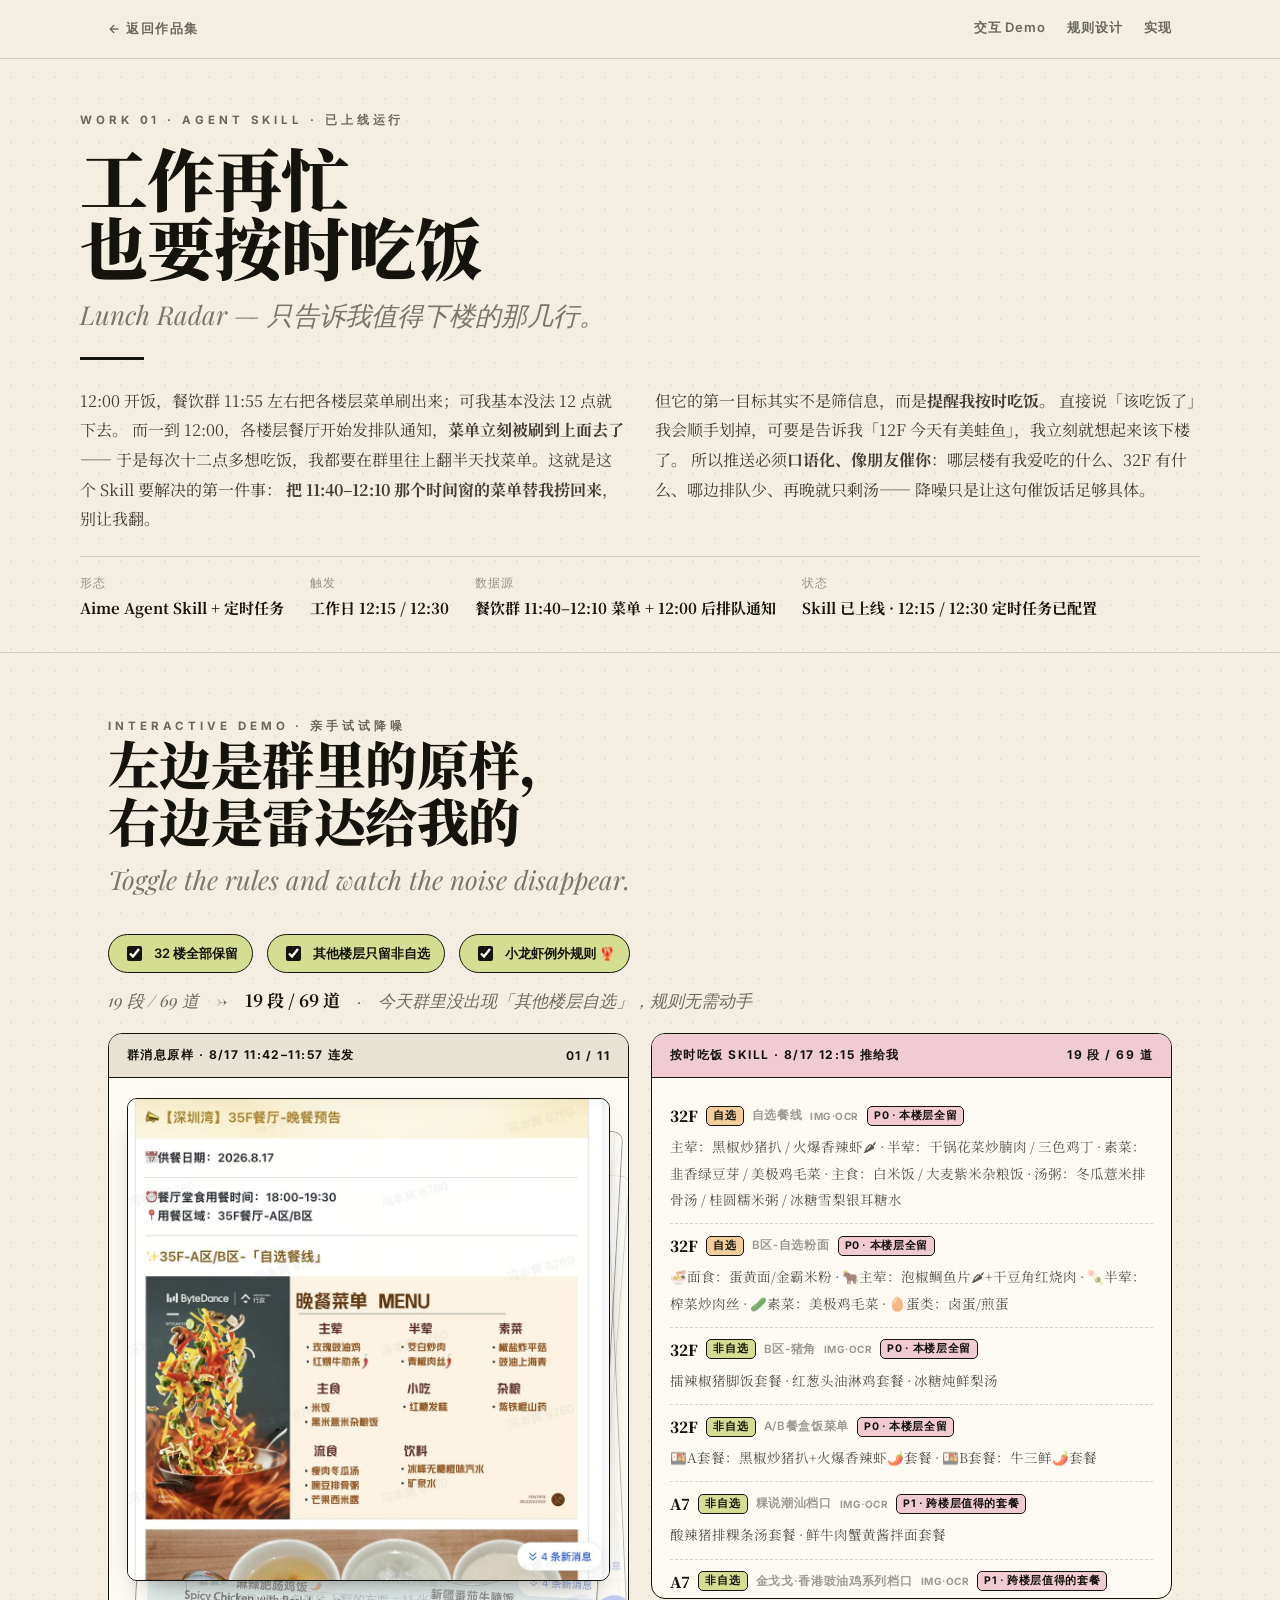
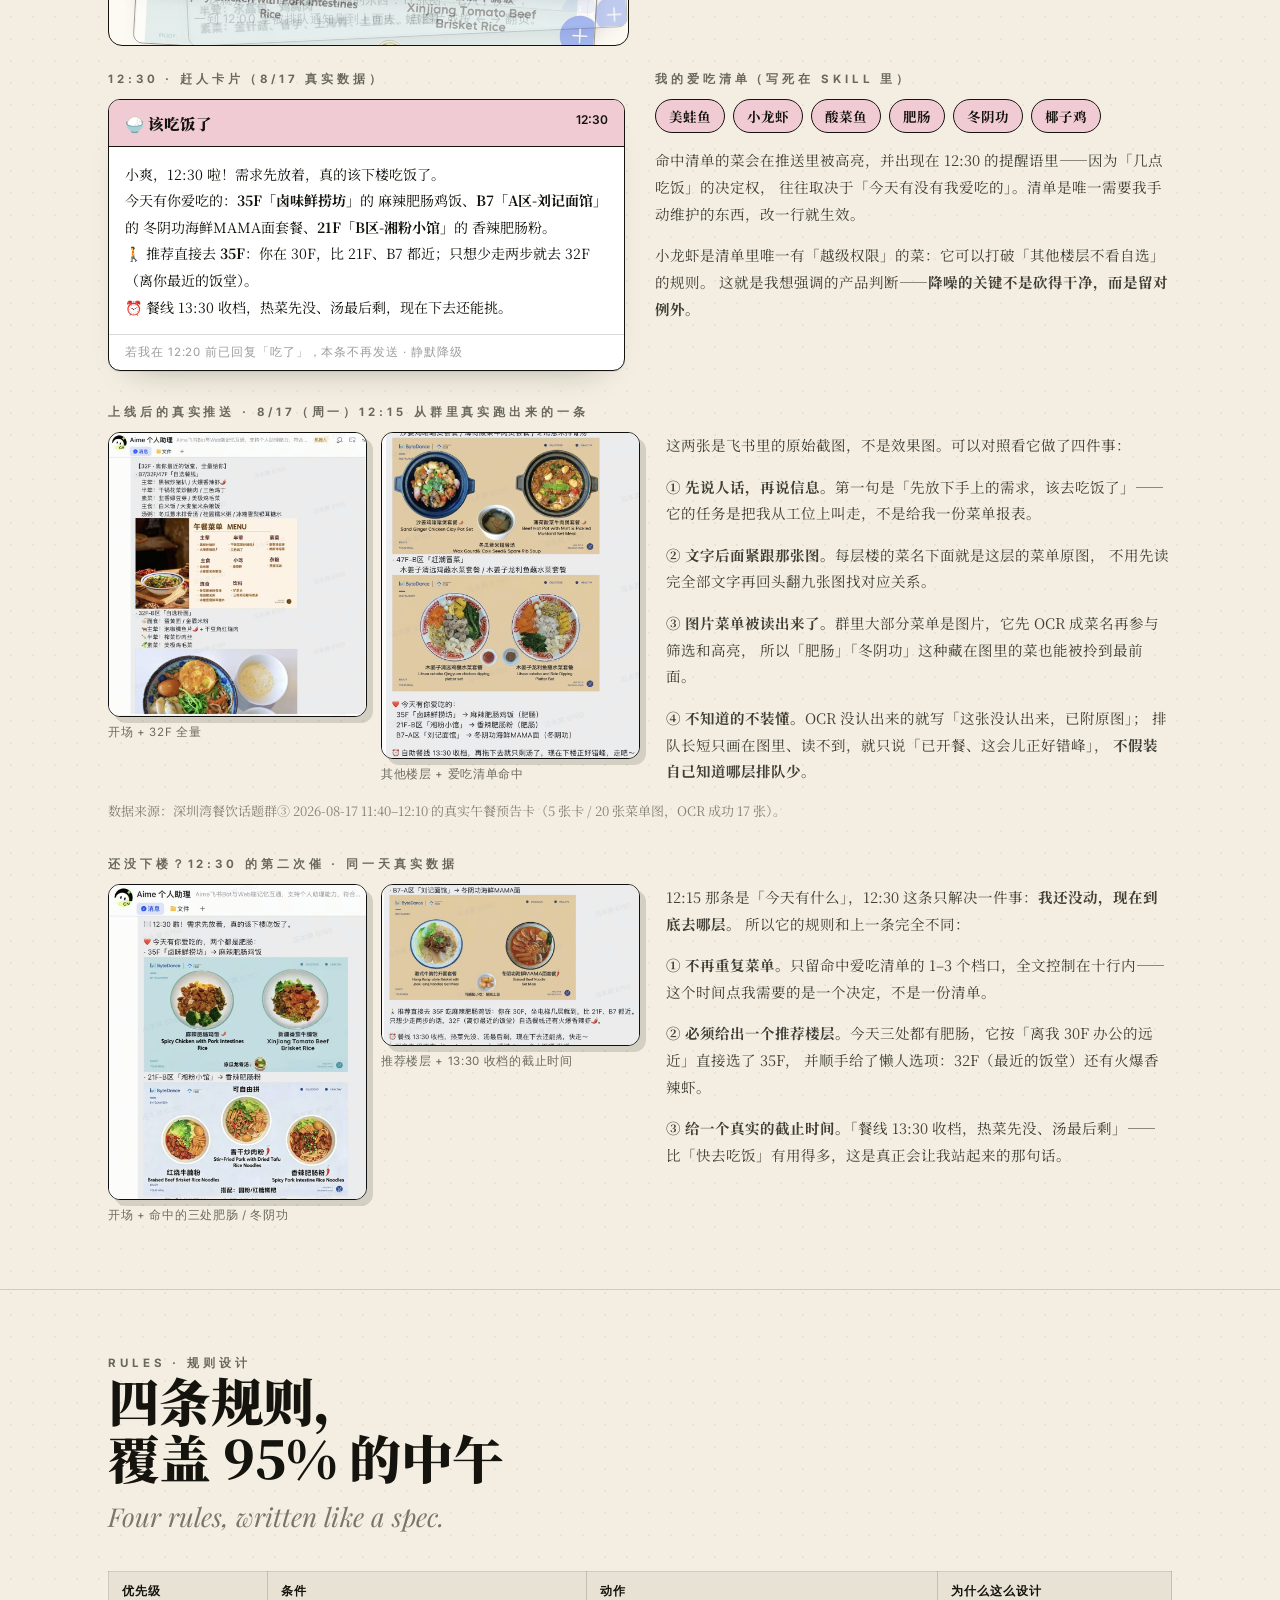
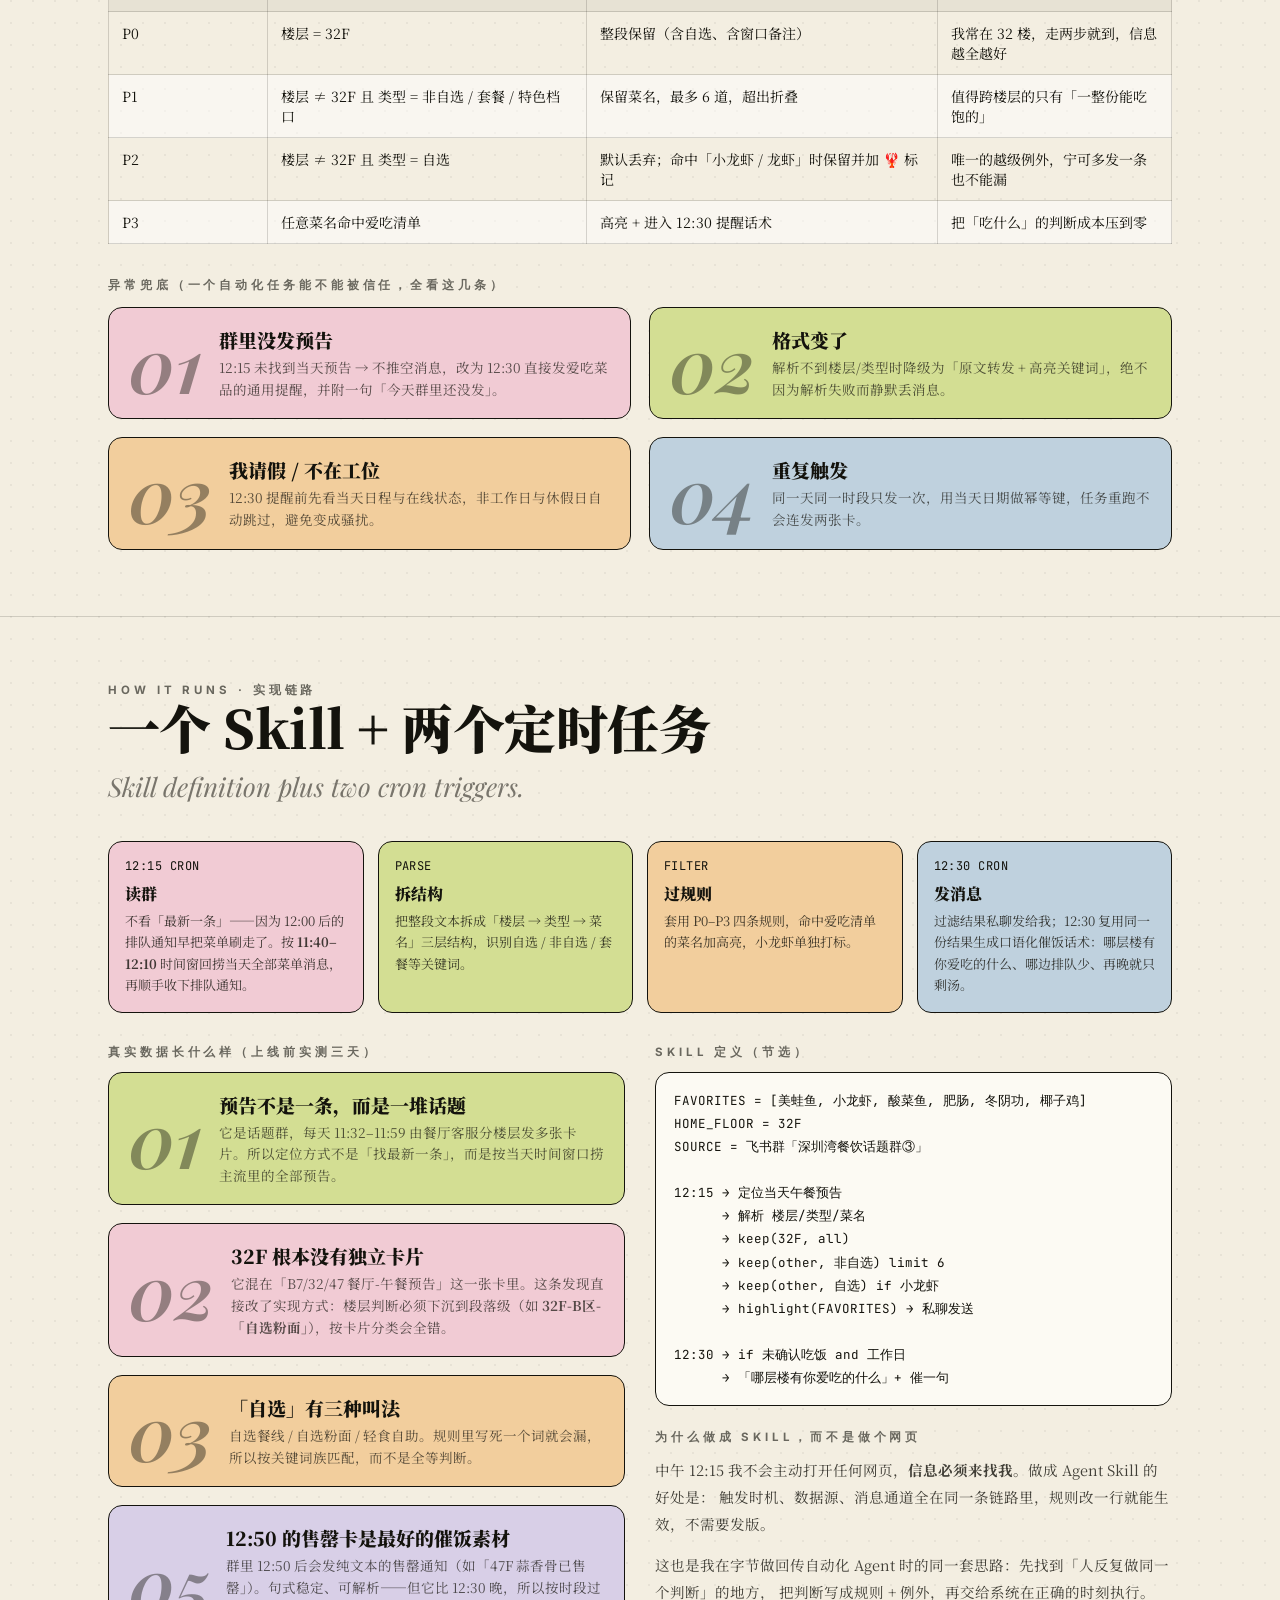
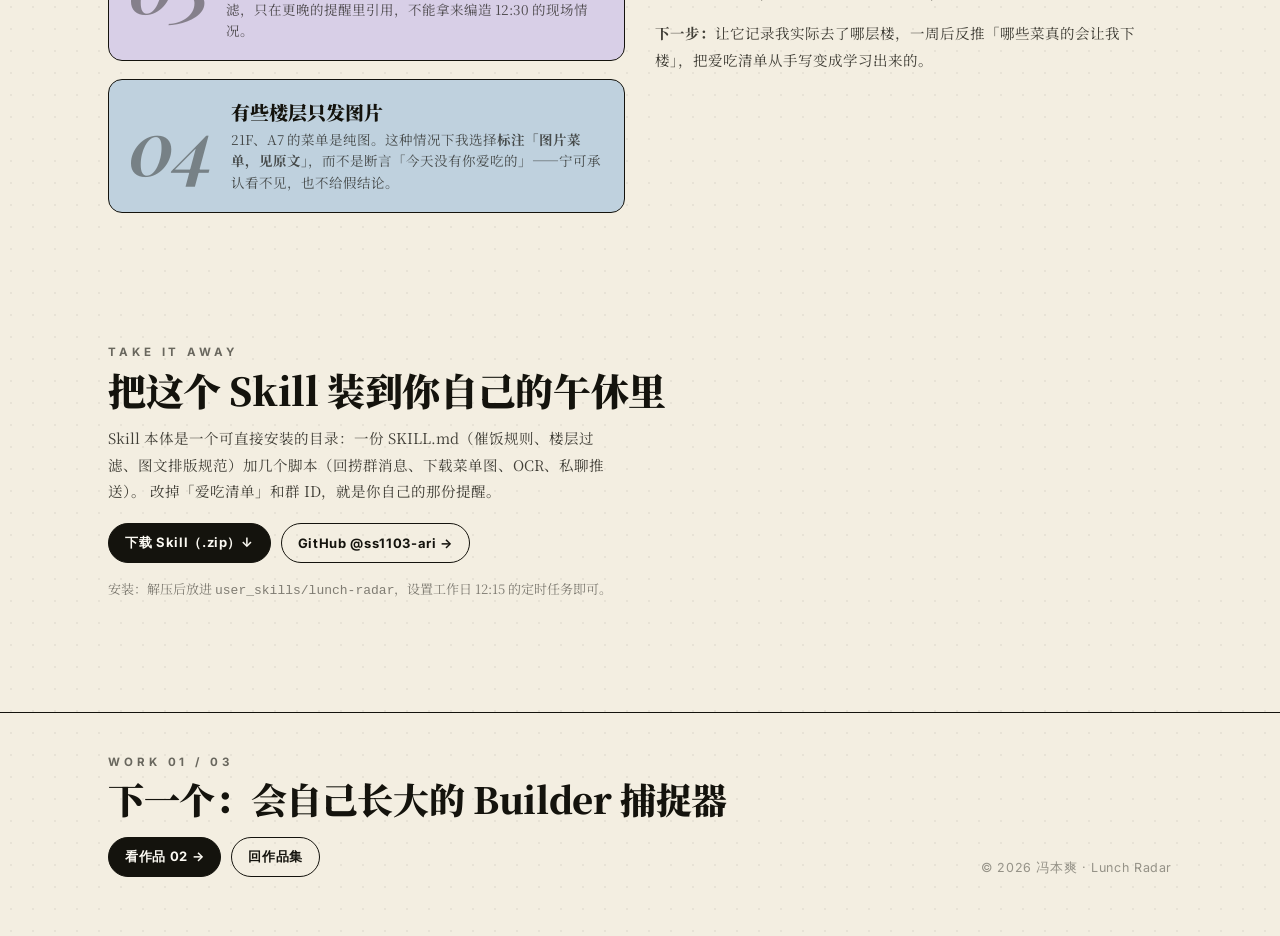
==== commit cc922cf3: "更新首页作品01预览图与Demo计数文案 Co-Authored-By: Aime <aime@bytedance.com> Change-Id: Ie482e9abaeb0fdfef3d138d7e" ====
--- a/works/lunch/index.html
+++ b/works/lunch/index.html
@@ -452,8 +452,11 @@
   const rawDishes = RAW.reduce((n, b) => n + b.dishes.length, 0);
   if (typeof rawCount !== "undefined" && rawCount) rawCount.textContent = `${RAW.length} 段 / ${rawDishes} 道`;
   outCount.textContent = `${kept.length} 段 / ${keptDishes.length} 道`;
-  const cut = Math.round((1 - keptDishes.length / rawDishes) * 100);
-  counter.innerHTML = `噪音砍掉 <b style="font-family:'Noto Serif SC',serif;font-style:normal;color:var(--ink);">${cut}%</b>　·　${rawDishes} 道 → ${keptDishes.length} 道`;
+  const cut = rawDishes ? Math.round((1 - keptDishes.length / rawDishes) * 100) : 0;
+  const serif = "font-family:'Noto Serif SC',serif;font-style:normal;color:var(--ink);";
+  counter.innerHTML = cut > 0
+    ? `${RAW.length} 段 / ${rawDishes} 道　→　<b style="${serif}">${kept.length} 段 / ${keptDishes.length} 道</b>　·　噪音砍掉 <b style="${serif}">${cut}%</b>`
+    : `${RAW.length} 段 / ${rawDishes} 道　→　<b style="${serif}">${kept.length} 段 / ${keptDishes.length} 道</b>　·　今天群里没出现「其他楼层自选」，规则无需动手`;
 
   const hits = favHits(keptDishes);
   const list = hits.length
